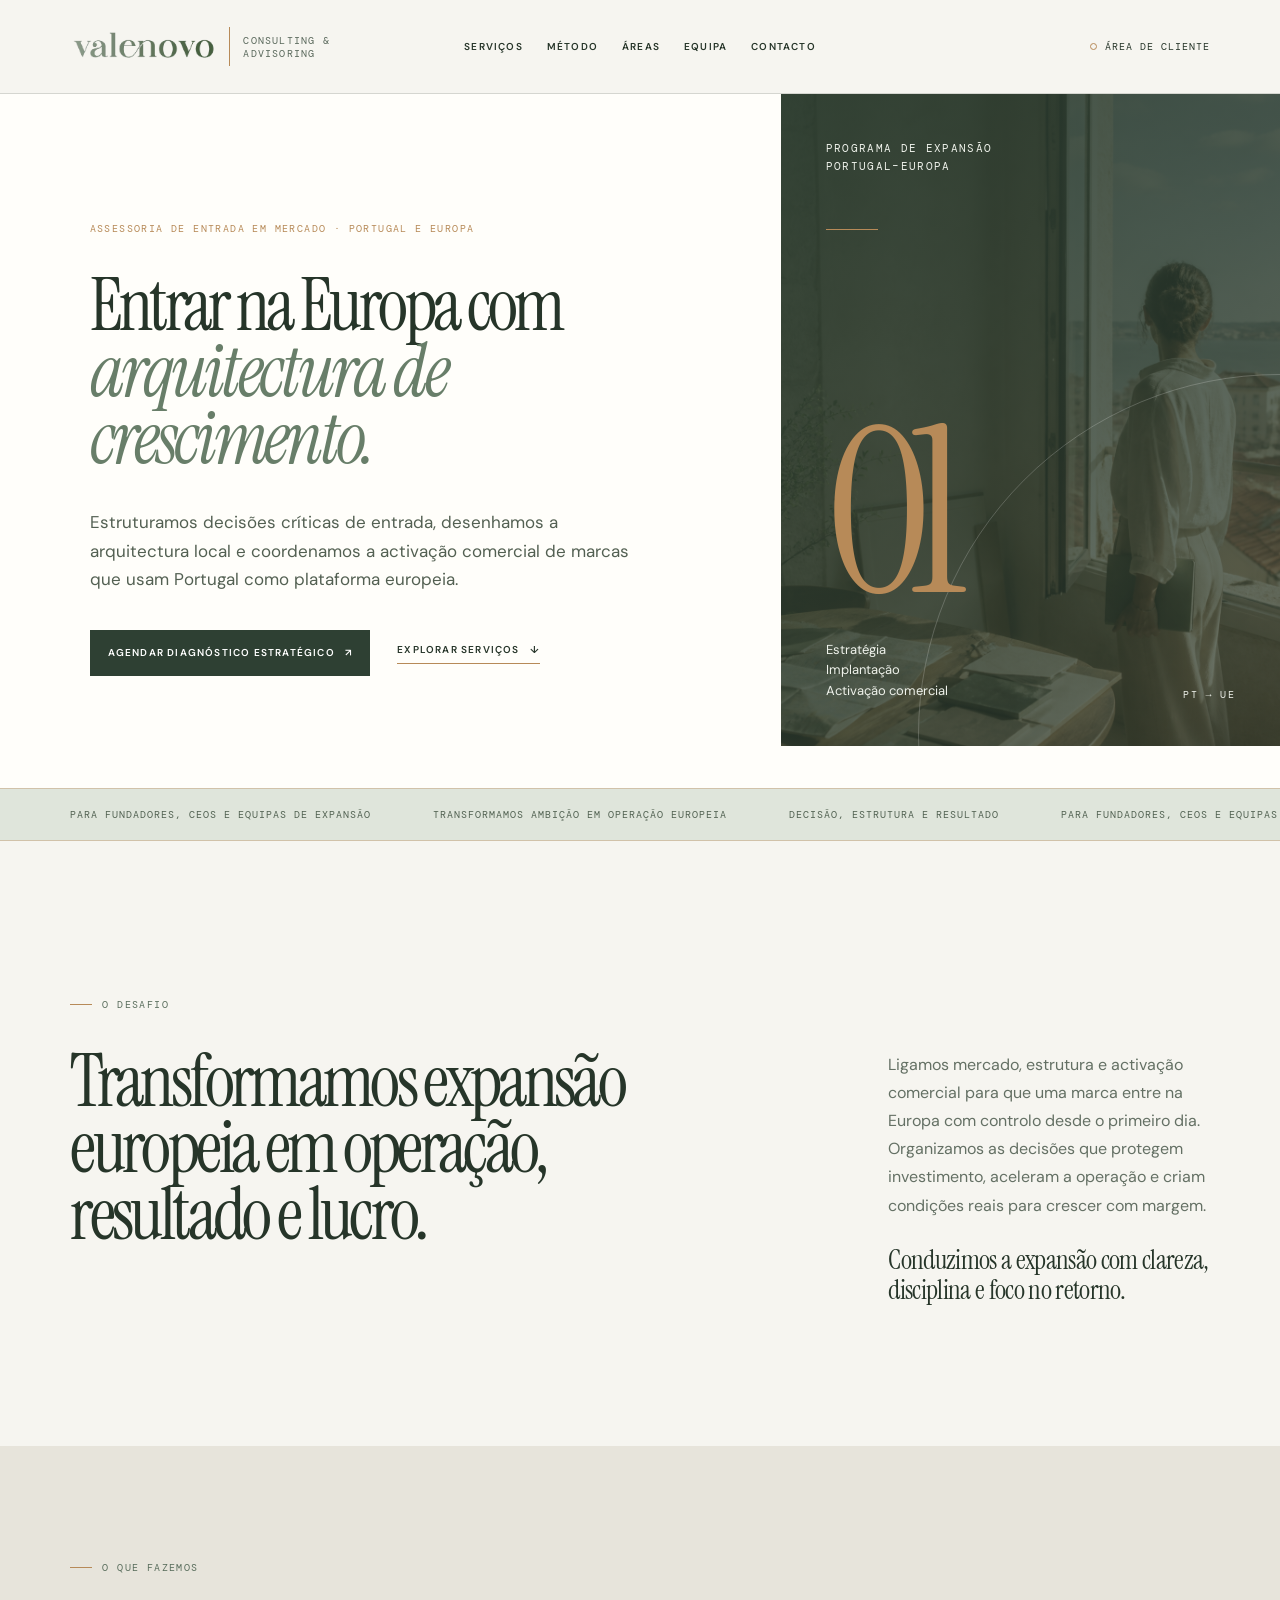
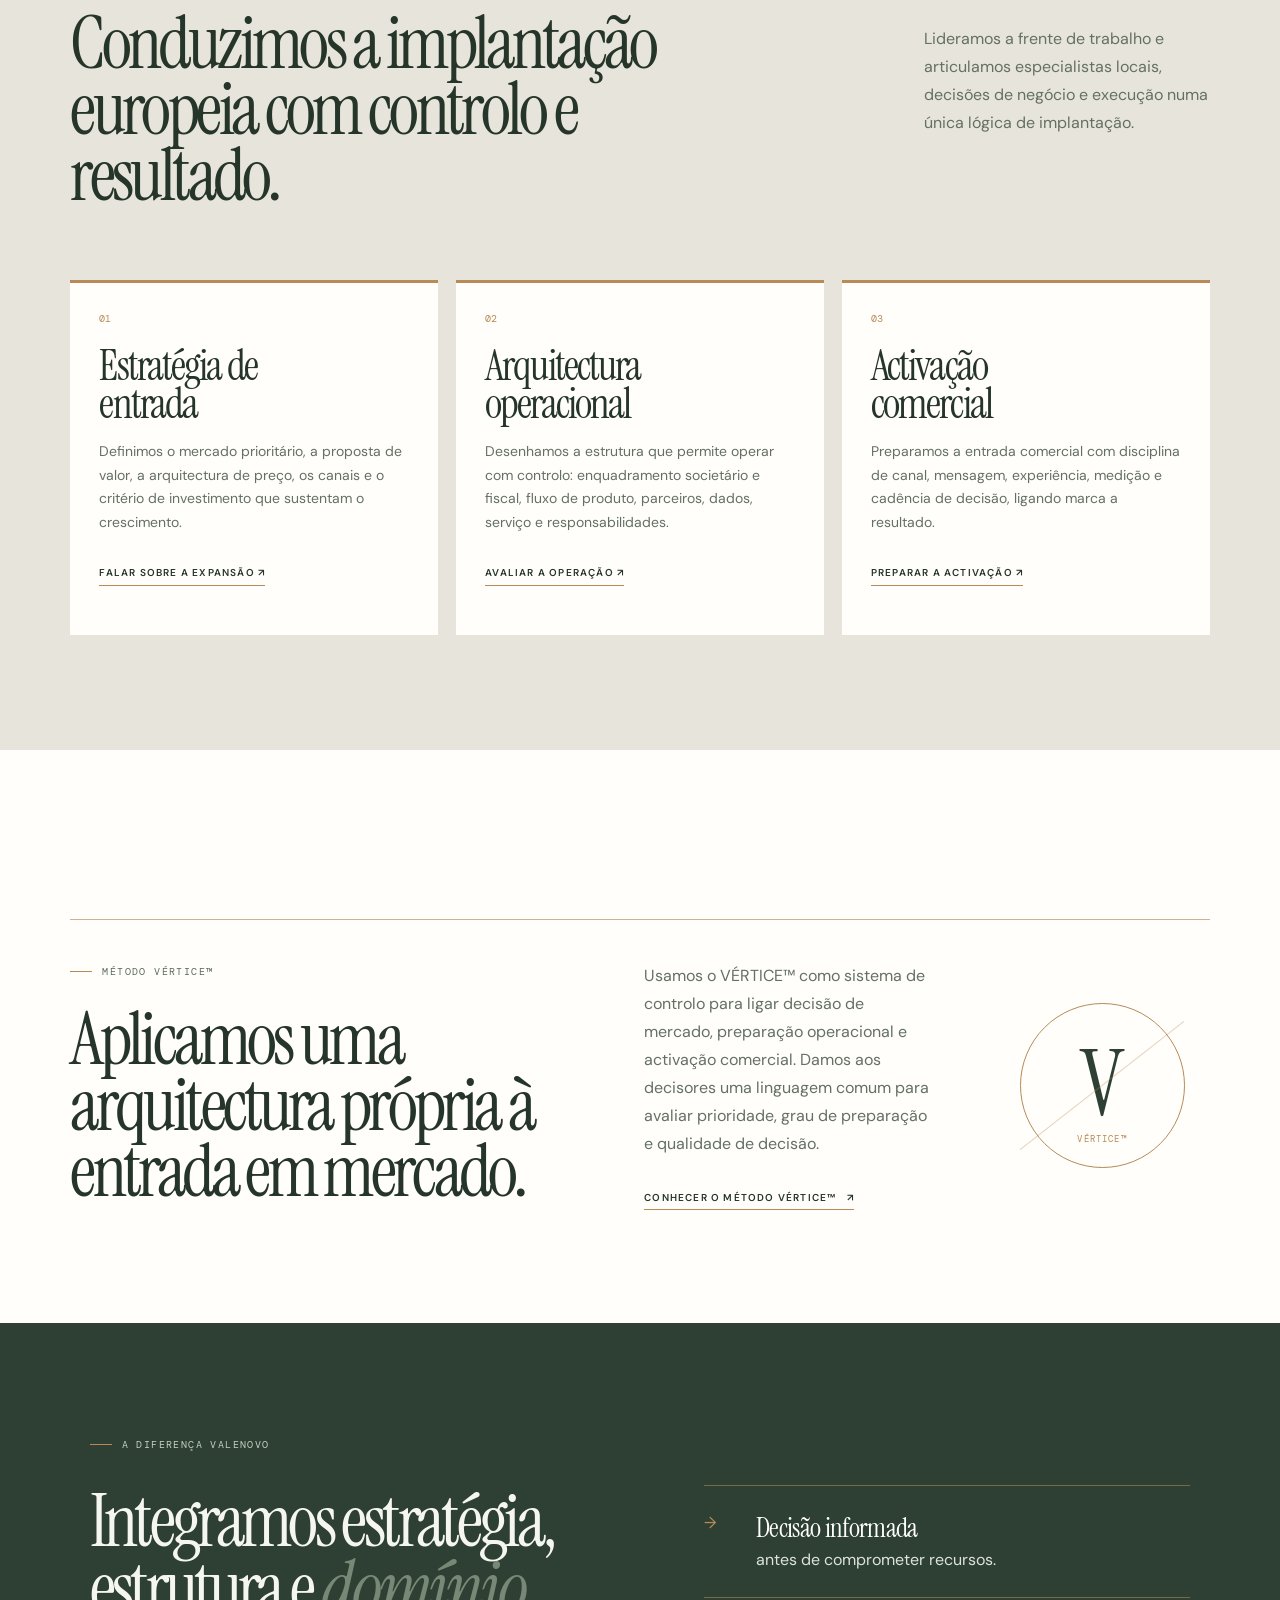
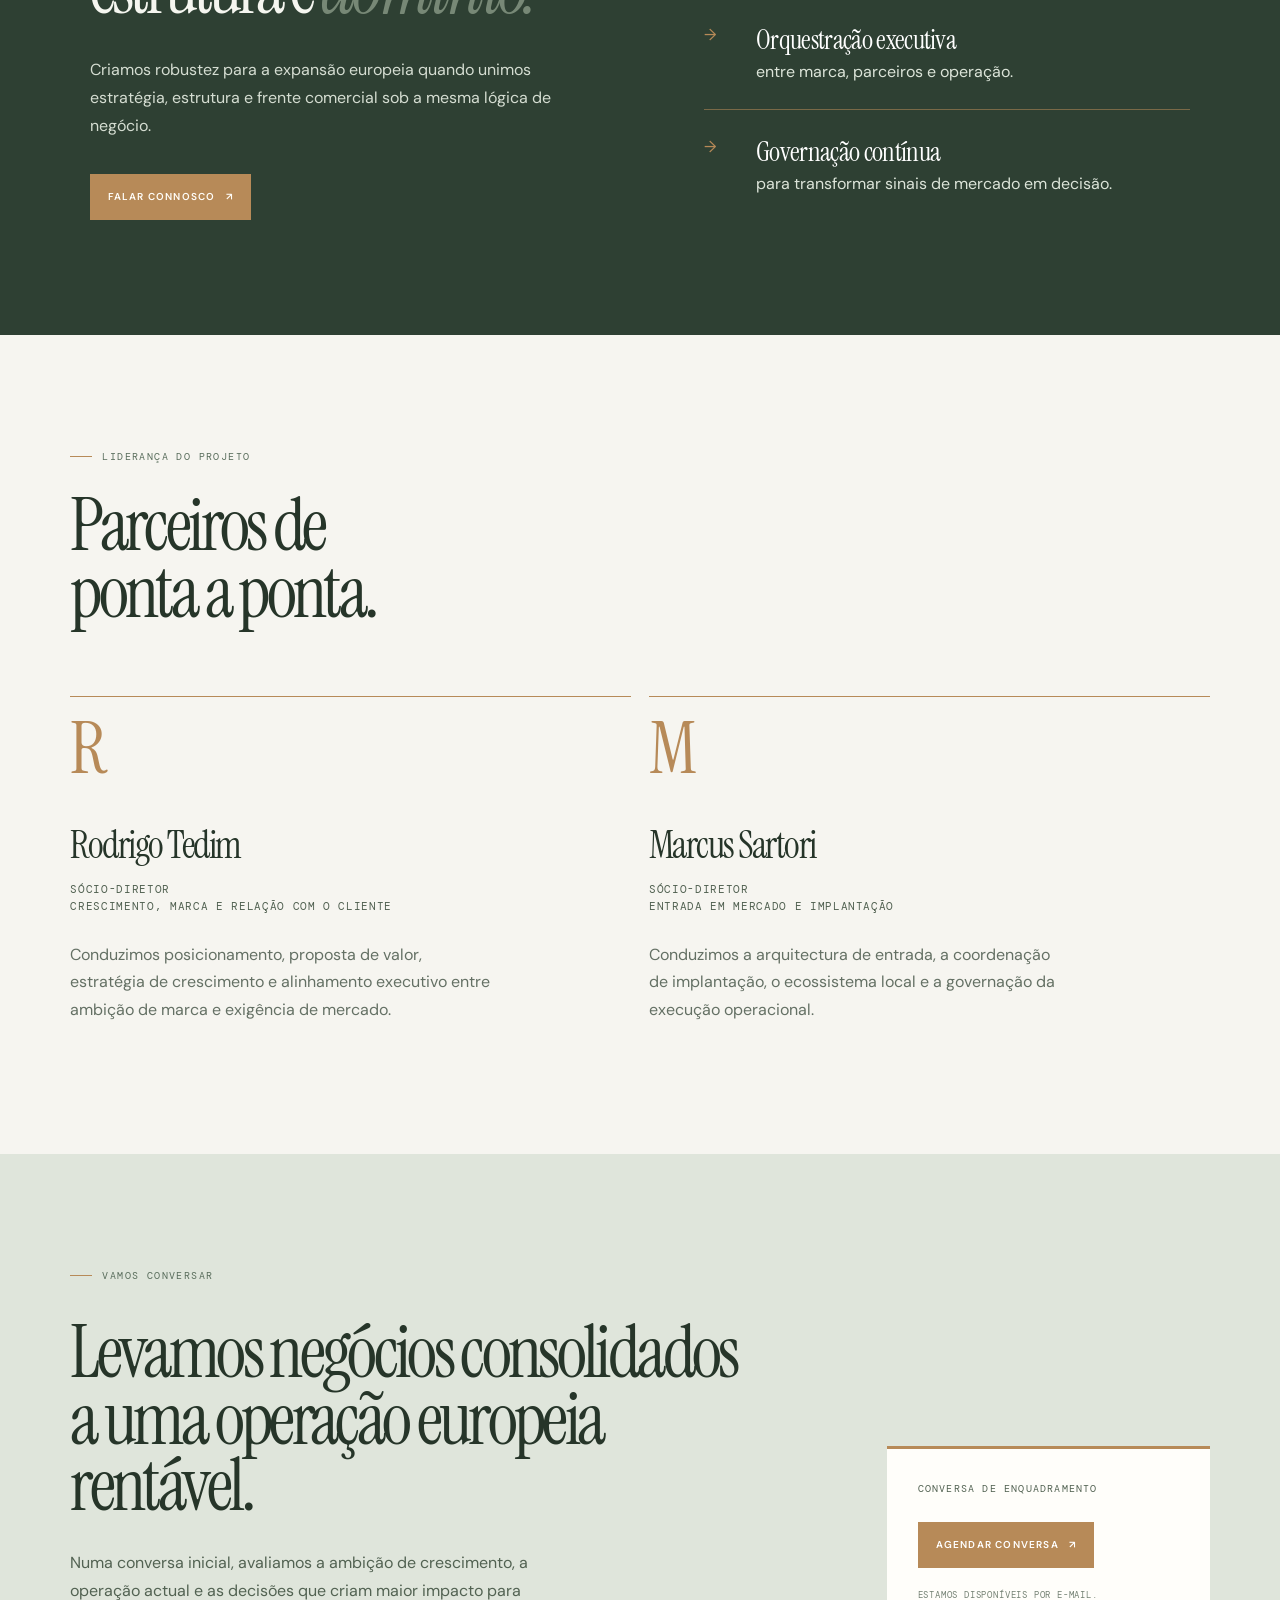
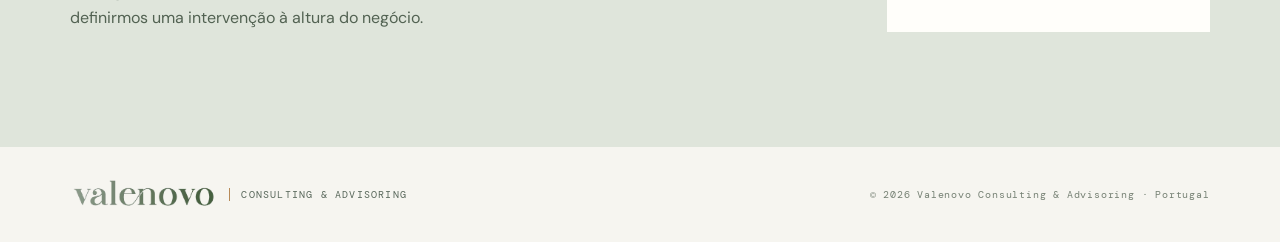
==== valenovo-site/index.html @ b2d3444f "Match mobile hero header spacing" ====
<!doctype html>
<html lang="pt-PT">
  <head>
    <meta charset="utf-8" />
    <meta name="viewport" content="width=device-width, initial-scale=1" />
    <meta name="description" content="Valenovo Consulting & Advisoring. Implantação de marcas em Portugal e na Europa." />
    <title>Valenovo Consulting & Advisoring — Portugal e Europa.</title>
    <link rel="preconnect" href="https://fonts.googleapis.com" />
    <link rel="preconnect" href="https://fonts.gstatic.com" crossorigin />
    <link href="https://fonts.googleapis.com/css2?family=DM+Mono:wght@400;500&family=DM+Sans:opsz,wght@9..40,400;9..40,500;9..40,600;9..40,700&family=Instrument+Serif:ital@0;1&display=swap" rel="stylesheet" />
    <link rel="stylesheet" href="styles.css?v=16" />
    <link rel="stylesheet" href="gold-accents.css?v=14" />
  </head>
  <body>
    <header class="site-header">
      <a class="brand" href="#top" aria-label="Valenovo Consulting & Advisoring"><img src="assets/valenovo-logo-transparent.png" alt="Valenovo" /><span>Consulting &amp;<br>Advisoring</span></a>
      <nav aria-label="Navegação principal"><a href="#servicos">Serviços</a><a href="vertice.html">Método</a><a href="areas-atuacao.html">Áreas</a><a href="#equipa">Equipa</a><a href="#contacto">Contacto</a></nav>
      <a class="client-access" href="cliente.html"><span class="access-dot"></span>Área de cliente</a>
      <details class="mobile-menu">
        <summary aria-label="Abrir menu"><span></span></summary>
        <nav aria-label="Navegação móvel"><a href="#servicos">Serviços</a><a href="vertice.html">Método</a><a href="areas-atuacao.html">Áreas</a><a href="#equipa">Equipa</a><a href="#contacto">Contacto</a><a class="mobile-menu-client" href="cliente.html">Área de cliente</a></nav>
      </details>
    </header>

    <main id="top">
      <section class="hero">
        <div class="hero-grid">
          <div class="hero-copy">
            <p class="eyebrow">Assessoria de entrada em mercado · Portugal e Europa</p>
            <h1>Entrar na Europa com <em>arquitectura de crescimento.</em></h1>
            <p class="lead">Estruturamos decisões críticas de entrada, desenhamos a arquitectura local e coordenamos a activação comercial de marcas que usam Portugal como plataforma europeia.</p>
            <div class="hero-actions"><a class="button" href="#contacto">Agendar diagnóstico estratégico <span>↗︎</span></a><a class="quiet-link" href="#servicos">Explorar serviços <span>↓︎</span></a></div>
          </div>
          <div class="hero-panel">
            <video class="hero-video" autoplay muted loop playsinline poster="valenovo-lisbon-hero.png">
              <source src="assets/valenovo-lisbon-loop.mp4" type="video/mp4" />
            </video>
            <div class="hero-video-overlay" aria-hidden="true"></div>
            <p class="panel-label">Programa de expansão<br>Portugal–Europa</p>
            <div class="panel-rule"></div>
            <div class="panel-number">01</div>
            <div class="panel-bottom"><p>Estratégia<br>Implantação<br>Activação comercial</p><span>PT → UE</span></div>
          </div>
        </div>
        <div class="hero-strip" aria-label="Para fundadores, CEOs e equipas de expansão"><div class="hero-strip-track"><span>Para fundadores, CEOs e equipas de expansão</span><span>Transformamos ambição em operação europeia</span><span>Decisão, estrutura e resultado</span><span aria-hidden="true">Para fundadores, CEOs e equipas de expansão</span><span aria-hidden="true">Transformamos ambição em operação europeia</span><span aria-hidden="true">Decisão, estrutura e resultado</span></div></div>
      </section>

      <section class="intro section">
        <p class="eyebrow">O desafio</p>
        <div class="intro-grid"><h2>Transformamos expansão europeia em operação, resultado e lucro.</h2><div><p>Ligamos mercado, estrutura e activação comercial para que uma marca entre na Europa com controlo desde o primeiro dia. Organizamos as decisões que protegem investimento, aceleram a operação e criam condições reais para crescer com margem.</p><p class="emphasis">Conduzimos a expansão com clareza, disciplina e foco no retorno.</p></div></div>
      </section>

      <section class="services section section-alt" id="servicos">
        <div class="section-heading"><div><p class="eyebrow">O que fazemos</p><h2>Conduzimos a implantação europeia com controlo e resultado.</h2></div><p>Lideramos a frente de trabalho e articulamos especialistas locais, decisões de negócio e execução numa única lógica de implantação.</p></div>
        <div class="service-grid">
          <article><span class="index">01</span><h3>Estratégia de<br>entrada</h3><p>Definimos o mercado prioritário, a proposta de valor, a arquitectura de preço, os canais e o critério de investimento que sustentam o crescimento.</p><a href="#contacto">Falar sobre a expansão <span>↗︎</span></a></article>
          <article><span class="index">02</span><h3>Arquitectura<br>operacional</h3><p>Desenhamos a estrutura que permite operar com controlo: enquadramento societário e fiscal, fluxo de produto, parceiros, dados, serviço e responsabilidades.</p><a href="#contacto">Avaliar a operação <span>↗︎</span></a></article>
          <article><span class="index">03</span><h3>Activação<br>comercial</h3><p>Preparamos a entrada comercial com disciplina de canal, mensagem, experiência, medição e cadência de decisão, ligando marca a resultado.</p><a href="#contacto">Preparar a activação <span>↗︎</span></a></article>
        </div>
      </section>

      <section class="programme section" id="processo">
        <div class="method-teaser"><div><p class="eyebrow">Método VÉRTICE™</p><h2>Aplicamos uma arquitectura própria à entrada em mercado.</h2></div><div><p>Usamos o VÉRTICE™ como sistema de controlo para ligar decisão de mercado, preparação operacional e activação comercial. Damos aos decisores uma linguagem comum para avaliar prioridade, grau de preparação e qualidade de decisão.</p><a class="quiet-link" href="vertice.html">Conhecer o Método VÉRTICE™ <span>↗︎</span></a></div><div class="method-mark" aria-hidden="true"><span>V</span><small>VÉRTICE™</small><i></i></div></div>
      </section>

      <section class="why">
        <div class="why-card"><p class="eyebrow">A diferença Valenovo</p><h2>Integramos estratégia,<br>estrutura e <em>domínio.</em></h2><p>Criamos robustez para a expansão europeia quando unimos estratégia, estrutura e frente comercial sob a mesma lógica de negócio.</p><a class="button button-white" href="#contacto">Falar connosco <span>↗︎</span></a></div>
        <div class="why-list"><article><span>→</span><p><b>Decisão informada</b> antes de comprometer recursos.</p></article><article><span>→</span><p><b>Orquestração executiva</b> entre marca, parceiros e operação.</p></article><article><span>→</span><p><b>Governação contínua</b> para transformar sinais de mercado em decisão.</p></article></div>
      </section>

      <section class="team section" id="equipa">
        <div class="team-head"><p class="eyebrow">Liderança do projeto</p><h2>Parceiros de<br>ponta a ponta.</h2></div>
        <div class="team-grid"><article><p class="initial">R</p><h3>Rodrigo Tedim</h3><p class="role">Sócio-diretor<br>Crescimento, marca e relação com o cliente</p><p>Conduzimos posicionamento, proposta de valor, estratégia de crescimento e alinhamento executivo entre ambição de marca e exigência de mercado.</p></article><article><p class="initial">M</p><h3>Marcus Sartori</h3><p class="role">Sócio-diretor<br>Entrada em mercado e implantação</p><p>Conduzimos a arquitectura de entrada, a coordenação de implantação, o ecossistema local e a governação da execução operacional.</p></article></div>
      </section>

      <section class="contact" id="contacto">
        <p class="eyebrow">Vamos conversar</p><div class="contact-grid"><div><h2>Levamos negócios consolidados a uma operação europeia rentável.</h2><p>Numa conversa inicial, avaliamos a ambição de crescimento, a operação actual e as decisões que criam maior impacto para definirmos uma intervenção à altura do negócio.</p></div><div class="contact-action"><p>Conversa de enquadramento</p><a class="button" href="mailto:hello@valenovo.pt?subject=Conversa%20de%20enquadramento%20Valenovo">Agendar conversa <span>↗︎</span></a><small>Estamos disponíveis por e-mail.</small></div></div>
      </section>
    </main>
    <footer><div><img src="assets/valenovo-logo-transparent.png" alt="Valenovo" /><span>Consulting &amp; Advisoring</span></div><span>© 2026 Valenovo Consulting &amp; Advisoring · Portugal</span></footer>
  </body>
</html>
---- valenovo-site/styles.css ----
:root {
  --ink: #263529;
  --forest: #2e4033;
  --sage: #9aa895;
  --sage-pale: #dfe5db;
  --paper: #f6f5f0;
  --white: #fffefa;
  --sand: #e7e4db;
  --muted: #647064;
  --line: rgba(38, 53, 41, 0.16);
  --serif: "Instrument Serif", Georgia, serif;
  --sans: "DM Sans", Arial, sans-serif;
  --mono: "DM Mono", monospace;
}

* {
  box-sizing: border-box;
}
html {
  scroll-behavior: smooth;
  scroll-padding-top: 94px;
}
body {
  margin: 0;
  padding-top: 94px;
  background: var(--paper);
  color: var(--ink);
  font-family: var(--sans);
  line-height: 1.6;
}
.site-header {
  height: 94px;
  display: grid;
  grid-template-columns: 1fr auto 1fr;
  gap: 34px;
  align-items: center;
  padding: 0 clamp(25px, 5.5vw, 88px);
  border-bottom: 1px solid var(--line);
  position: fixed;
  top: 0;
  right: 0;
  left: 0;
  z-index: 20;
  background: var(--paper);
}
.brand {
  display: flex;
  align-items: center;
  gap: 11px;
  text-decoration: none;
}
.brand img,
footer img {
  width: 148px;
  height: auto;
  display: block;
}
.brand span,
footer div span {
  padding-left: 11px;
  border-left: 1px solid var(--line);
  font: 10px var(--mono);
  letter-spacing: 0.12em;
  text-transform: uppercase;
  color: #59685b;
}
.site-header nav {
  display: flex;
  gap: 24px;
}
.site-header nav a {
  font-size: 10px;
  font-weight: 600;
  letter-spacing: 0.12em;
  text-transform: uppercase;
  color: var(--ink);
  text-decoration: none;
}
.mobile-menu {
  display: none;
}
.button {
  display: inline-block;
  background: var(--forest);
  padding: 15px 18px;
  color: #fff;
  font-size: 10px;
  font-weight: 600;
  letter-spacing: 0.12em;
  text-decoration: none;
  text-transform: uppercase;
}
.button span,
.quiet-link span {
  margin-left: 7px;
  font-variant-emoji: text;
}
.button-header {
  justify-self: end;
  padding: 11px 14px;
}
.hero {
  background: var(--white);
}
.hero-grid {
  min-height: 650px;
  display: grid;
  grid-template-columns: 1.22fr 0.78fr;
}
.hero-copy {
  padding: clamp(80px, 10vw, 145px) clamp(25px, 7vw, 110px) 70px;
}
.eyebrow {
  color: #607062;
  font: 10px var(--mono);
  letter-spacing: 0.14em;
  text-transform: uppercase;
  margin: 0;
}
.hero h1,
.intro h2,
.section-heading h2,
.programme h2,
.why h2,
.team h2,
.contact h2 {
  font: clamp(50px, 5.7vw, 90px) / 0.91 var(--serif);
  letter-spacing: -0.05em;
  margin: 38px 0 0;
}
.hero h1 em,
.why h2 em {
  font-style: italic;
  color: #778876;
}
.lead {
  max-width: 550px;
  font-size: 17px;
  line-height: 1.68;
  color: #536052;
  margin: 36px 0;
}
.hero-actions {
  display: flex;
  align-items: center;
  flex-wrap: wrap;
  gap: 27px;
}
.quiet-link {
  color: var(--ink);
  font-size: 10px;
  font-weight: 600;
  letter-spacing: 0.12em;
  text-transform: uppercase;
  text-decoration: none;
  border-bottom: 1px solid var(--ink);
  padding-bottom: 5px;
}
.hero-panel {
  background: var(--forest);
  color: #eff2eb;
  position: relative;
  padding: 45px;
  display: flex;
  flex-direction: column;
  overflow: hidden;
}
.hero-panel:before {
  content: "";
  position: absolute;
  width: 720px;
  height: 720px;
  border: 1px solid rgba(255, 255, 255, 0.2);
  border-radius: 50%;
  right: -360px;
  bottom: -350px;
}
.panel-label {
  font: 11px/1.65 var(--mono);
  letter-spacing: 0.12em;
  text-transform: uppercase;
  margin: 0;
  position: relative;
}
.panel-rule {
  width: 52px;
  border-top: 1px solid #b5c3af;
  margin-top: 54px;
}
.panel-number {
  margin: auto 0 0;
  font: clamp(145px, 18vw, 280px) / 0.7 var(--serif);
  color: #94a48e;
  letter-spacing: -0.09em;
  position: relative;
}
.panel-bottom {
  display: flex;
  align-items: end;
  justify-content: space-between;
  position: relative;
  margin-top: 46px;
}
.panel-bottom p {
  margin: 0;
  font-size: 13px;
  line-height: 1.55;
}
.panel-bottom span {
  font: 10px var(--mono);
  letter-spacing: 0.14em;
}
.hero-strip {
  display: flex;
  justify-content: space-between;
  padding: 19px clamp(25px, 5.5vw, 88px);
  background: var(--sage-pale);
  font: 10px var(--mono);
  letter-spacing: 0.1em;
  text-transform: uppercase;
  color: #526252;
}
.section {
  padding: 115px clamp(25px, 5.5vw, 88px);
}
.intro {
  background: var(--paper);
}
.intro-grid {
  display: grid;
  grid-template-columns: 1.16fr 0.55fr;
  gap: 11vw;
  margin-top: 38px;
}
.intro-grid h2 {
  margin: 0;
  max-width: 780px;
}
.intro-grid p {
  margin: 2px 0 25px;
  line-height: 1.76;
  color: var(--muted);
}
.intro-grid .emphasis {
  font: 27px/1.13 var(--serif);
  letter-spacing: -0.025em;
  color: var(--ink);
}
.section-alt {
  background: var(--sand);
}
.section-heading {
  display: grid;
  grid-template-columns: 1.15fr 0.46fr;
  gap: 11vw;
}
.section-heading h2 {
  margin-top: 37px;
}
.section-heading > p {
  margin: 64px 0 0;
  color: var(--muted);
  line-height: 1.75;
}
.service-grid {
  display: grid;
  grid-template-columns: repeat(3, 1fr);
  gap: 18px;
  margin-top: 70px;
}
.service-grid article {
  min-height: 355px;
  display: flex;
  flex-direction: column;
  padding: 29px;
  background: var(--white);
  border-top: 3px solid var(--forest);
}
.index {
  font: 10px var(--mono);
  color: #6f806d;
}
.service-grid h3 {
  font: 42px/0.91 var(--serif);
  letter-spacing: -0.045em;
  margin: 22px 0 17px;
}
.service-grid p {
  font-size: 14px;
  line-height: 1.68;
  margin: 0;
  color: var(--muted);
}
.service-grid a {
  font-size: 10px;
  font-weight: 600;
  letter-spacing: 0.12em;
  text-transform: uppercase;
  text-decoration: none;
  color: var(--ink);
  margin-top: 31px;
  border-bottom: 1px solid var(--ink);
  width: max-content;
  padding-bottom: 4px;
}
.programme {
  background: var(--white);
}
.programme-head {
  display: grid;
  grid-template-columns: 1.15fr 0.55fr;
  gap: 11vw;
}
.programme-head h2 {
  margin: 37px 0 0;
  max-width: 850px;
}
.timeline {
  margin-top: 73px;
  border-top: 1px solid var(--line);
}
.timeline article {
  display: grid;
  grid-template-columns: 84px 1fr 115px;
  gap: 30px;
  padding: 31px 0;
  border-bottom: 1px solid var(--line);
}
.timeline > article > span,
.timeline small {
  font: 10px var(--mono);
  letter-spacing: 0.08em;
  color: #6f806d;
}
.timeline h3 {
  font: 37px/1 var(--serif);
  letter-spacing: -0.035em;
  margin: 0 0 10px;
}
.timeline p {
  margin: 0;
  color: var(--muted);
  max-width: 550px;
}
.timeline small {
  text-align: right;
  padding-top: 8px;
}
.why {
  display: grid;
  grid-template-columns: 1.1fr 0.9fr;
  background: var(--forest);
  color: #f5f6f0;
}
.why-card {
  padding: 115px clamp(25px, 7vw, 110px);
}
.why-card .eyebrow {
  color: #c5d0c0;
}
.why h2 {
  margin-top: 38px;
}
.why-card > p:not(.eyebrow) {
  max-width: 480px;
  margin: 34px 0;
  color: #d5ddd2;
  line-height: 1.75;
}
.button-white {
  background: #f5f6f0;
  color: var(--forest);
}
.why-list {
  padding: 115px clamp(25px, 7vw, 110px) 115px 0;
  display: flex;
  flex-direction: column;
  justify-content: end;
}
.why-list article {
  display: grid;
  grid-template-columns: 35px 1fr;
  gap: 17px;
  border-top: 1px solid rgba(255, 255, 255, 0.28);
  padding: 24px 0;
}
.why-list span {
  color: #bdcdb7;
}
.why-list p {
  margin: 0;
  color: #dce4d9;
}
.why-list b {
  display: block;
  font: 27px var(--serif);
  letter-spacing: -0.025em;
  color: white;
  margin-bottom: 2px;
}
.team {
  background: var(--paper);
}
.team-head {
  display: block;
}
.team h2 {
  margin-top: 30px;
}
.team-grid {
  display: grid;
  grid-template-columns: 1fr 1fr;
  gap: 18px;
  margin-top: 70px;
}
.team-grid article {
  border-top: 1px solid var(--ink);
  padding-top: 23px;
}
.initial {
  font: 72px/0.8 var(--serif);
  margin: 0;
  color: #82917d;
}
.team-grid h3 {
  font: 38px var(--serif);
  letter-spacing: -0.04em;
  margin: 42px 0 8px;
}
.role {
  font: 11px/1.6 var(--mono) !important;
  letter-spacing: 0.06em;
  text-transform: uppercase;
  color: #516151 !important;
}
.team-grid article > p:last-child {
  max-width: 420px;
  color: var(--muted);
  line-height: 1.72;
  margin-top: 25px;
}
.contact {
  background: var(--sage-pale);
  padding: 115px clamp(25px, 5.5vw, 88px);
}
.contact-grid {
  display: grid;
  grid-template-columns: 1.15fr 0.55fr;
  gap: 11vw;
  margin-top: 38px;
}
.contact h2 {
  max-width: 700px;
  margin: 0;
}
.contact-grid > div > p {
  max-width: 480px;
  color: #526252;
  line-height: 1.72;
  margin: 30px 0 0;
}
.contact-action {
  align-self: end;
  background: var(--white);
  padding: 31px;
}
.contact-action p {
  font: 10px var(--mono);
  letter-spacing: 0.12em;
  text-transform: uppercase;
  margin: 0 0 25px !important;
}
.contact-action small {
  display: block;
  margin-top: 21px;
  color: #748173;
  font: 9px var(--mono);
  letter-spacing: 0.09em;
  text-transform: uppercase;
}
footer {
  background: var(--paper);
  padding: 28px clamp(25px, 5.5vw, 88px);
  display: flex;
  align-items: center;
  justify-content: space-between;
  color: #768174;
  font: 10px var(--mono);
  letter-spacing: 0.08em;
}
footer div {
  display: flex;
  align-items: center;
  gap: 11px;
}
/* Touch devices always use the compact navigation. This prevents a phone from
   receiving the desktop header if Safari reports an unusual viewport width. */
@media (max-width: 820px), (hover: none) and (pointer: coarse) {
  .site-header {
    height: 76px;
    grid-template-columns: 1fr auto;
    padding: 0 23px;
  }
  .site-header nav {
    display: none;
  }
  .site-header > .client-access { display: none; }
  .mobile-menu { display: block; justify-self: end; }
  .mobile-menu summary { width: 42px; height: 42px; display: grid; place-items: center; cursor: pointer; list-style: none; }
  .mobile-menu summary::-webkit-details-marker { display: none; }
  .mobile-menu summary::marker { content: ""; }
  .mobile-menu summary span, .mobile-menu summary span::before, .mobile-menu summary span::after { display: block; width: 21px; height: 1px; background: var(--ink); content: ""; transition: transform .2s ease, opacity .2s ease; }
  .mobile-menu summary span { position: relative; }
  .mobile-menu summary span::before { position: absolute; transform: translateY(-7px); }
  .mobile-menu summary span::after { position: absolute; transform: translateY(7px); }
  .mobile-menu[open] summary span { background: transparent; }
  .mobile-menu[open] summary span::before { transform: rotate(45deg); }
  .mobile-menu[open] summary span::after { transform: rotate(-45deg); }
  .site-header .mobile-menu nav { display: none; }
  .site-header .mobile-menu[open] nav { display: grid; position: fixed; z-index: 19; top: 76px; right: 0; left: 0; gap: 0; padding: 8px 23px 20px; background: var(--paper); border-bottom: 1px solid var(--line); }
  .site-header .mobile-menu nav a { display: flex; align-items: center; min-height: 47px; border-bottom: 1px solid var(--line); color: var(--ink); font: 10px var(--mono); font-weight: 500; letter-spacing: .12em; text-decoration: none; text-transform: uppercase; }
  .site-header .mobile-menu nav a:last-child { border-bottom: 0; }
  .site-header .mobile-menu nav .mobile-menu-client { margin-top: 10px; color: var(--gold); }
  .brand img {
    width: 134px;
  }
  .brand span {
    display: block;
    align-self: auto;
    white-space: nowrap;
    line-height: 1.55;
  }
  .button-header {
    font-size: 9px;
    padding: 10px 11px;
  }
  /* A masked SVG keeps every mobile CTA arrow identical in Safari. */
  .button,
  .quiet-link,
  .service-grid a,
  .login-help a {
    display: inline-flex;
    align-items: center;
    white-space: nowrap;
  }
  .button span,
  .quiet-link span,
  .service-grid a span,
  .login-help a span,
  .materials-card > a > span,
  .decision-card .card-head > span {
    display: inline-block;
    width: 12px;
    height: 12px;
    margin-left: 7px;
    flex: 0 0 12px;
    vertical-align: middle;
    color: currentColor;
    font-size: 0;
    line-height: 1;
    background-color: currentColor;
    -webkit-mask: url("data:image/svg+xml,%3Csvg xmlns='http://www.w3.org/2000/svg' viewBox='0 0 16 16'%3E%3Cpath d='M2 14 14 2M7 2h7v7' fill='none' stroke='%23000' stroke-width='1.5' stroke-linecap='square' stroke-linejoin='miter'/%3E%3C/svg%3E") center/contain no-repeat;
    mask: url("data:image/svg+xml,%3Csvg xmlns='http://www.w3.org/2000/svg' viewBox='0 0 16 16'%3E%3Cpath d='M2 14 14 2M7 2h7v7' fill='none' stroke='%23000' stroke-width='1.5' stroke-linecap='square' stroke-linejoin='miter'/%3E%3C/svg%3E") center/contain no-repeat;
  }
  .hero-grid {
    grid-template-columns: 1fr;
  }
  .hero-copy {
    /* Keep the first editorial line 66px below the compact header, as in the approved mobile composition. */
    padding: 66px 23px 72px;
  }
  .hero h1 {
    font-size: 64px;
  }
  .hero-panel {
    min-height: 390px;
    padding: 30px;
  }
  .hero-strip {
    padding: 17px 23px;
    gap: 16px;
    overflow: auto;
    white-space: nowrap;
  }
  .section,
  .contact {
    padding: 81px 23px;
  }
  html {
    scroll-padding-top: 76px;
  }
  body {
    padding-top: 76px;
  }
  .intro-grid,
  .section-heading,
  .programme-head,
  .contact-grid,
  .team-head {
    grid-template-columns: 1fr;
    gap: 28px;
  }
  .section-heading > p {
    margin: 0;
  }
  .service-grid {
    grid-template-columns: 1fr;
    margin-top: 48px;
  }
  .service-grid article {
    min-height: 300px;
  }
  .timeline {
    margin-top: 52px;
  }
  .timeline article {
    grid-template-columns: 35px 1fr;
    gap: 12px;
  }
  .timeline small {
    grid-column: 2;
    text-align: left;
    padding: 0;
  }
  .why {
    grid-template-columns: 1fr;
  }
  .why-card {
    padding: 80px 23px;
  }
  .why-list {
    padding: 0 23px 80px;
  }
  .team-grid {
    margin-top: 48px;
  }
  .team h2 {
    margin-top: 20px;
  }
  .contact-action {
    margin-top: 8px;
  }
  footer {
    padding: 24px 23px;
    align-items: flex-start;
    gap: 18px;
    flex-direction: column;
  }
}

/* Compact phones (375–430px): scale the layout by available space, never by model. */
@media (max-width: 430px) {
  .site-header { height: 72px; padding: 0 17px; }
  html { scroll-padding-top: 72px; }
  body { padding-top: 72px; }
  .brand { gap: 8px; }
  .brand img { width: 112px; }
  .brand span { padding-left: 8px; font-size: 8px; letter-spacing: .09em; }
  .client-access { font-size: 8px; letter-spacing: .07em; }
  .site-header .mobile-menu[open] nav { top: 72px; padding: 8px 17px 17px; }
  .client-access .access-dot { width: 6px; height: 6px; }
  .hero-copy { padding: 66px 18px 58px; }
  .hero h1, .intro h2, .section-heading h2, .programme h2, .why h2, .team h2, .contact h2 { font-size: clamp(46px, 13.2vw, 57px); }
  .lead { margin: 29px 0; font-size: 15px; line-height: 1.65; }
  .hero-actions { display: grid; justify-items: start; gap: 17px; }
  .hero-panel { min-height: 340px; padding: 25px; }
  .panel-rule { margin-top: 37px; }
  .panel-bottom { margin-top: 31px; }
  .hero-strip { padding: 16px 18px; }
  .section, .contact { padding: 68px 18px; }
  .service-grid { gap: 14px; margin-top: 40px; }
  .service-grid article { min-height: 310px; padding: 24px; }
  .service-grid h3 { font-size: 38px; }
  .why-card { padding: 68px 18px; }
  .why-list { padding: 0 18px 68px; }
  .team-grid { gap: 28px; margin-top: 40px; }
  .team-grid h3 { margin-top: 31px; font-size: 35px; }
  .contact-action { padding: 25px; }
  footer { padding: 23px 18px; }
  footer img { width: 112px; }
}
---- valenovo-site/gold-accents.css ----
/* Valenovo gold: an accent for direction and finish, never the dominant colour. */
:root { --gold: #b78a58; --soft-gold: #eee5d9; }

.brand span,
footer div span { border-color: var(--gold); }

.site-header nav a { position: relative; }
.site-header nav a::after { content: ""; position: absolute; right: 0; bottom: -8px; left: 0; border-top: 1px solid var(--gold); transform: scaleX(0); transform-origin: right; transition: transform .18s ease; }
.site-header nav a:hover::after,
.site-header nav a:focus-visible::after { transform: scaleX(1); transform-origin: left; }

.button-header { box-shadow: inset 0 0 0 1px var(--gold); }
.eyebrow { color: #596d5c; }
.eyebrow::before { content: ""; display: inline-block; width: 22px; margin: 0 10px 3px 0; border-top: 1px solid var(--gold); }
.hero .eyebrow::before { display: none; }
.hero .eyebrow { color: var(--gold); }
.hero h1 em { color: #687e69; }
.quiet-link { border-color: var(--gold); }

.panel-rule { border-color: var(--gold); }
.panel-number { color: var(--gold); }
.hero-strip { border-top: 1px solid rgba(183,138,88,.38); border-bottom: 1px solid rgba(183,138,88,.38); }

.service-grid article { border-top-color: var(--gold); }
.index,
.timeline > article > span { color: var(--gold); }
.service-grid a { border-color: var(--gold); }
.timeline { border-top-color: rgba(183,138,88,.65); }
.timeline article { border-bottom-color: rgba(183,138,88,.36); }
.timeline h3::before { content: ""; display: inline-block; width: 16px; margin: 0 10px 9px 0; border-top: 1px solid var(--gold); }

.why-list article { border-color: rgba(183,138,88,.55); }
.why-list span { color: var(--gold); }
.button-white { background: var(--gold); color: #fffdf8; }

.team-grid article { border-top-color: var(--gold); }
.initial { color: var(--gold); }
.contact-action { border-top: 3px solid var(--gold); }
.contact-action .button { background: var(--gold); }

/* Lisbon hero video: the image carries atmosphere; the Valenovo overlay protects legibility. */
.hero-panel { isolation: isolate; }
.hero-video { position: absolute; inset: 0; z-index: -2; width: 100%; height: 100%; object-fit: cover; filter: saturate(.82) contrast(.96) brightness(.84); }
.hero-video-overlay { position: absolute; inset: 0; z-index: -1; background: linear-gradient(135deg, rgba(46,64,51,.91) 0%, rgba(46,64,51,.76) 48%, rgba(46,64,51,.58) 100%); }

/* VÉRTICE™: a proprietary decision architecture, expressed as a system rather than a delivery timetable. */
.programme-head > p:last-child { align-self: end; margin: 0; color: var(--muted); line-height: 1.75; }
.method-graphic { position: relative; display: grid; grid-template-columns: repeat(2, minmax(0, 1fr)); gap: 18px; min-height: 640px; margin-top: 78px; padding: 32px; isolation: isolate; background: linear-gradient(135deg, #f1f2ec, #e4e8df); overflow: hidden; }
.method-orbit { position: absolute; border: 1px solid rgba(183,138,88,.52); border-radius: 50%; pointer-events: none; }
.orbit-one { width: 550px; height: 550px; top: 46px; left: 50%; transform: translateX(-50%); }
.orbit-two { width: 360px; height: 360px; top: 141px; left: 50%; transform: translateX(-50%); border-color: rgba(46,64,51,.19); }
.method-core { position: absolute; z-index: 1; top: 50%; left: 50%; width: 182px; height: 182px; transform: translate(-50%,-50%); border-radius: 50%; display: flex; flex-direction: column; align-items: center; justify-content: center; text-align: center; background: var(--forest); color: #fffefa; box-shadow: 0 0 0 11px rgba(246,245,240,.76); }
.method-core span { font: 78px/.72 var(--serif); color: var(--gold); }.method-core small { margin-top: 13px; font: 10px var(--mono); letter-spacing: .14em; }.method-core p { margin: 7px 0 0; font: 9px/1.45 var(--mono); letter-spacing: .08em; text-transform: uppercase; color: #c9d2c5; }
.method-node { z-index: 1; max-width: 280px; padding: 25px 25px 24px; background: rgba(255,254,250,.94); border-top: 2px solid var(--gold); box-shadow: 0 12px 32px rgba(38,53,41,.06); }.node-two,.node-four { justify-self: end; }.node-three,.node-four { align-self: end; }
.method-node span { font: 10px var(--mono); letter-spacing: .1em; color: var(--gold); }.method-node h3 { margin: 40px 0 9px; font: 30px/1 var(--serif); letter-spacing: -.035em; }.method-node p { margin: 0; color: var(--muted); font-size: 13px; line-height: 1.65; }.method-note { max-width: 780px; margin: 27px 0 0; color: var(--muted); font-size: 13px; line-height: 1.7; }
@media(max-width:820px) { .programme-head > p:last-child { margin: 0; }.method-graphic { min-height: auto; grid-template-columns: 1fr; padding: 18px; margin-top: 48px; gap: 14px; }.method-orbit { display: none; }.method-core { position: relative; top: auto; left: auto; transform: none; justify-self: center; width: 158px; height: 158px; margin: 16px 0; }.method-node,.node-two,.node-three,.node-four { max-width: none; justify-self: stretch; align-self: auto; }.method-node h3 { margin-top: 25px; } }

/* Home teaser and dedicated VÉRTICE™ page */
.method-teaser { display: grid; grid-template-columns: 1.05fr .62fr 190px; gap: 7vw; align-items: center; margin-top: 54px; padding: 42px 0 0; border-top: 1px solid rgba(183,138,88,.65); }.method-teaser h2 { max-width: 650px; margin: 29px 0 0; }.method-teaser > div:nth-child(2) p { margin: 0 0 25px; color: var(--muted); line-height: 1.75; }.method-mark { position: relative; display: grid; width: 165px; height: 165px; align-items: center; justify-items: center; border: 1px solid var(--gold); border-radius: 50%; }.method-mark span { font: 92px/.7 var(--serif); color: var(--forest); }.method-mark small { position: absolute; bottom: 22px; font: 9px var(--mono); letter-spacing: .13em; color: var(--gold); }.method-mark i { position: absolute; width: 208px; border-top: 1px solid rgba(183,138,88,.38); transform: rotate(-38deg); }
.vertice-hero { position:relative; isolation:isolate; overflow:hidden; min-height:680px; display:grid; grid-template-columns:1fr .62fr; gap:8vw; padding:clamp(90px,12vw,165px) clamp(25px,7vw,110px) 85px; background:var(--forest); color:#fffefa; }.vertice-video { position:absolute; z-index:-2; inset:0; width:100%; height:100%; object-fit:cover; filter:saturate(.62) contrast(.94) brightness(.52); }.vertice-video-overlay { position:absolute; z-index:-1; inset:0; background:linear-gradient(100deg,rgba(16,34,25,.96) 0%,rgba(20,43,31,.89) 44%,rgba(18,37,28,.76) 100%); }.vertice-hero-content { position:relative; }.vertice-hero .eyebrow { color:var(--gold); }.vertice-hero h1 { margin:38px 0 0; font:clamp(50px,5.7vw,90px)/.91 var(--serif); letter-spacing:-.05em; text-align:left; }.vertice-hero h1 em { display:inline-block; margin-top:.13em; color:var(--gold); }.vertice-hero-content > p:last-child { max-width:470px; margin:42px 0 0; color:#d4ddd1; font-size:17px; line-height:1.7; }.vertice-hero-note { position:relative; align-self:end; padding:27px 0; border-top:1px solid rgba(183,138,88,.7); border-bottom:1px solid rgba(183,138,88,.35); }.vertice-hero-note span { font:10px var(--mono); letter-spacing:.12em; color:var(--gold); }.vertice-hero-note p { margin:26px 0 0; color:#e0e6dc; line-height:1.7; }.vertice-intro { display:grid; grid-template-columns:.52fr 1.2fr; gap:11vw; background:var(--paper); }.vertice-intro h2 { max-width:810px; margin:0; font:clamp(50px,5.7vw,90px)/.91 var(--serif); letter-spacing:-.05em; text-align:left; }.vertice-intro div > p { max-width:630px; margin:34px 0 0; color:var(--muted); line-height:1.8; }.vertice-system { background:var(--white); }.vertice-principles { background:var(--sand); }.principles-grid { display:grid; grid-template-columns:repeat(3,1fr); gap:18px; margin-top:68px; }.principles-grid article { min-height:260px; padding:27px; background:var(--white); border-top:2px solid var(--gold); }.principles-grid span { font:10px var(--mono); letter-spacing:.1em; color:var(--gold); }.principles-grid h3 { margin:48px 0 13px; font:31px/1 var(--serif); letter-spacing:-.035em; }.principles-grid p { margin:0; color:var(--muted); font-size:13px; line-height:1.7; }
.vertice-system .programme-head h2 { font:clamp(50px,5.7vw,90px)/.91 var(--serif); letter-spacing:-.05em; text-align:left; }
@media(max-width:820px) { .method-teaser,.vertice-hero,.vertice-intro { grid-template-columns:1fr; gap:30px; }.method-teaser .method-mark { position:relative; left:50%; justify-self:start; margin:12px 0 0; transform:translateX(-50%); }.vertice-hero { min-height:auto; padding:90px 23px 76px; }.vertice-hero h1 { font-size:64px; }.vertice-intro { padding:81px 23px; }.principles-grid { grid-template-columns:1fr; margin-top:48px; }.principles-grid article { min-height:auto; }.principles-grid h3 { margin-top:30px; } }

.client-access{justify-self:end;display:flex;align-items:center;gap:8px;color:var(--ink);font:10px var(--mono);letter-spacing:.1em;text-decoration:none;text-transform:uppercase}.access-dot{width:7px;height:7px;border:1px solid var(--gold);border-radius:50%}@media(max-width:820px){.client-access{font-size:9px}}

/* Dedicated VÉRTICE page: headings follow the standard left-aligned section rhythm. */
.vertice-intro,
.vertice-system .programme-head {
  grid-template-columns: 1fr;
  gap: 0;
}
.vertice-intro h2,
.vertice-system .programme-head h2 {
  margin-top: 37px;
}
.vertice-intro div > p,
.vertice-system .programme-head > p:last-child {
  grid-column: auto;
  align-self: start;
  max-width: 630px;
  margin-top: 34px;
}

/* Keep the original serif treatment of the hero method name. */
.vertice-hero h1 {
  font-family: var(--serif);
  letter-spacing: -.05em;
}

@media (min-width: 821px) {
  .vertice-hero {
    padding-top: clamp(90px, 7vw, 110px);
  }

  .vertice-hero h1 {
    font-size: clamp(110px, 12.5vw, 180px);
  }
}

@media (max-width: 820px) {
  .vertice-hero h1 {
    font-size: 64px;
  }

  .vertice-intro h2,
  .vertice-system .programme-head h2 {
    font-size: 42px;
  }

  .vertice-system .programme-head > p:last-child {
    grid-column: auto;
    margin-top: 0;
  }

  .principles-grid h3 {
    margin-top: 16px;
  }
}

/* Home refinements */
.brand span{align-self:stretch;display:flex;align-items:center;padding-left:13px}.hero-strip{margin:42px 0;overflow:hidden;white-space:nowrap}.hero-strip-track{display:flex;width:max-content;animation:hero-message-scroll 24s linear infinite}.hero-strip-track span{flex:none;padding-right:62px}@keyframes hero-message-scroll{to{transform:translateX(-50%)}}@media(max-width:820px){.brand span{display:block;align-self:auto;white-space:nowrap;line-height:1.55}.hero-strip{margin:30px 0}.hero-strip-track{animation-duration:20s}.hero-strip-track span{padding-right:42px}}

@media (max-width:430px) {
  .method-teaser .method-mark { width:146px; height:146px; }
  .method-mark span { font-size:81px; }
  .vertice-hero { padding:72px 18px 62px; gap:25px; }
  .vertice-hero h1 { font-size:clamp(50px, 14vw, 58px); }
  .vertice-hero-content > p:last-child { margin-top:30px; font-size:15px; }
  .vertice-hero-note { padding:22px 0; }
  .vertice-intro { padding:68px 18px; }
  .vertice-intro h2, .vertice-system .programme-head h2 { font-size:clamp(43px, 12.8vw, 54px); }
  .method-graphic { margin-top:38px; padding:14px; }
  .method-node { padding:22px; }
  .principles-grid { margin-top:38px; }
}
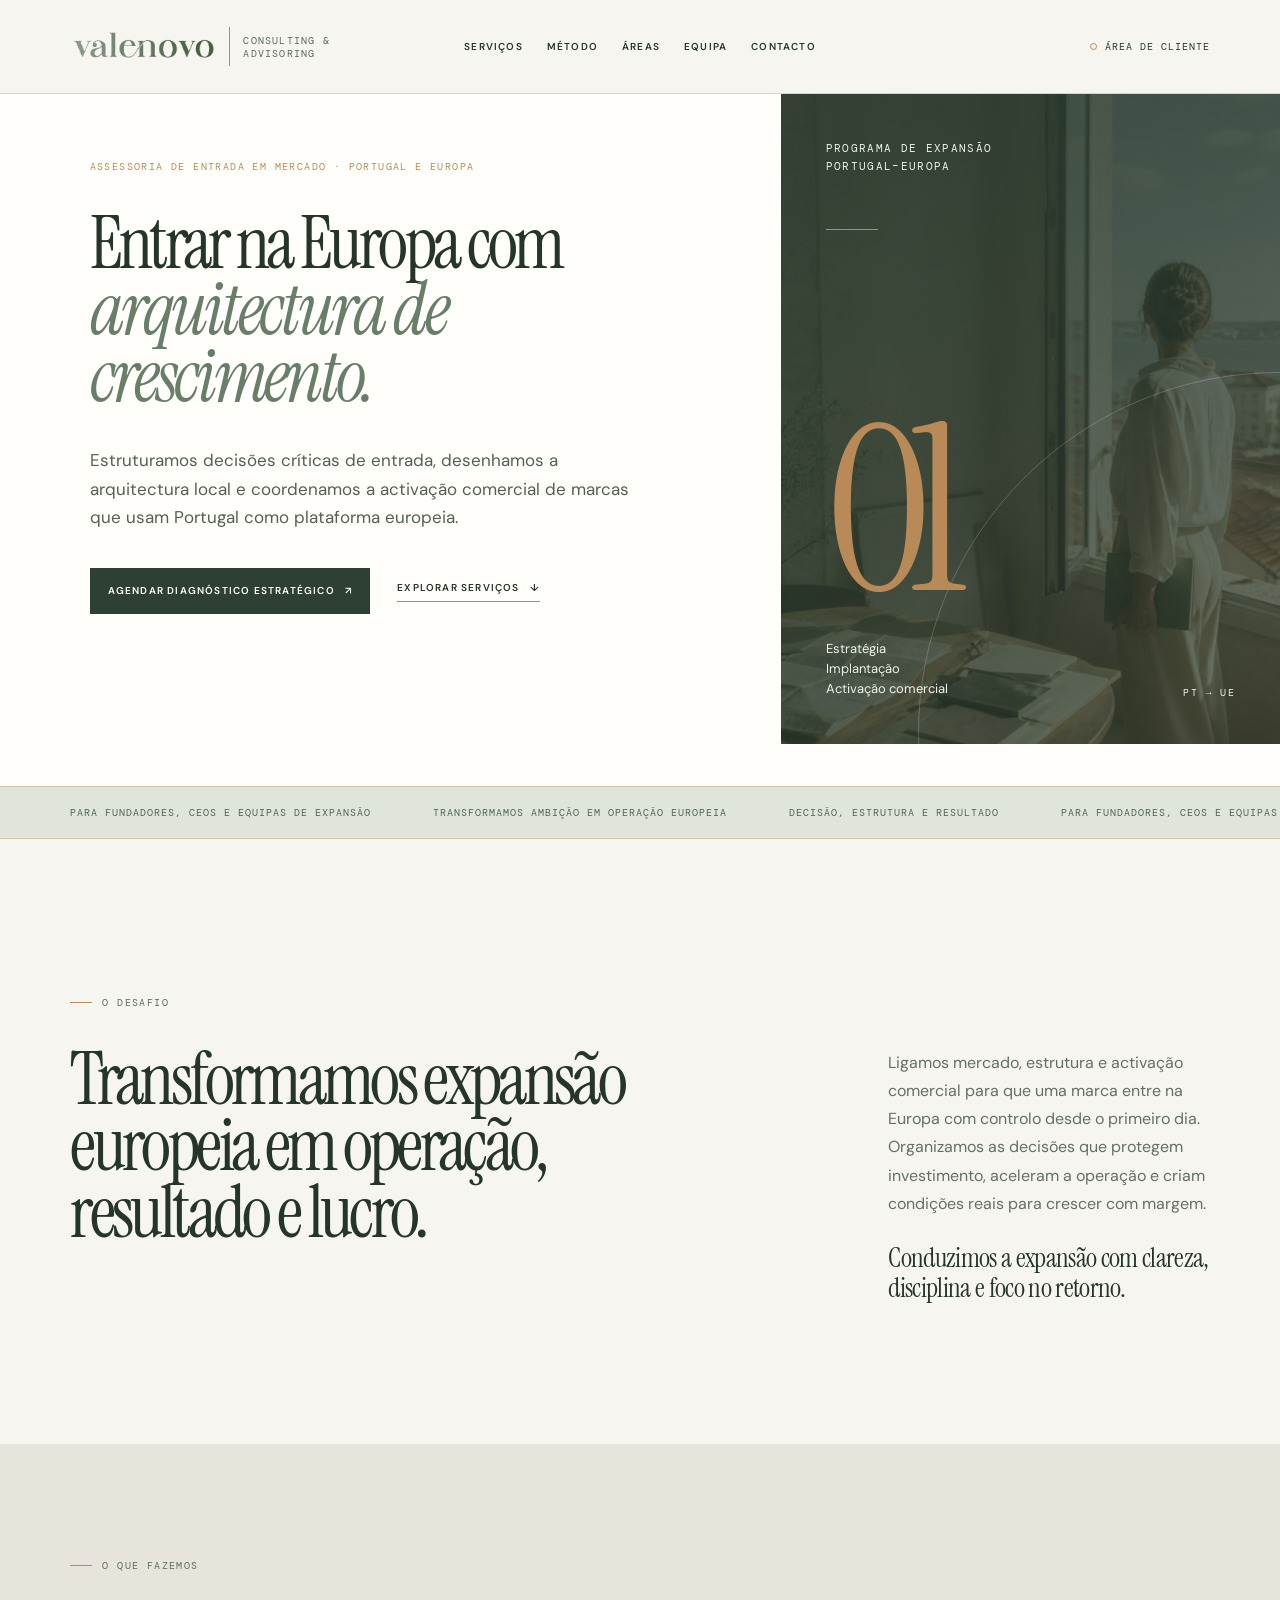
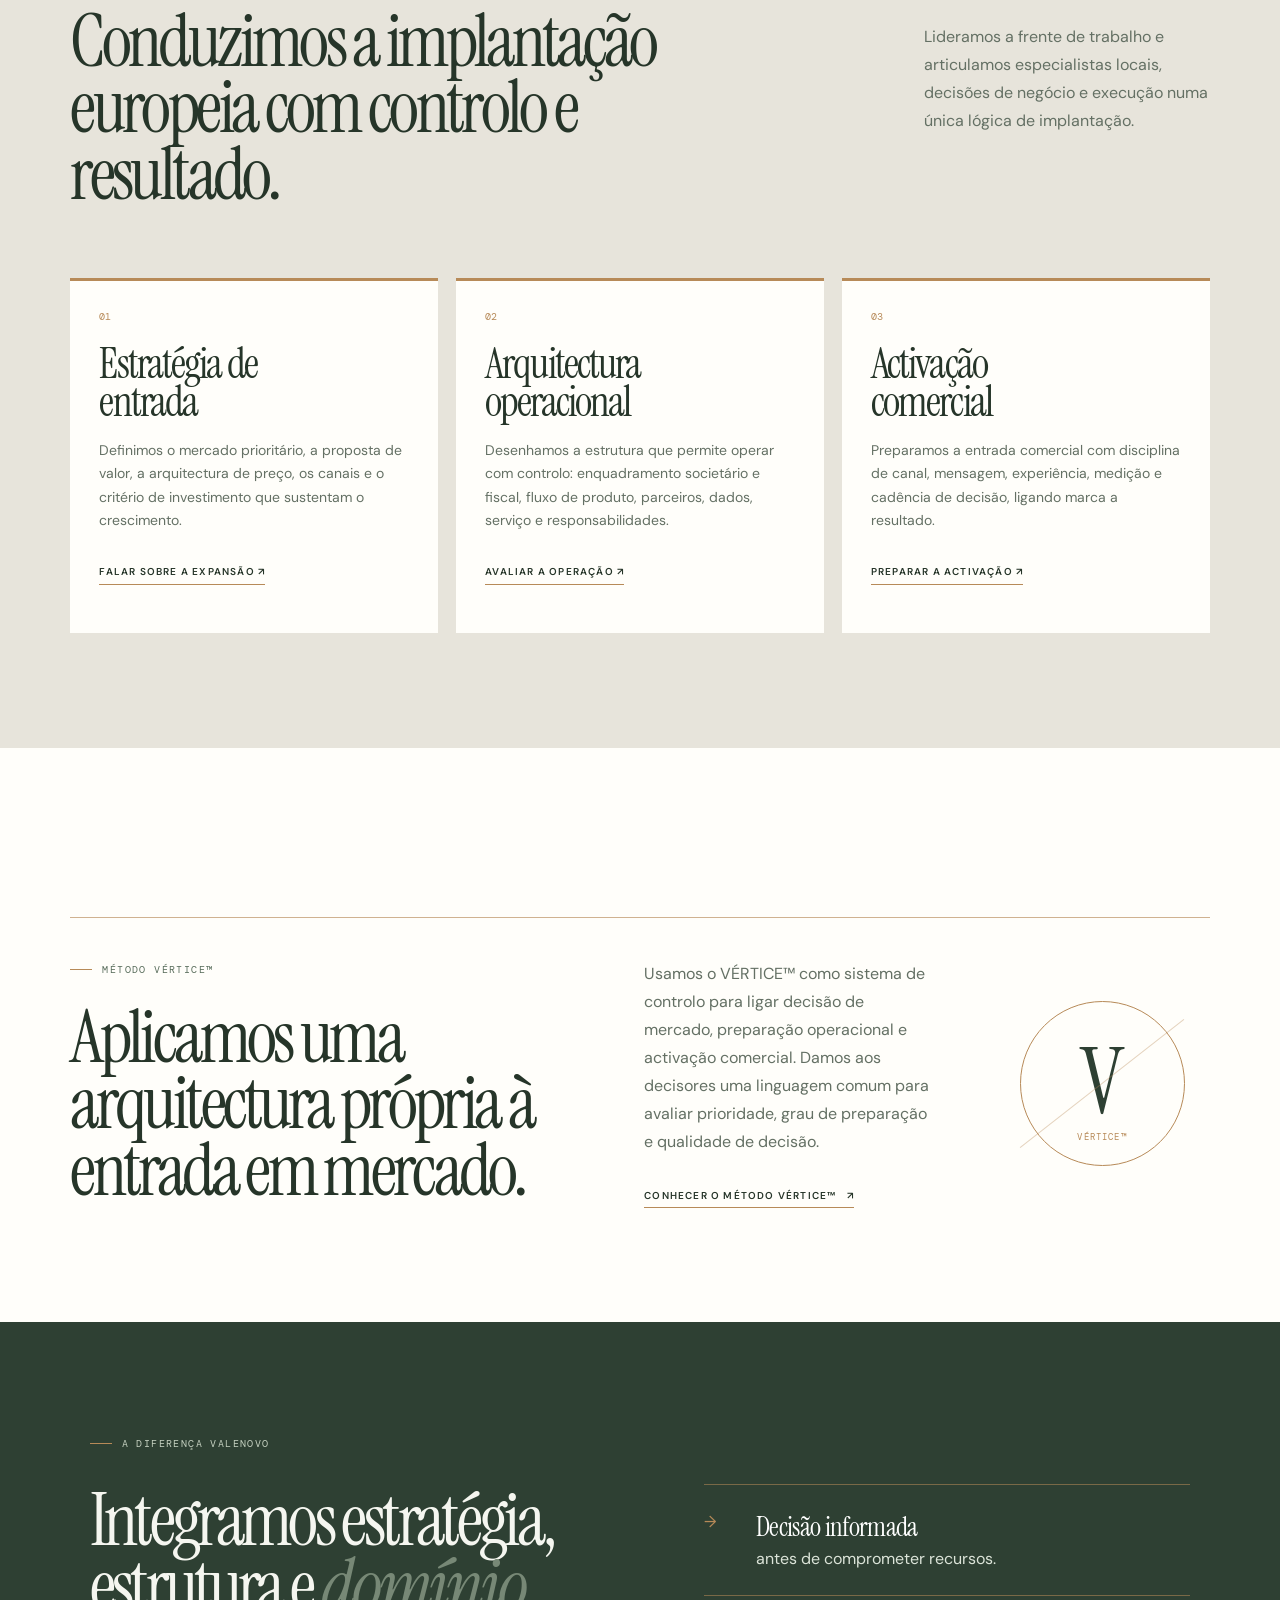
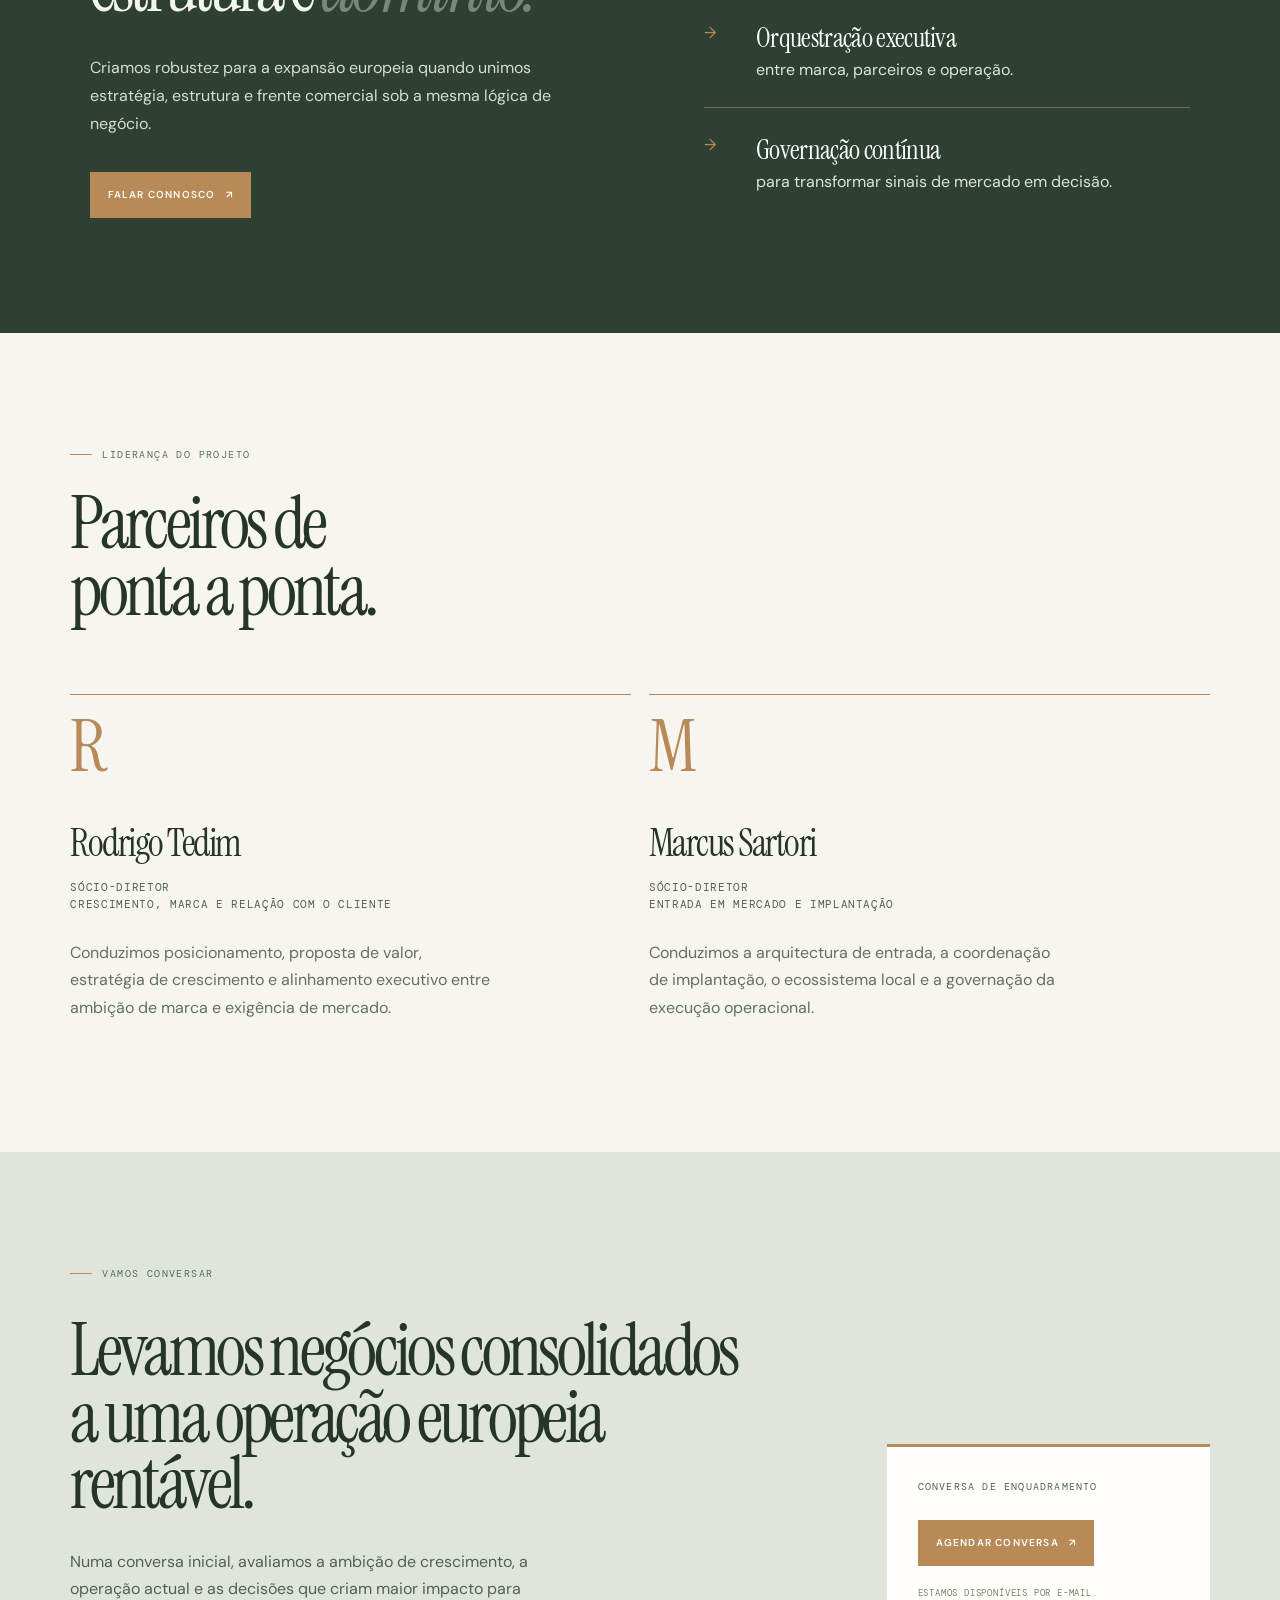
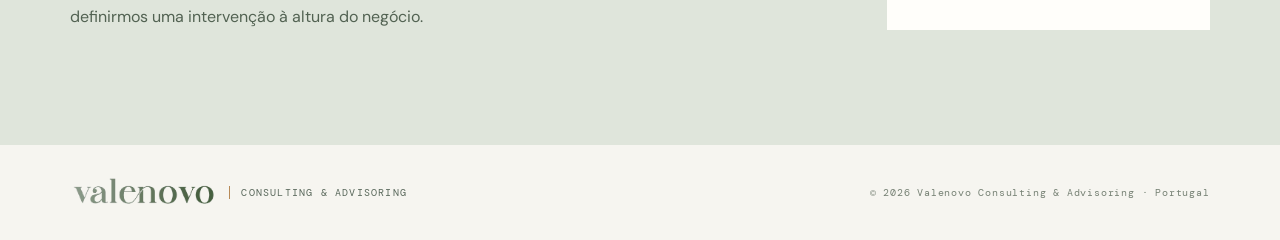
==== commit 82d91e11: "Force refreshed fixed hero spacing stylesheet" ====
--- a/valenovo-site/index.html
+++ b/valenovo-site/index.html
@@ -8,7 +8,7 @@
     <link rel="preconnect" href="https://fonts.googleapis.com" />
     <link rel="preconnect" href="https://fonts.gstatic.com" crossorigin />
     <link href="https://fonts.googleapis.com/css2?family=DM+Mono:wght@400;500&family=DM+Sans:opsz,wght@9..40,400;9..40,500;9..40,600;9..40,700&family=Instrument+Serif:ital@0;1&display=swap" rel="stylesheet" />
-    <link rel="stylesheet" href="styles.css?v=16" />
+    <link rel="stylesheet" href="styles.css?v=17" />
     <link rel="stylesheet" href="gold-accents.css?v=14" />
   </head>
   <body>
--- a/valenovo-site/styles.css
+++ b/valenovo-site/styles.css
@@ -108,7 +108,8 @@
   grid-template-columns: 1.22fr 0.78fr;
 }
 .hero-copy {
-  padding: clamp(80px, 10vw, 145px) clamp(25px, 7vw, 110px) 70px;
+  /* The editorial line begins 66px after the fixed header on every viewport. */
+  padding: 66px clamp(25px, 7vw, 110px) 70px;
 }
 .eyebrow {
   color: #607062;
@@ -566,7 +567,7 @@
     grid-template-columns: 1fr;
   }
   .hero-copy {
-    /* Keep the first editorial line 66px below the compact header, as in the approved mobile composition. */
+    /* Keep the first editorial line 66px below the compact header. */
     padding: 66px 23px 72px;
   }
   .hero h1 {
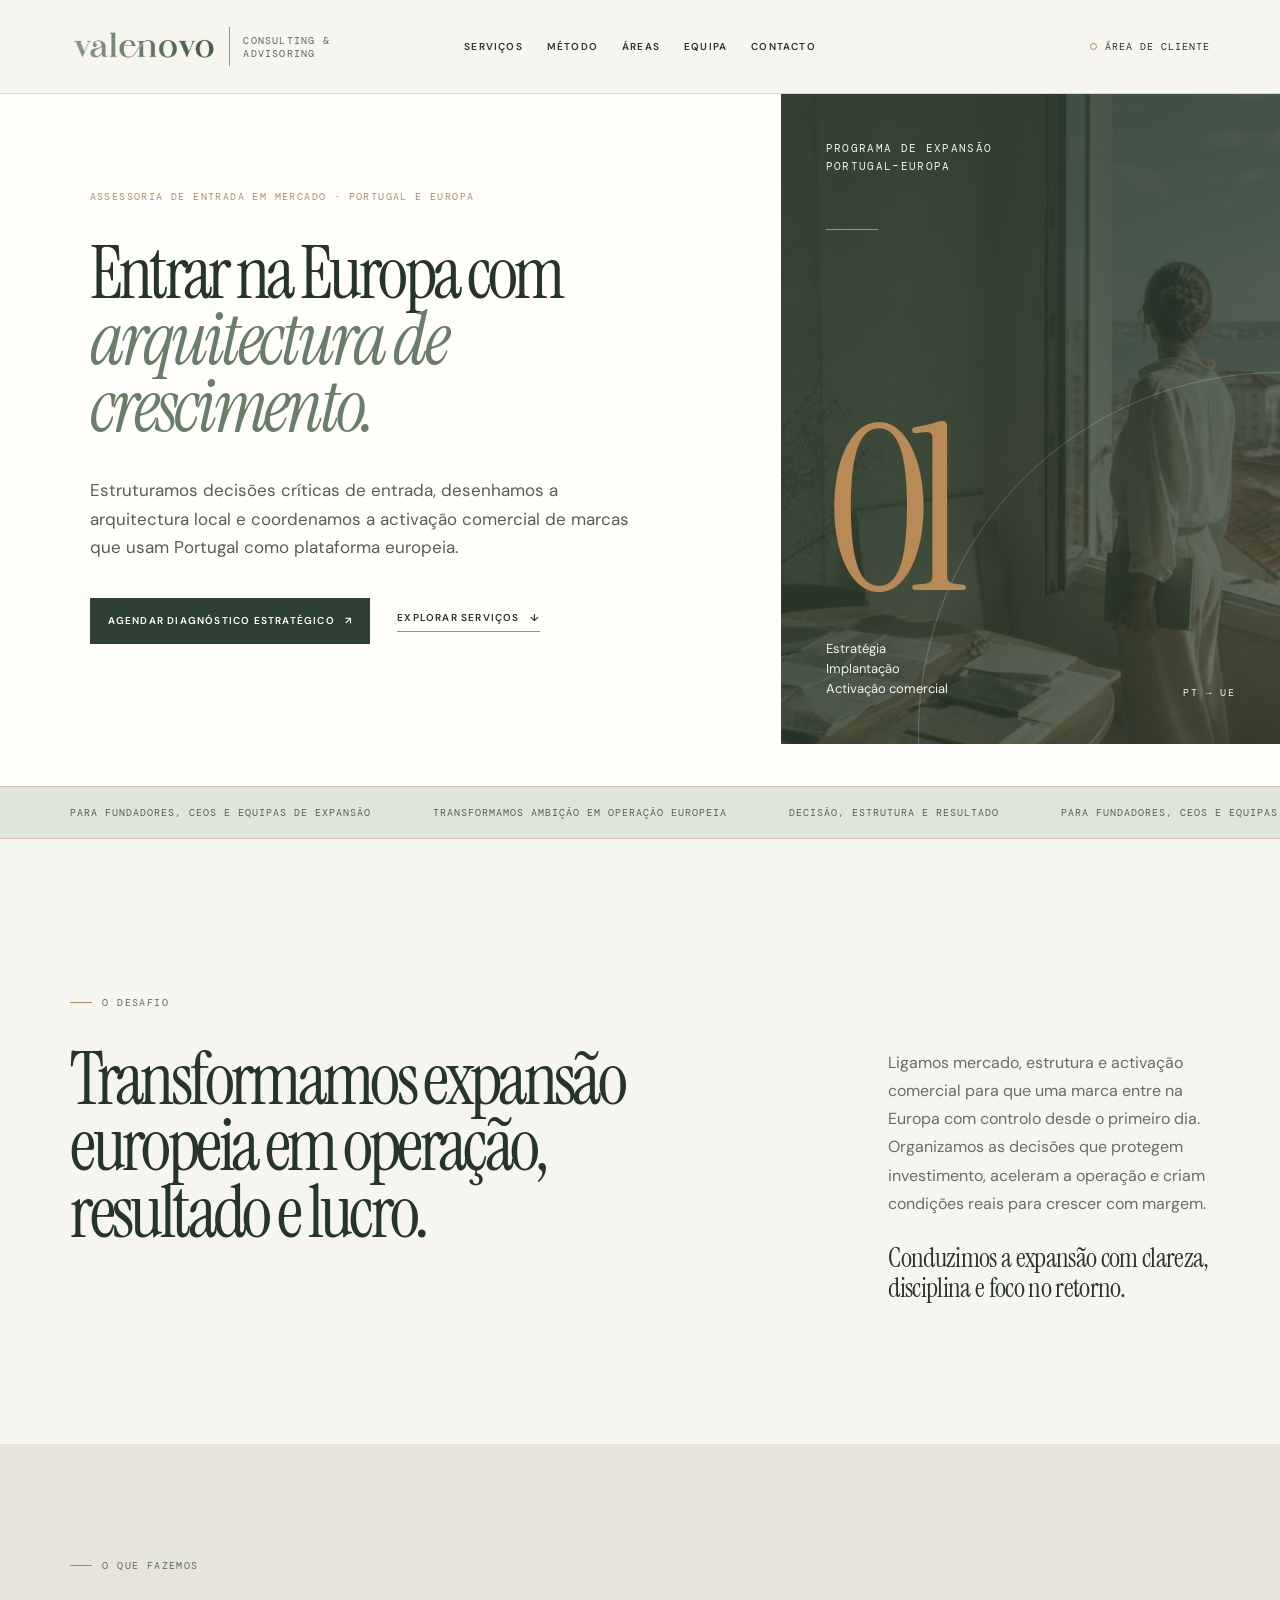
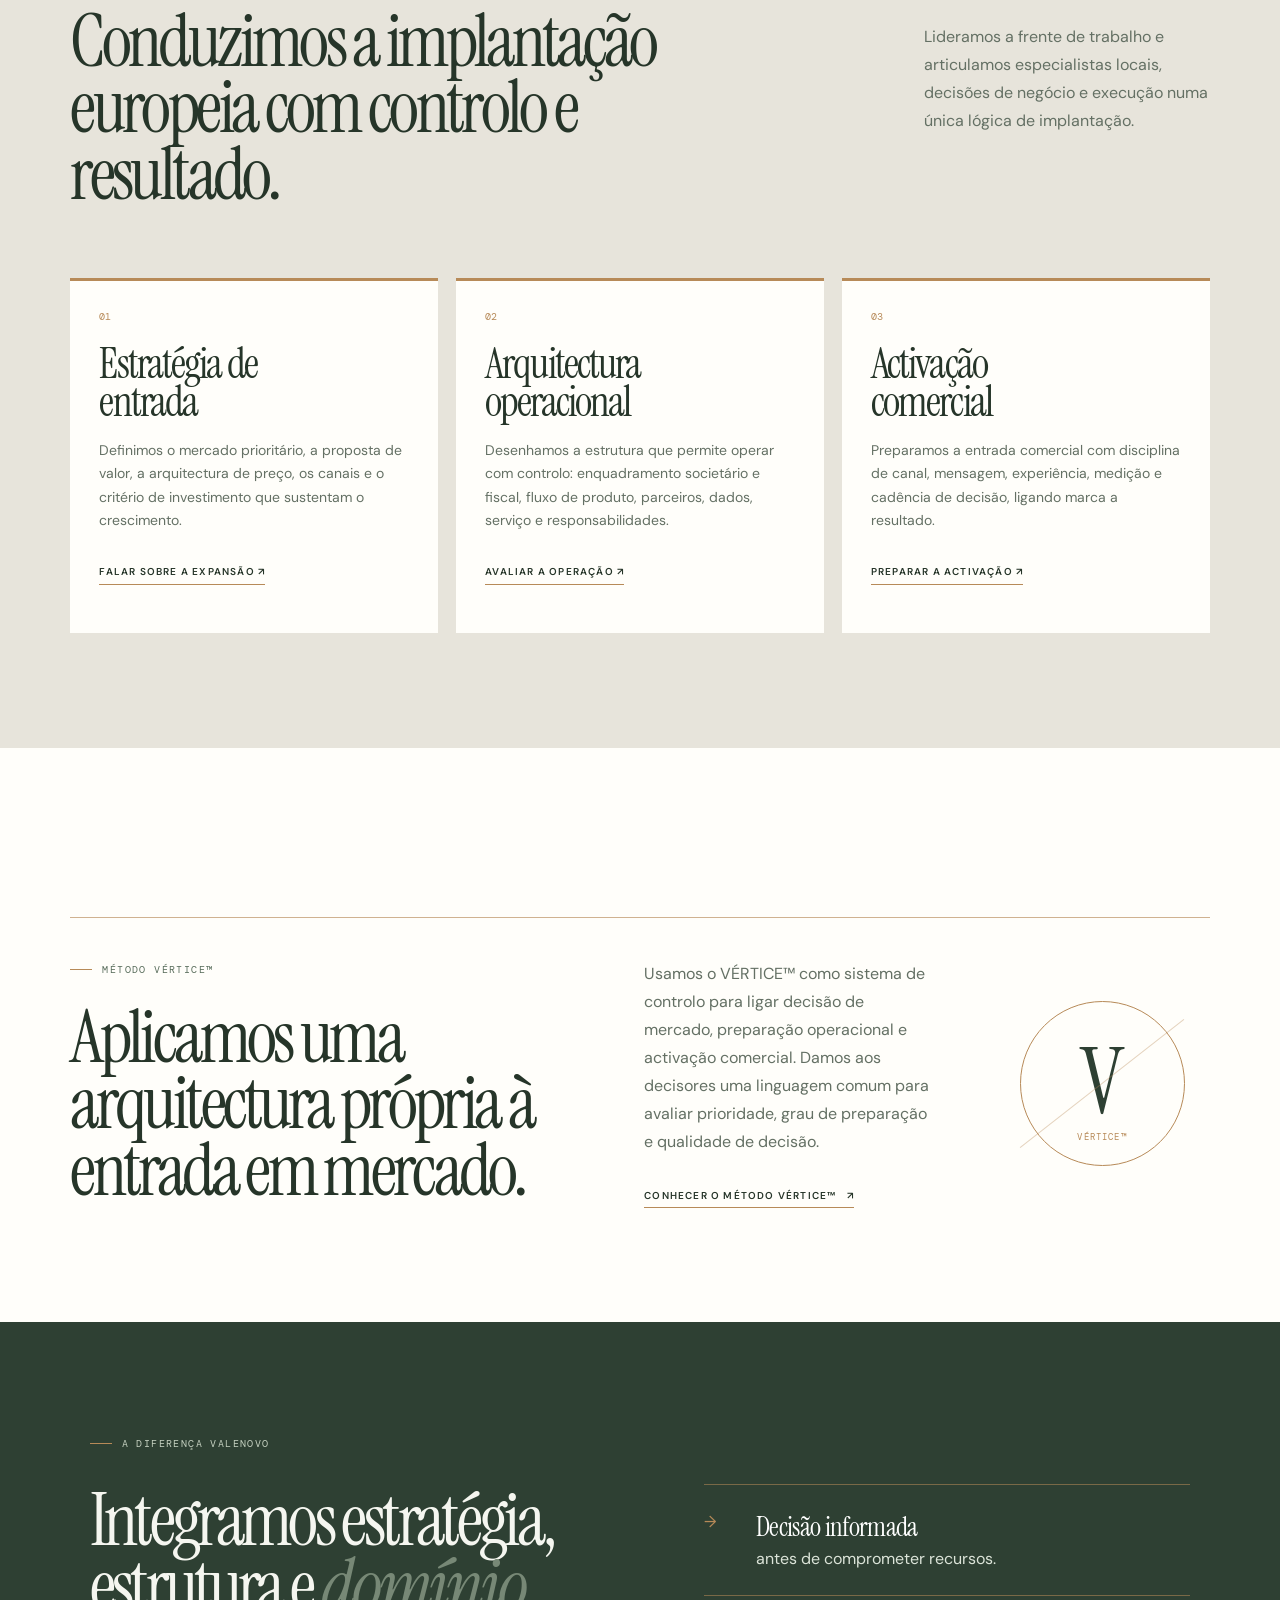
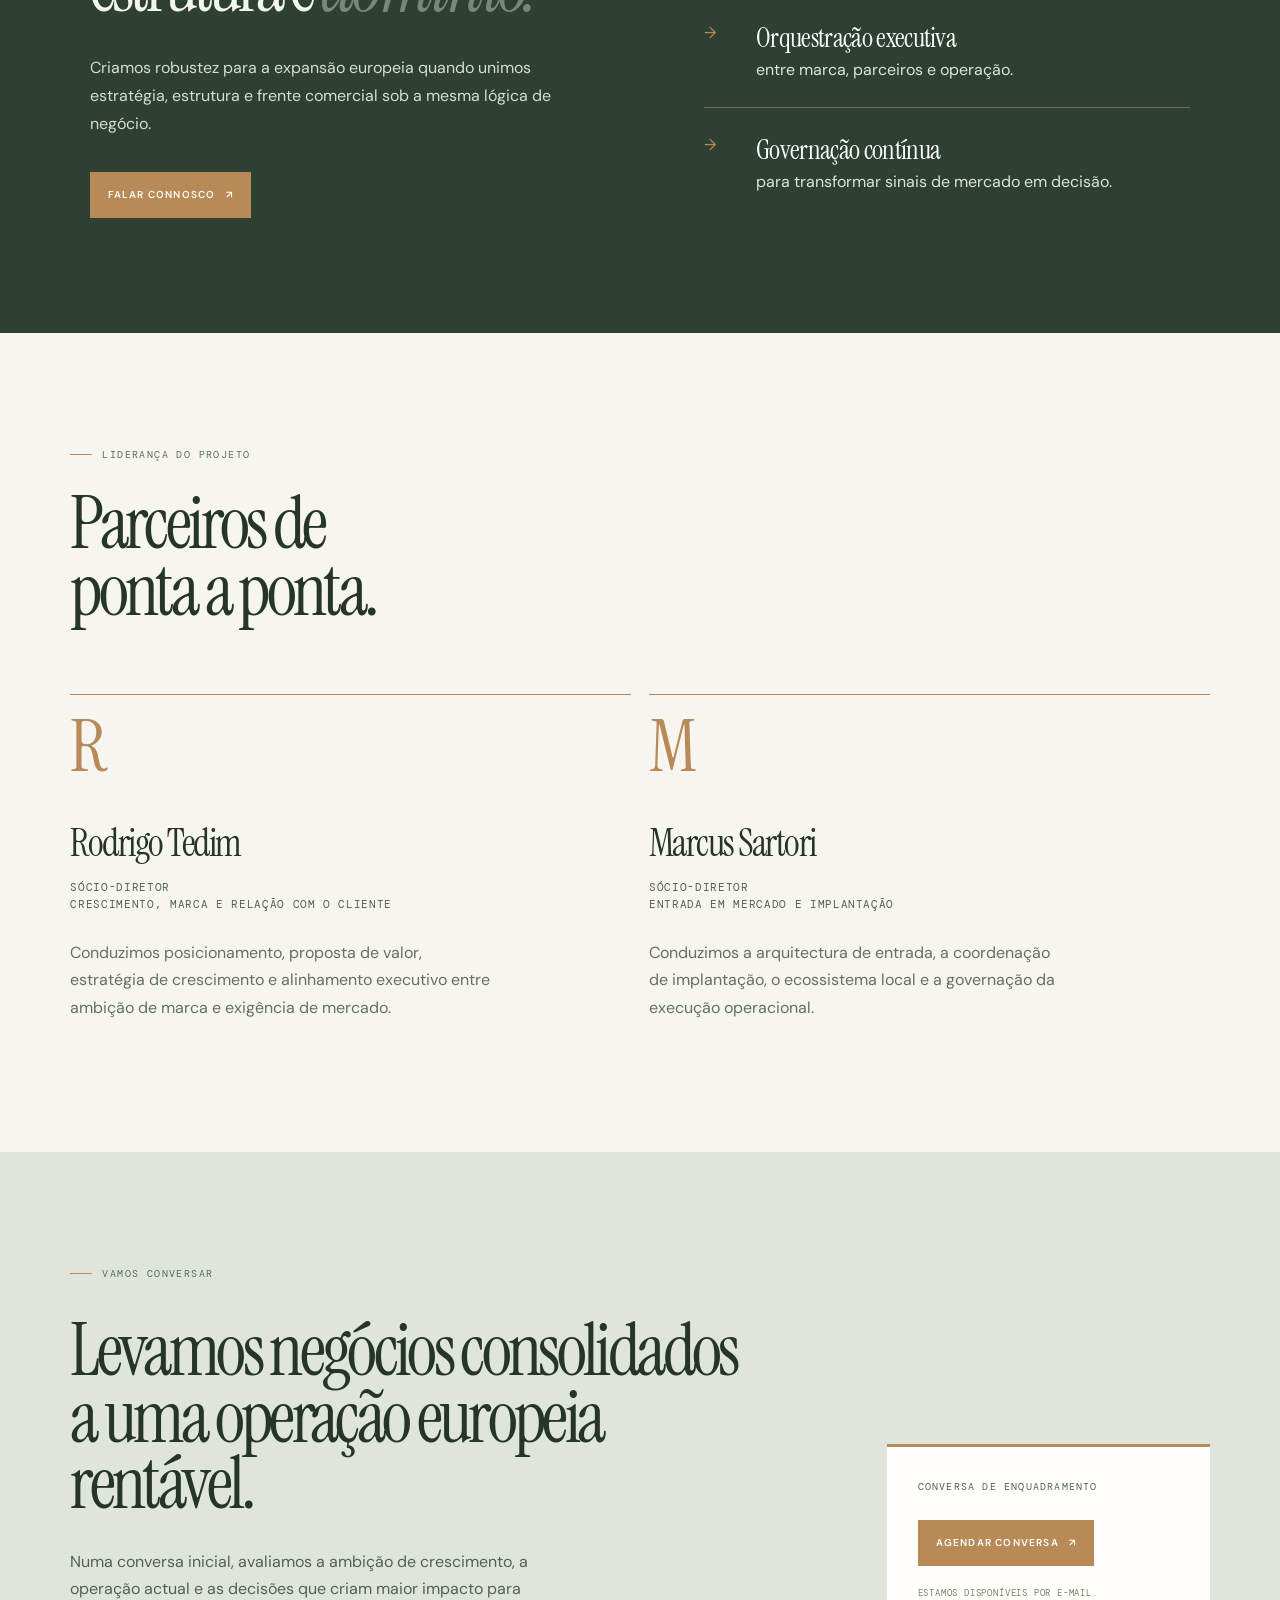
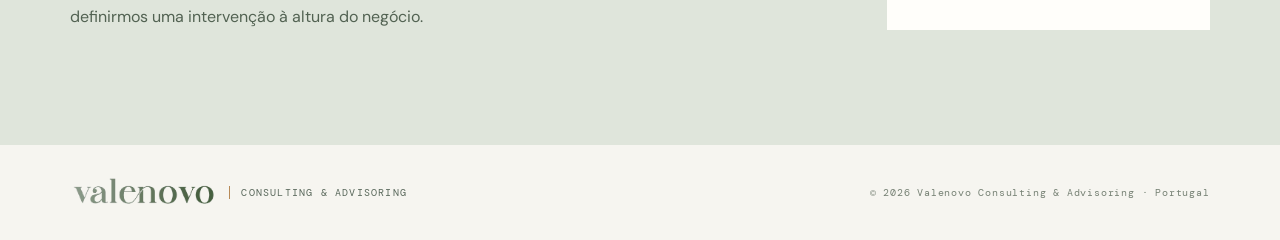
==== commit 57402932: "Match mobile hero spacing to approved reference" ====
--- a/valenovo-site/index.html
+++ b/valenovo-site/index.html
@@ -8,7 +8,7 @@
     <link rel="preconnect" href="https://fonts.googleapis.com" />
     <link rel="preconnect" href="https://fonts.gstatic.com" crossorigin />
     <link href="https://fonts.googleapis.com/css2?family=DM+Mono:wght@400;500&family=DM+Sans:opsz,wght@9..40,400;9..40,500;9..40,600;9..40,700&family=Instrument+Serif:ital@0;1&display=swap" rel="stylesheet" />
-    <link rel="stylesheet" href="styles.css?v=17" />
+    <link rel="stylesheet" href="styles.css?v=18" />
     <link rel="stylesheet" href="gold-accents.css?v=14" />
   </head>
   <body>
--- a/valenovo-site/styles.css
+++ b/valenovo-site/styles.css
@@ -108,8 +108,8 @@
   grid-template-columns: 1.22fr 0.78fr;
 }
 .hero-copy {
-  /* The editorial line begins 66px after the fixed header on every viewport. */
-  padding: 66px clamp(25px, 7vw, 110px) 70px;
+  /* The editorial line begins 96px after the fixed header on every viewport. */
+  padding: 96px clamp(25px, 7vw, 110px) 70px;
 }
 .eyebrow {
   color: #607062;
@@ -567,8 +567,8 @@
     grid-template-columns: 1fr;
   }
   .hero-copy {
-    /* Keep the first editorial line 66px below the compact header. */
-    padding: 66px 23px 72px;
+    /* Keep the first editorial line 96px below the compact header. */
+    padding: 96px 23px 72px;
   }
   .hero h1 {
     font-size: 64px;
@@ -660,7 +660,7 @@
   .client-access { font-size: 8px; letter-spacing: .07em; }
   .site-header .mobile-menu[open] nav { top: 72px; padding: 8px 17px 17px; }
   .client-access .access-dot { width: 6px; height: 6px; }
-  .hero-copy { padding: 66px 18px 58px; }
+  .hero-copy { padding: 96px 18px 58px; }
   .hero h1, .intro h2, .section-heading h2, .programme h2, .why h2, .team h2, .contact h2 { font-size: clamp(46px, 13.2vw, 57px); }
   .lead { margin: 29px 0; font-size: 15px; line-height: 1.65; }
   .hero-actions { display: grid; justify-items: start; gap: 17px; }
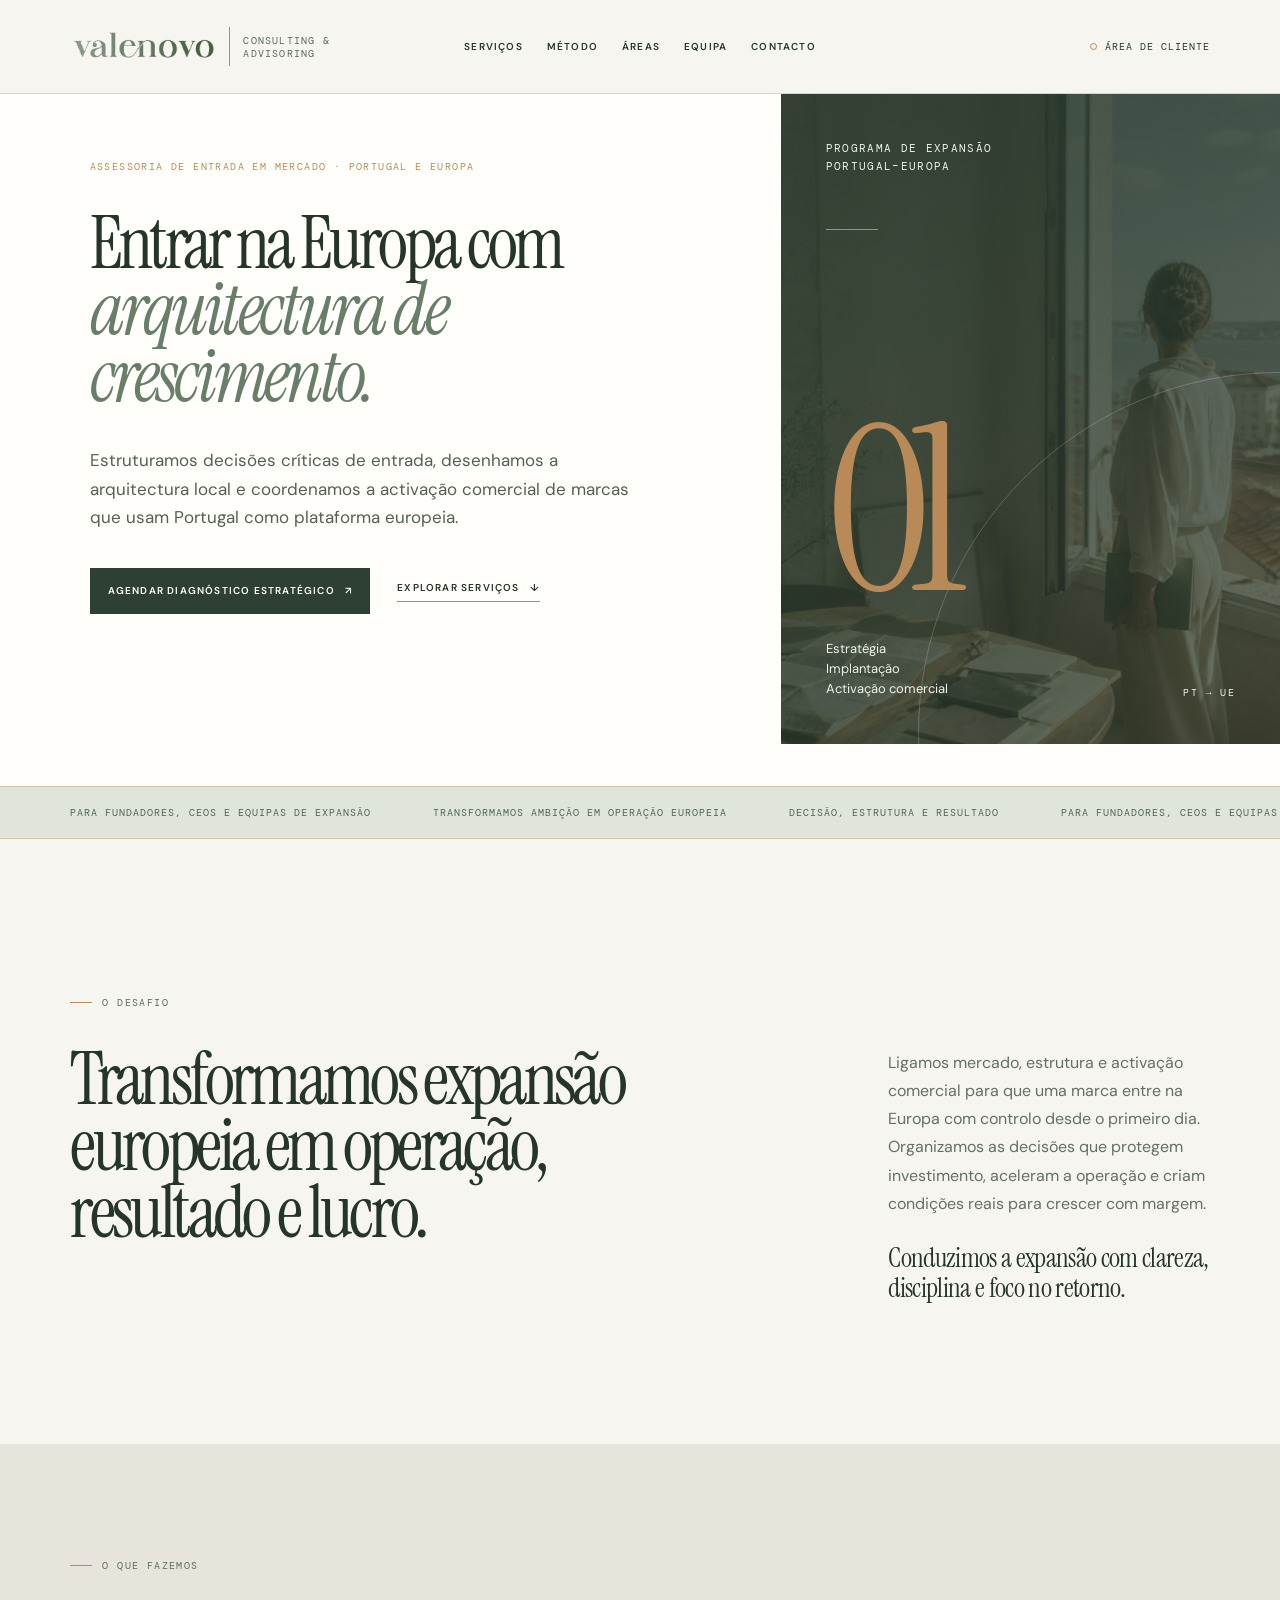
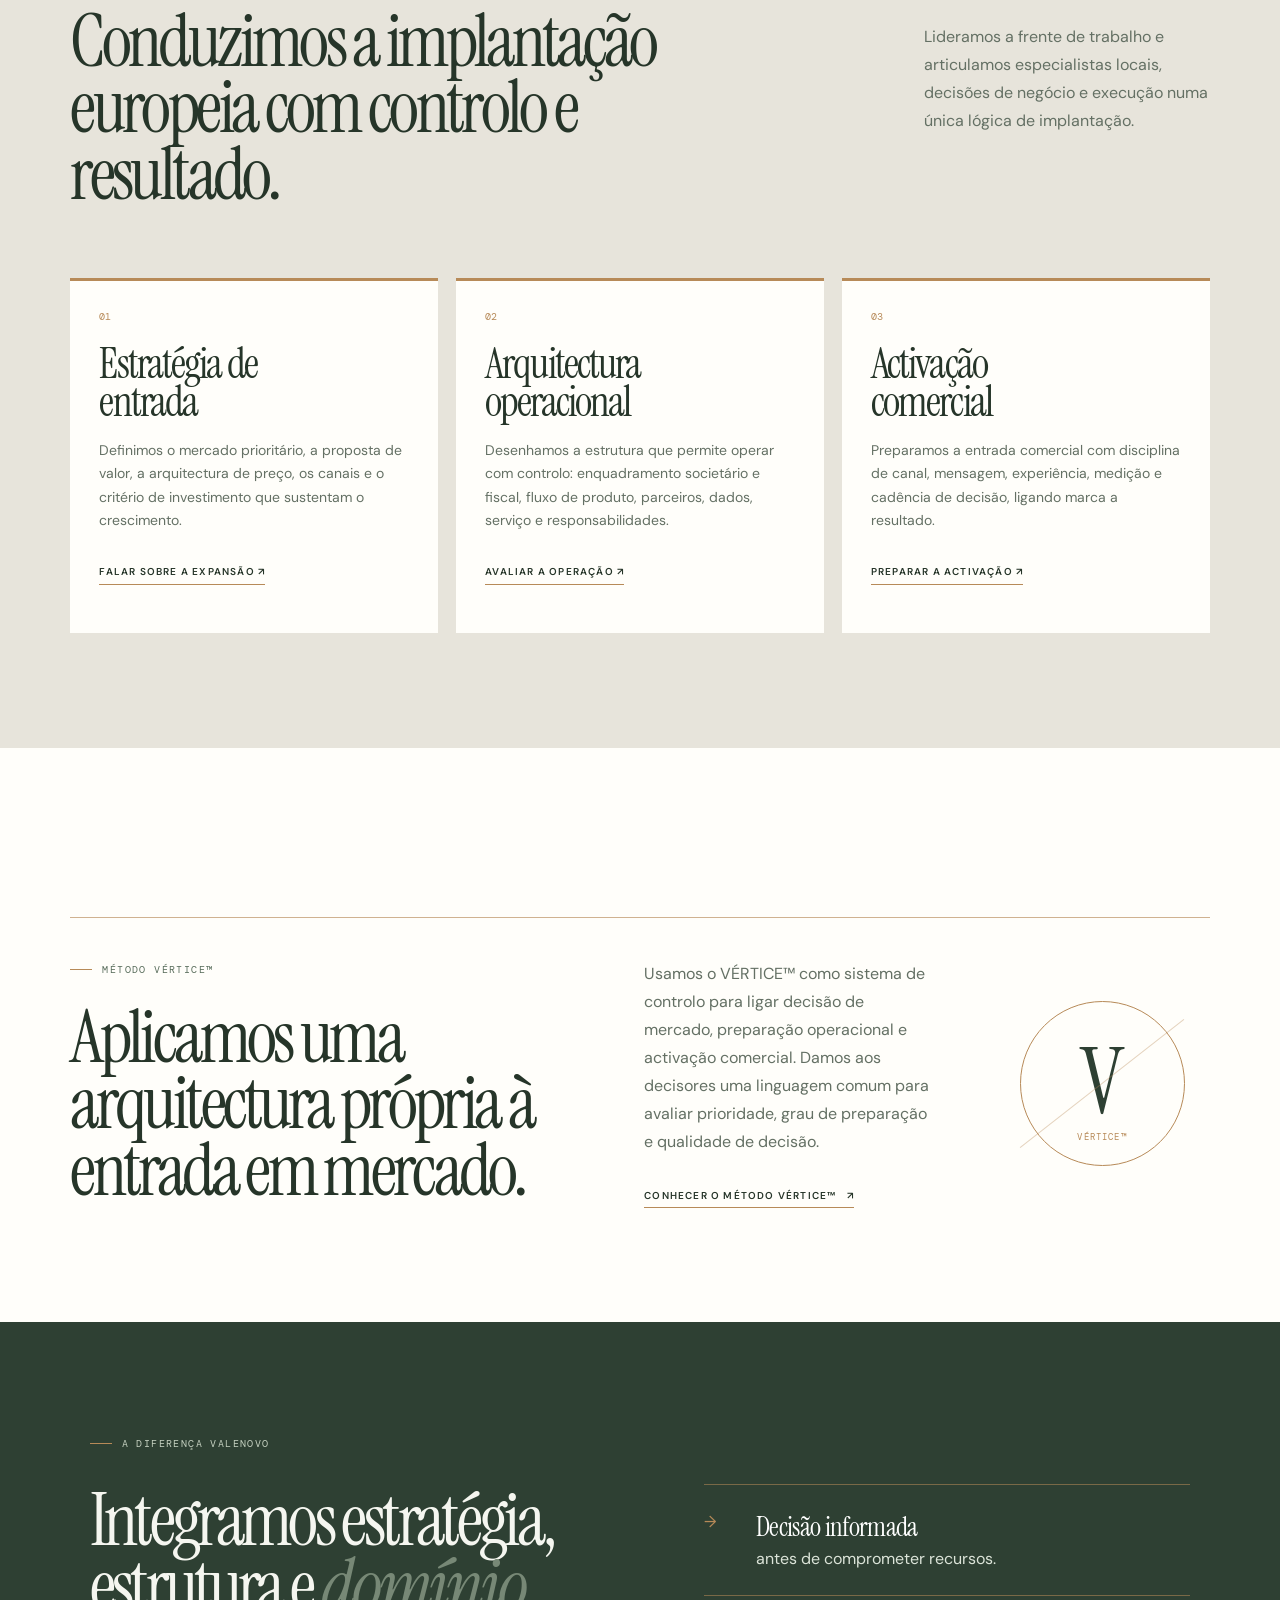
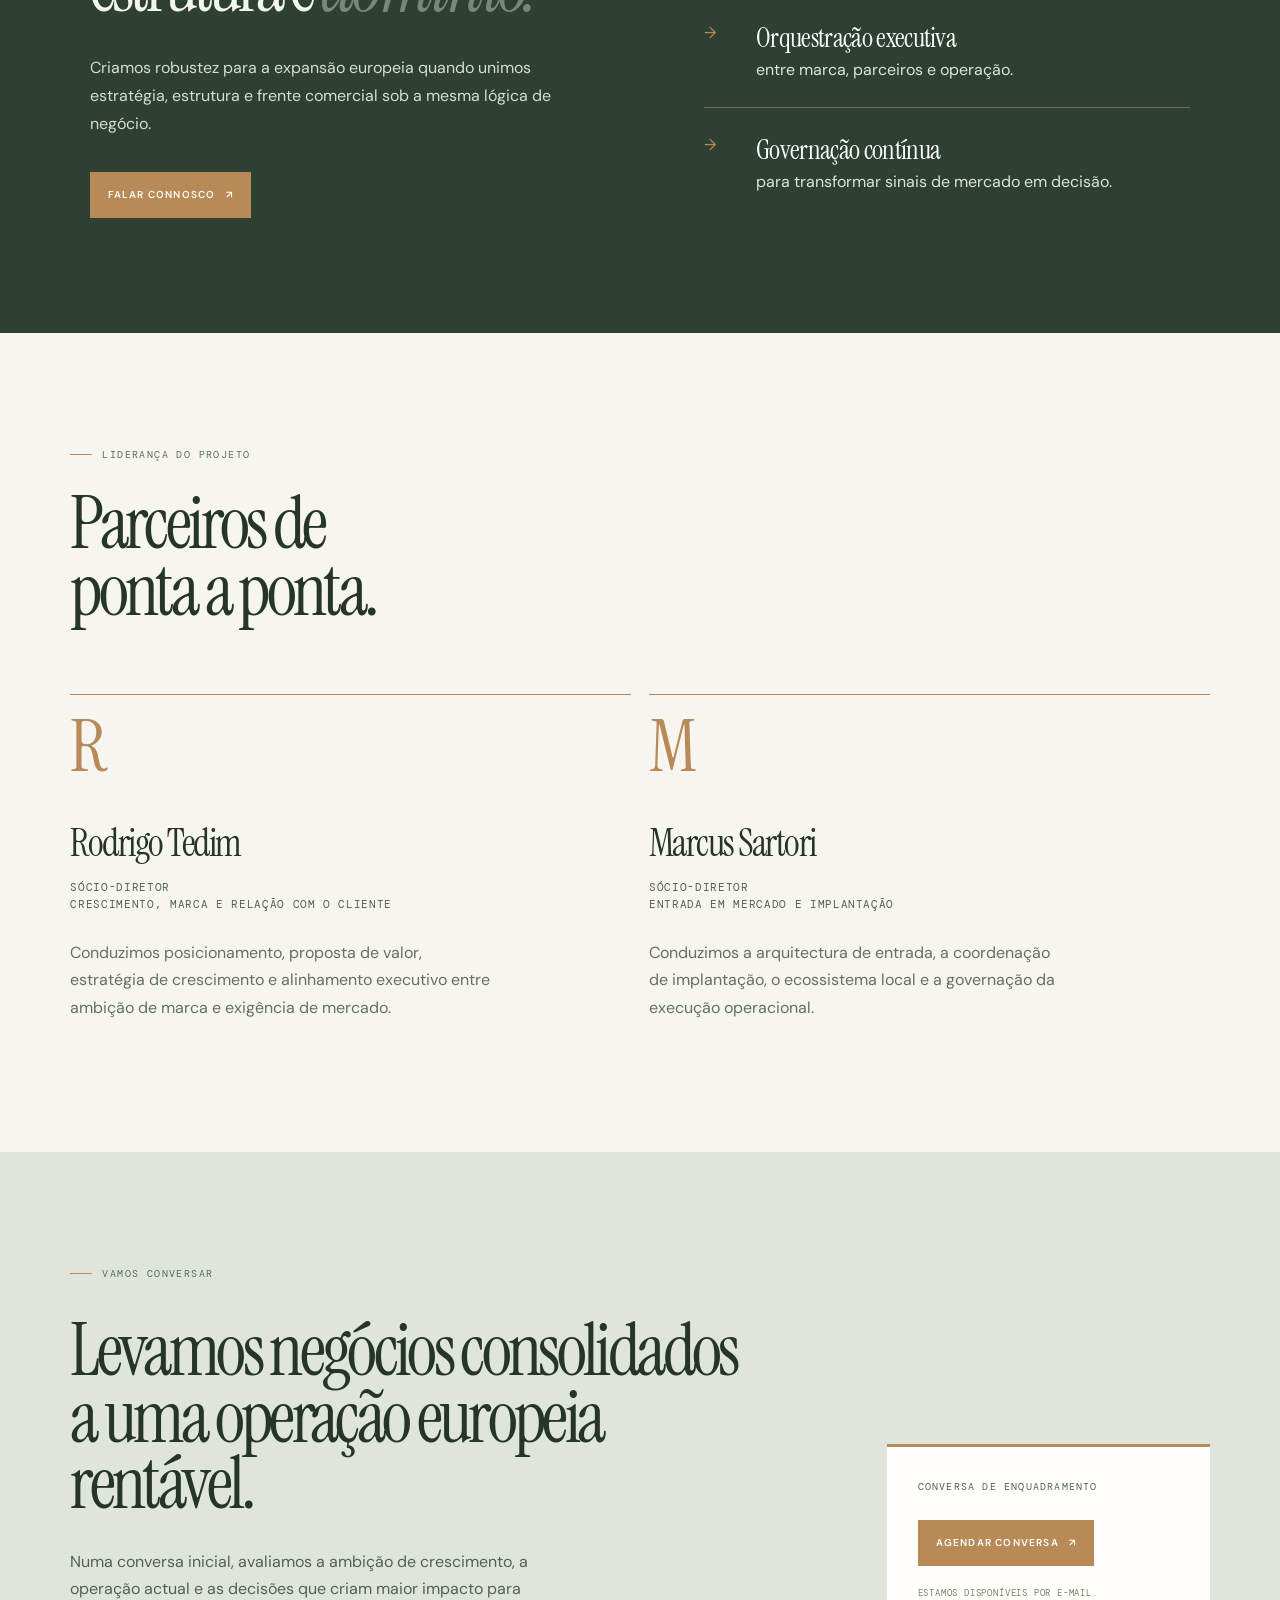
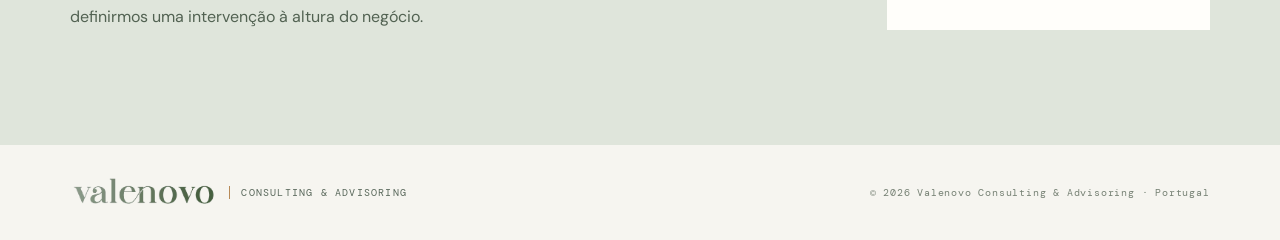
==== commit b14a8f35: "Restore approved mobile hero visual rhythm" ====
--- a/valenovo-site/index.html
+++ b/valenovo-site/index.html
@@ -8,7 +8,7 @@
     <link rel="preconnect" href="https://fonts.googleapis.com" />
     <link rel="preconnect" href="https://fonts.gstatic.com" crossorigin />
     <link href="https://fonts.googleapis.com/css2?family=DM+Mono:wght@400;500&family=DM+Sans:opsz,wght@9..40,400;9..40,500;9..40,600;9..40,700&family=Instrument+Serif:ital@0;1&display=swap" rel="stylesheet" />
-    <link rel="stylesheet" href="styles.css?v=18" />
+    <link rel="stylesheet" href="styles.css?v=19" />
     <link rel="stylesheet" href="gold-accents.css?v=14" />
   </head>
   <body>
--- a/valenovo-site/styles.css
+++ b/valenovo-site/styles.css
@@ -108,8 +108,8 @@
   grid-template-columns: 1.22fr 0.78fr;
 }
 .hero-copy {
-  /* The editorial line begins 96px after the fixed header on every viewport. */
-  padding: 96px clamp(25px, 7vw, 110px) 70px;
+  /* Produces the approved 96px visual rhythm below the fixed header. */
+  padding: 66px clamp(25px, 7vw, 110px) 70px;
 }
 .eyebrow {
   color: #607062;
@@ -567,8 +567,8 @@
     grid-template-columns: 1fr;
   }
   .hero-copy {
-    /* Keep the first editorial line 96px below the compact header. */
-    padding: 96px 23px 72px;
+    /* Produces the approved 96px visual rhythm below the compact header. */
+    padding: 66px 23px 72px;
   }
   .hero h1 {
     font-size: 64px;
@@ -660,7 +660,7 @@
   .client-access { font-size: 8px; letter-spacing: .07em; }
   .site-header .mobile-menu[open] nav { top: 72px; padding: 8px 17px 17px; }
   .client-access .access-dot { width: 6px; height: 6px; }
-  .hero-copy { padding: 96px 18px 58px; }
+  .hero-copy { padding: 66px 18px 58px; }
   .hero h1, .intro h2, .section-heading h2, .programme h2, .why h2, .team h2, .contact h2 { font-size: clamp(46px, 13.2vw, 57px); }
   .lead { margin: 29px 0; font-size: 15px; line-height: 1.65; }
   .hero-actions { display: grid; justify-items: start; gap: 17px; }
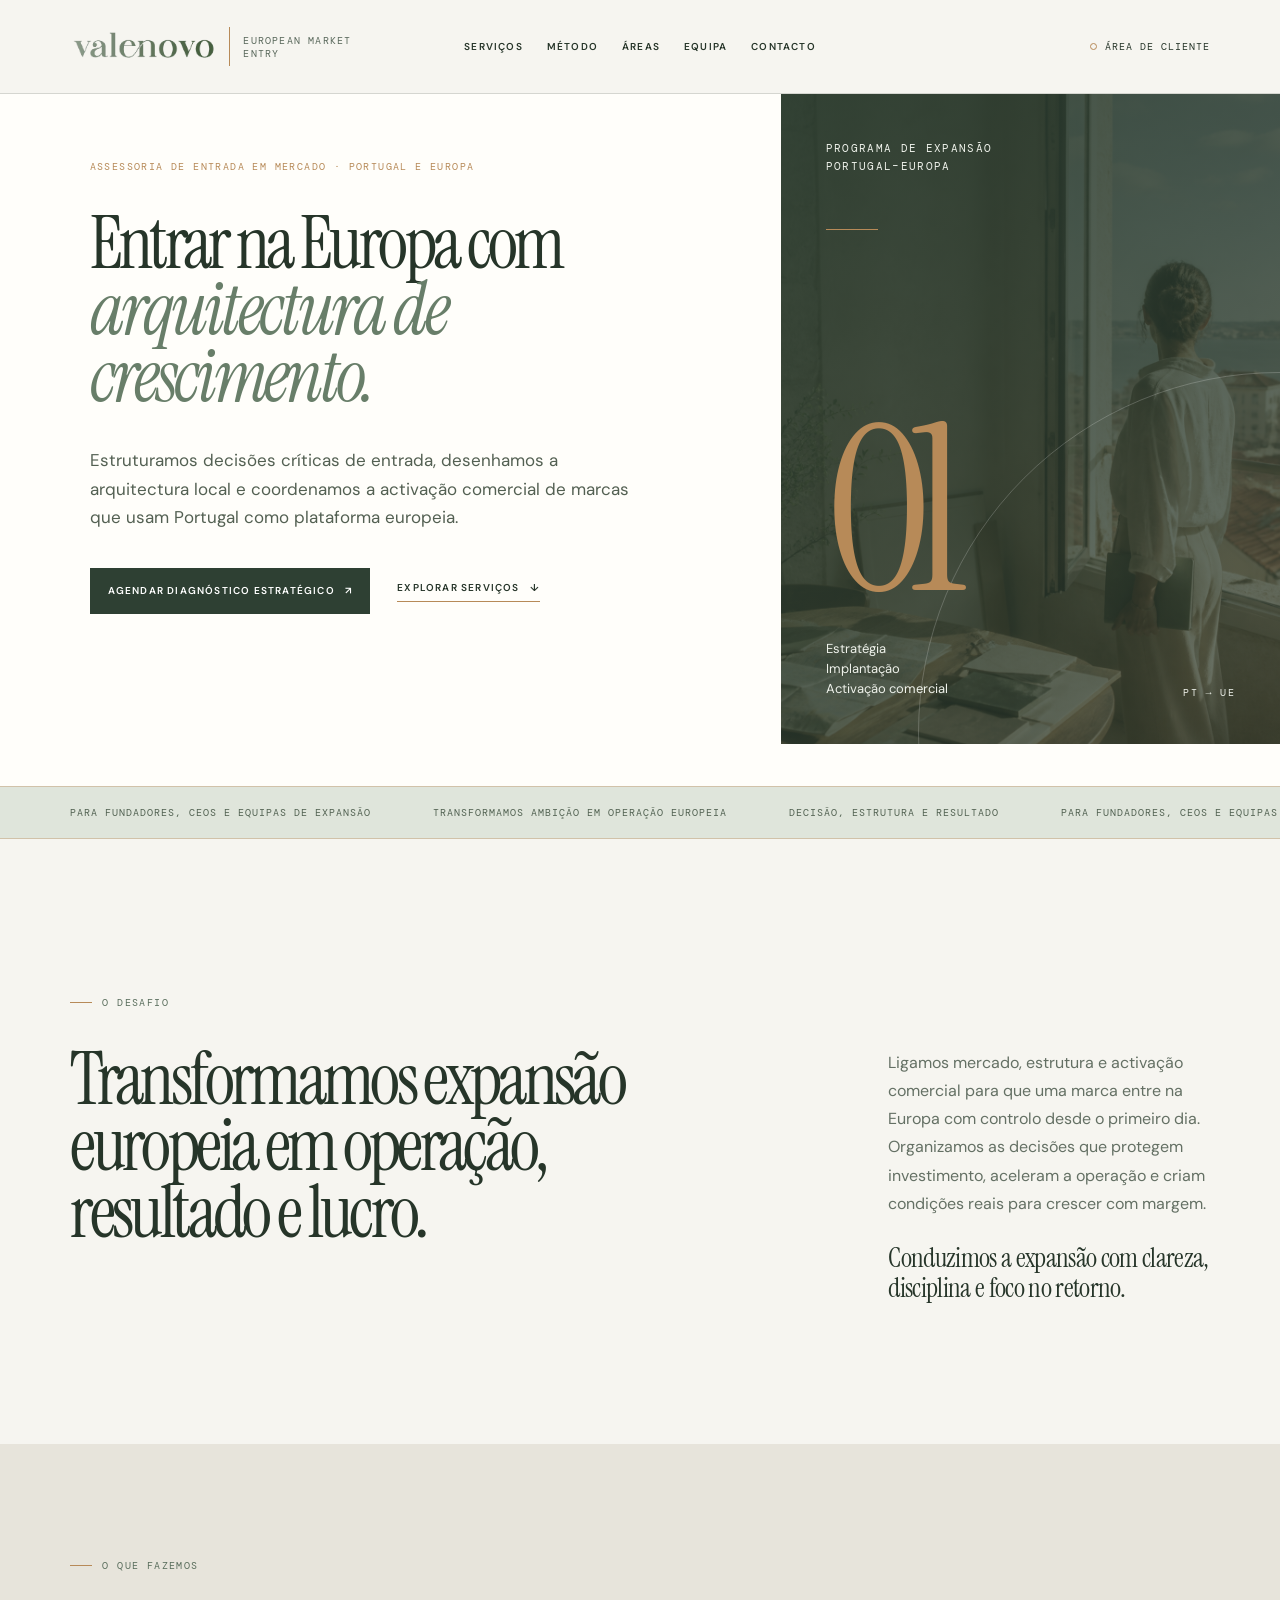
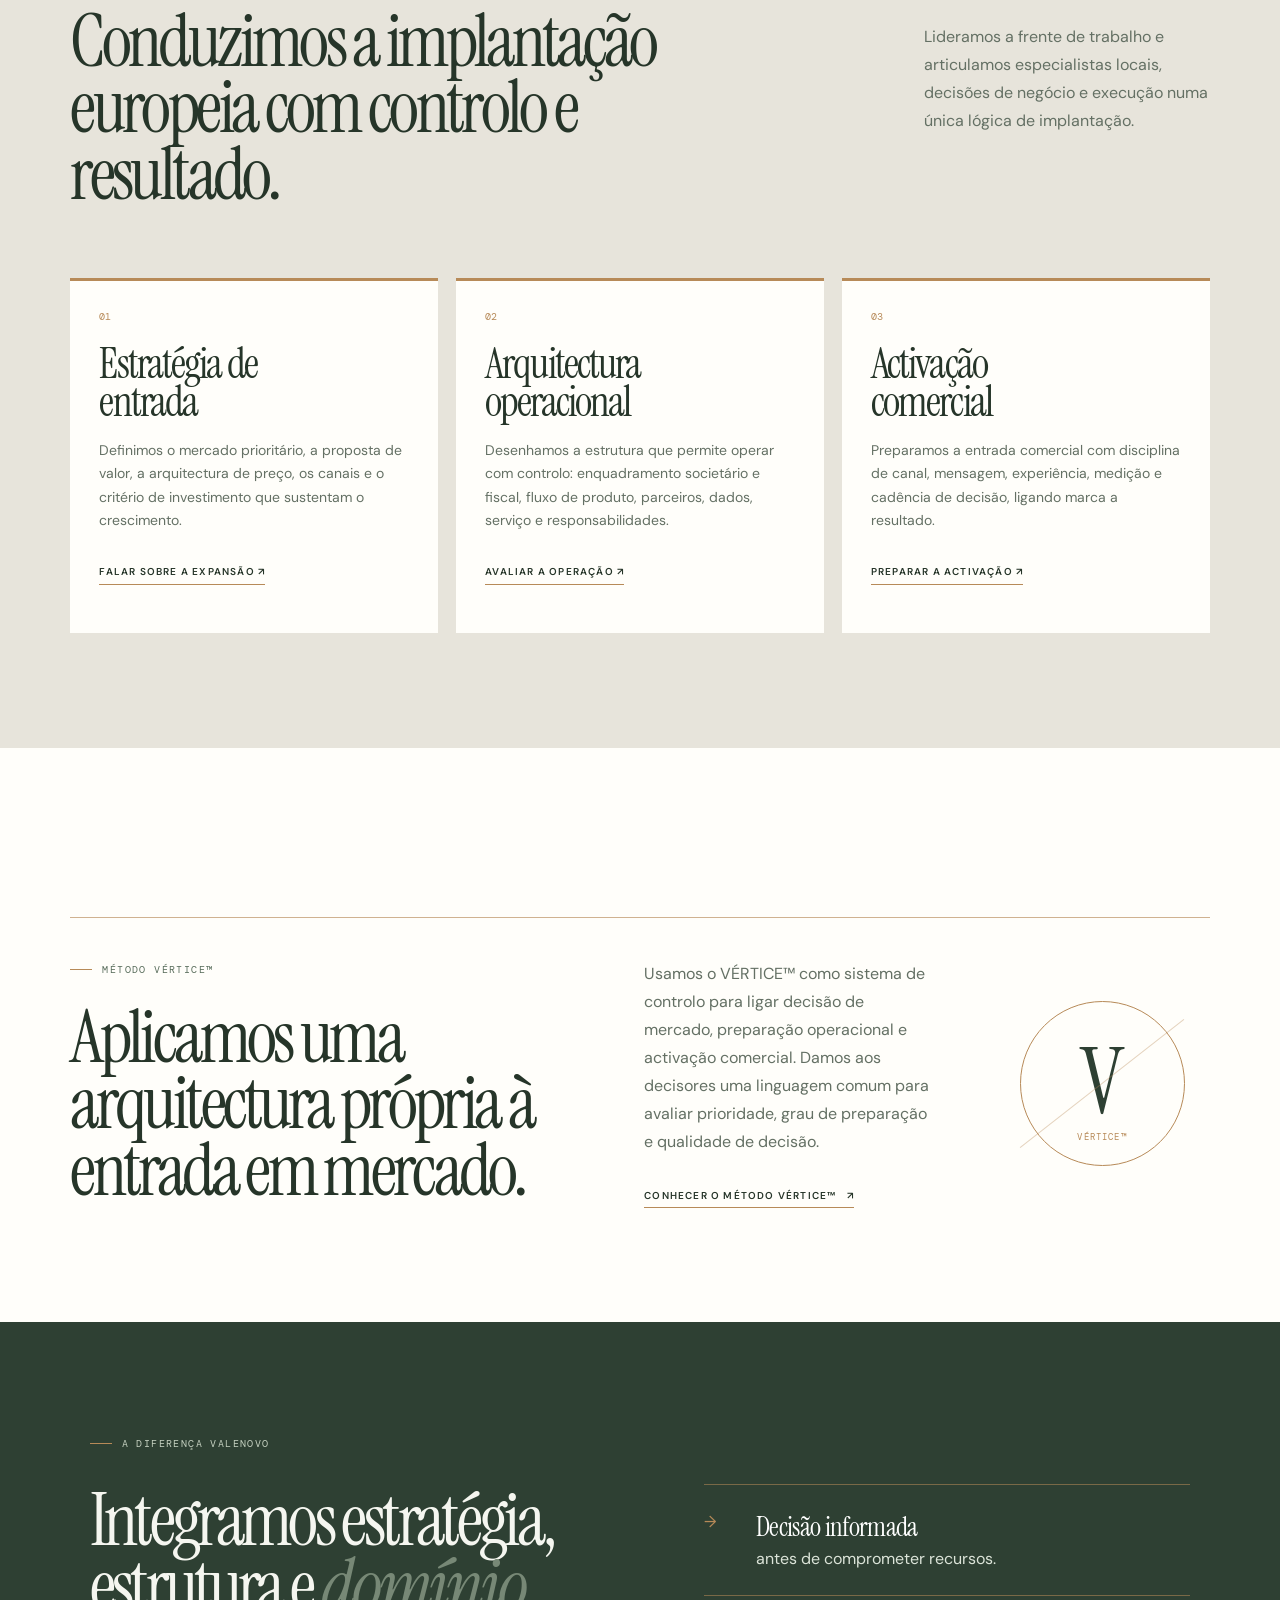
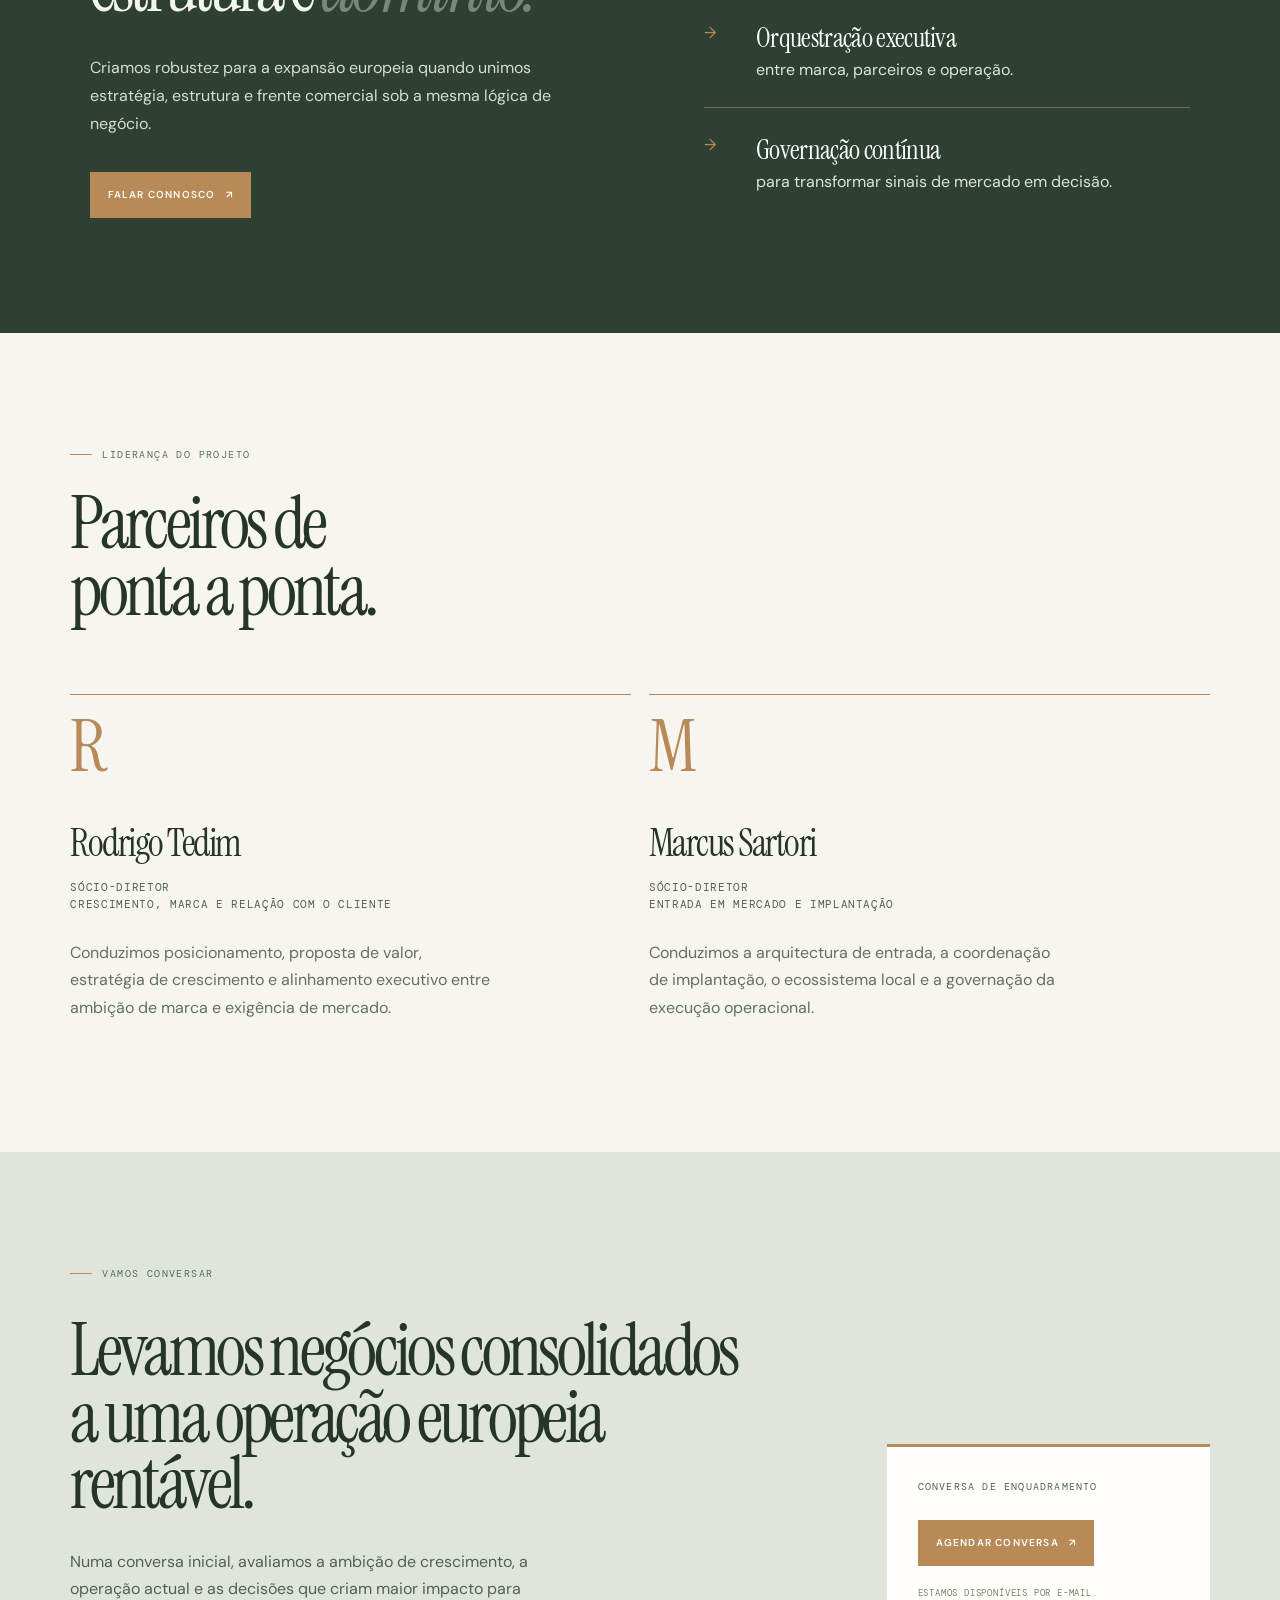
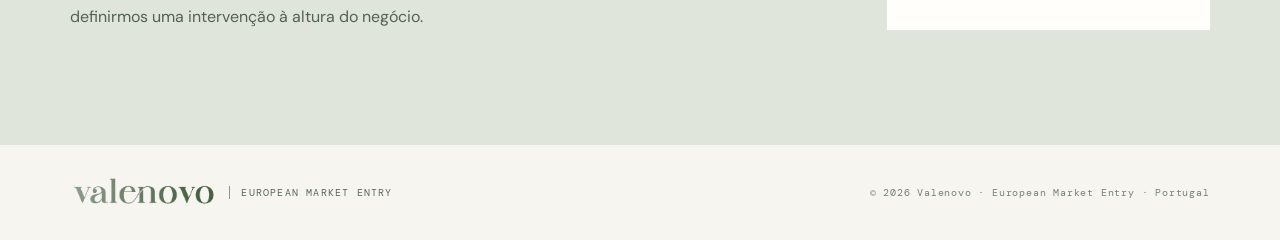
==== commit aa531f88: "Replace Valenovo advisory descriptor" ====
--- a/valenovo-site/index.html
+++ b/valenovo-site/index.html
@@ -3,8 +3,8 @@
   <head>
     <meta charset="utf-8" />
     <meta name="viewport" content="width=device-width, initial-scale=1" />
-    <meta name="description" content="Valenovo Consulting & Advisoring. Implantação de marcas em Portugal e na Europa." />
-    <title>Valenovo Consulting & Advisoring — Portugal e Europa.</title>
+    <meta name="description" content="Valenovo · European Market Entry. Implantação de marcas em Portugal e na Europa." />
+    <title>Valenovo — European Market Entry · Portugal e Europa.</title>
     <link rel="preconnect" href="https://fonts.googleapis.com" />
     <link rel="preconnect" href="https://fonts.gstatic.com" crossorigin />
     <link href="https://fonts.googleapis.com/css2?family=DM+Mono:wght@400;500&family=DM+Sans:opsz,wght@9..40,400;9..40,500;9..40,600;9..40,700&family=Instrument+Serif:ital@0;1&display=swap" rel="stylesheet" />
@@ -13,7 +13,7 @@
   </head>
   <body>
     <header class="site-header">
-      <a class="brand" href="#top" aria-label="Valenovo Consulting & Advisoring"><img src="assets/valenovo-logo-transparent.png" alt="Valenovo" /><span>Consulting &amp;<br>Advisoring</span></a>
+      <a class="brand" href="#top" aria-label="Valenovo · European Market Entry"><img src="assets/valenovo-logo-transparent.png" alt="Valenovo" /><span>European Market<br>Entry</span></a>
       <nav aria-label="Navegação principal"><a href="#servicos">Serviços</a><a href="vertice.html">Método</a><a href="areas-atuacao.html">Áreas</a><a href="#equipa">Equipa</a><a href="#contacto">Contacto</a></nav>
       <a class="client-access" href="cliente.html"><span class="access-dot"></span>Área de cliente</a>
       <details class="mobile-menu">
@@ -77,6 +77,6 @@
         <p class="eyebrow">Vamos conversar</p><div class="contact-grid"><div><h2>Levamos negócios consolidados a uma operação europeia rentável.</h2><p>Numa conversa inicial, avaliamos a ambição de crescimento, a operação actual e as decisões que criam maior impacto para definirmos uma intervenção à altura do negócio.</p></div><div class="contact-action"><p>Conversa de enquadramento</p><a class="button" href="mailto:hello@valenovo.pt?subject=Conversa%20de%20enquadramento%20Valenovo">Agendar conversa <span>↗︎</span></a><small>Estamos disponíveis por e-mail.</small></div></div>
       </section>
     </main>
-    <footer><div><img src="assets/valenovo-logo-transparent.png" alt="Valenovo" /><span>Consulting &amp; Advisoring</span></div><span>© 2026 Valenovo Consulting &amp; Advisoring · Portugal</span></footer>
+    <footer><div><img src="assets/valenovo-logo-transparent.png" alt="Valenovo" /><span>European Market Entry</span></div><span>© 2026 Valenovo · European Market Entry · Portugal</span></footer>
   </body>
 </html>
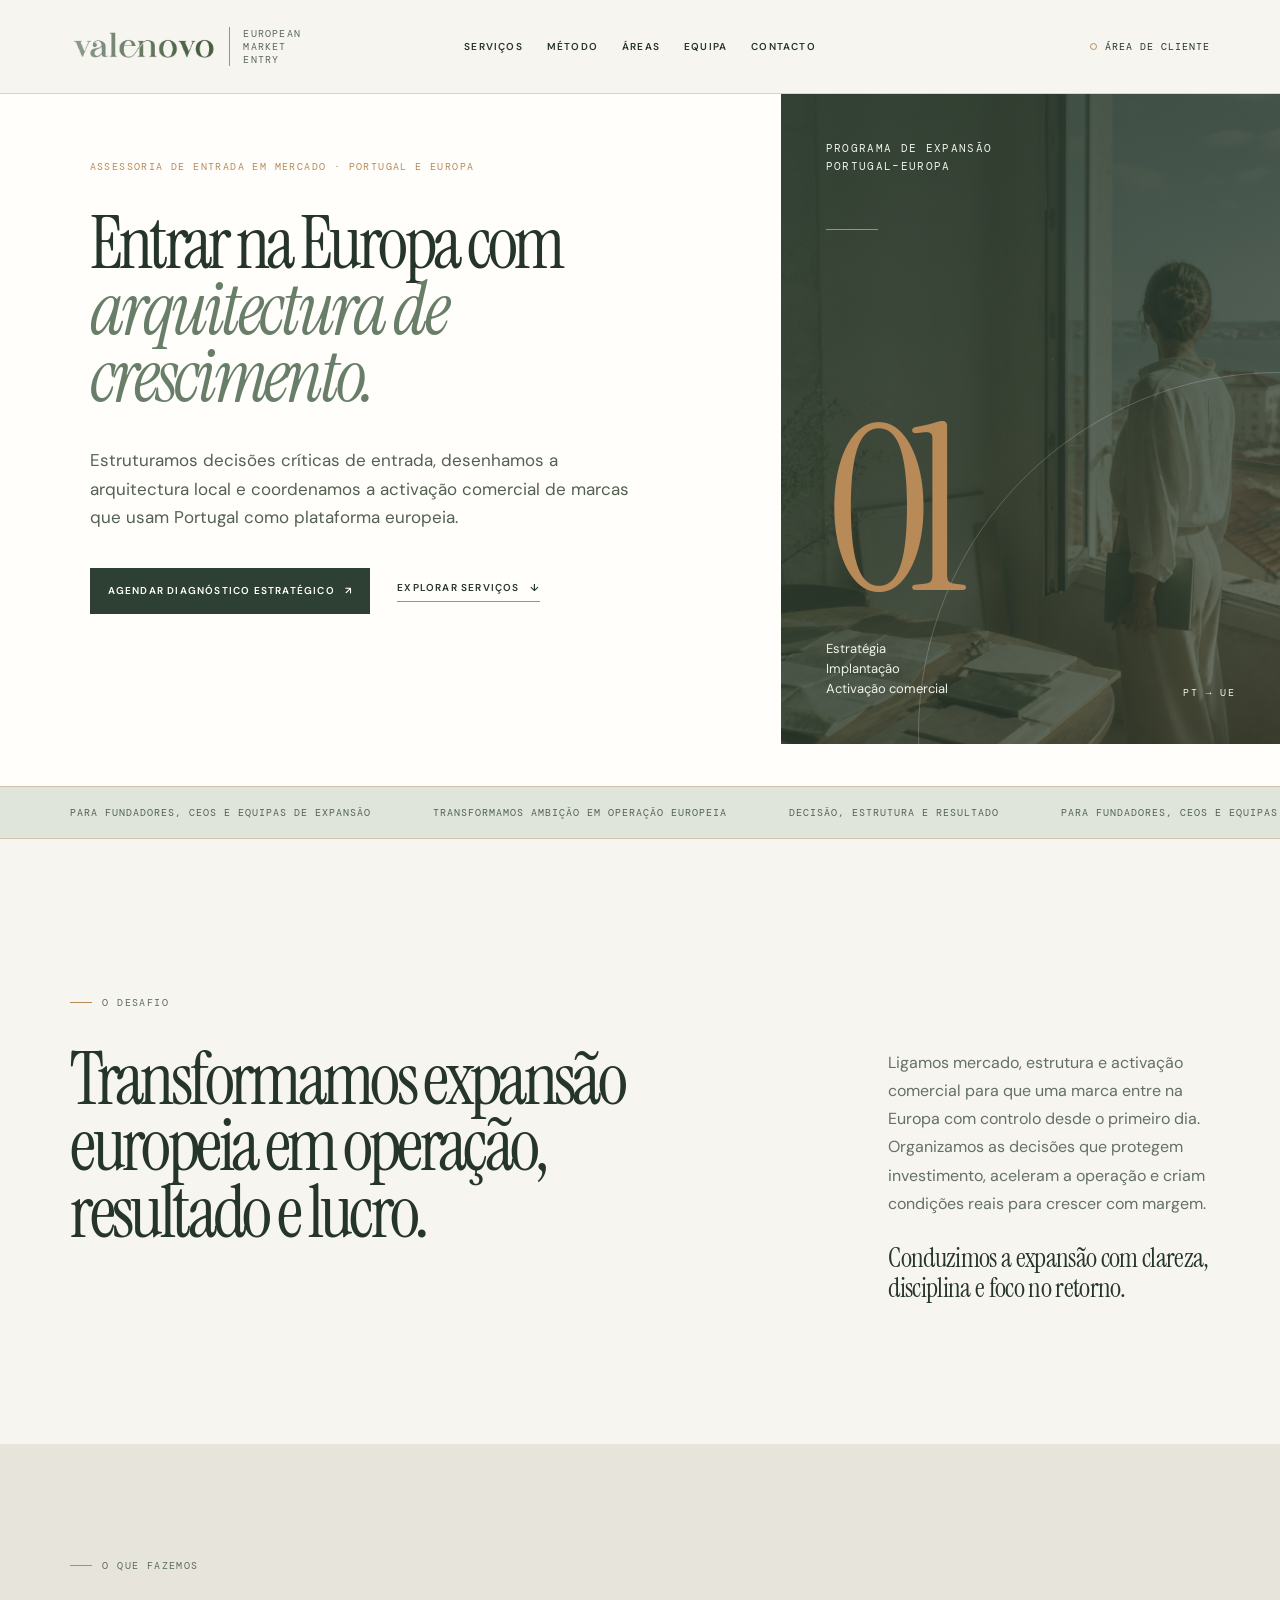
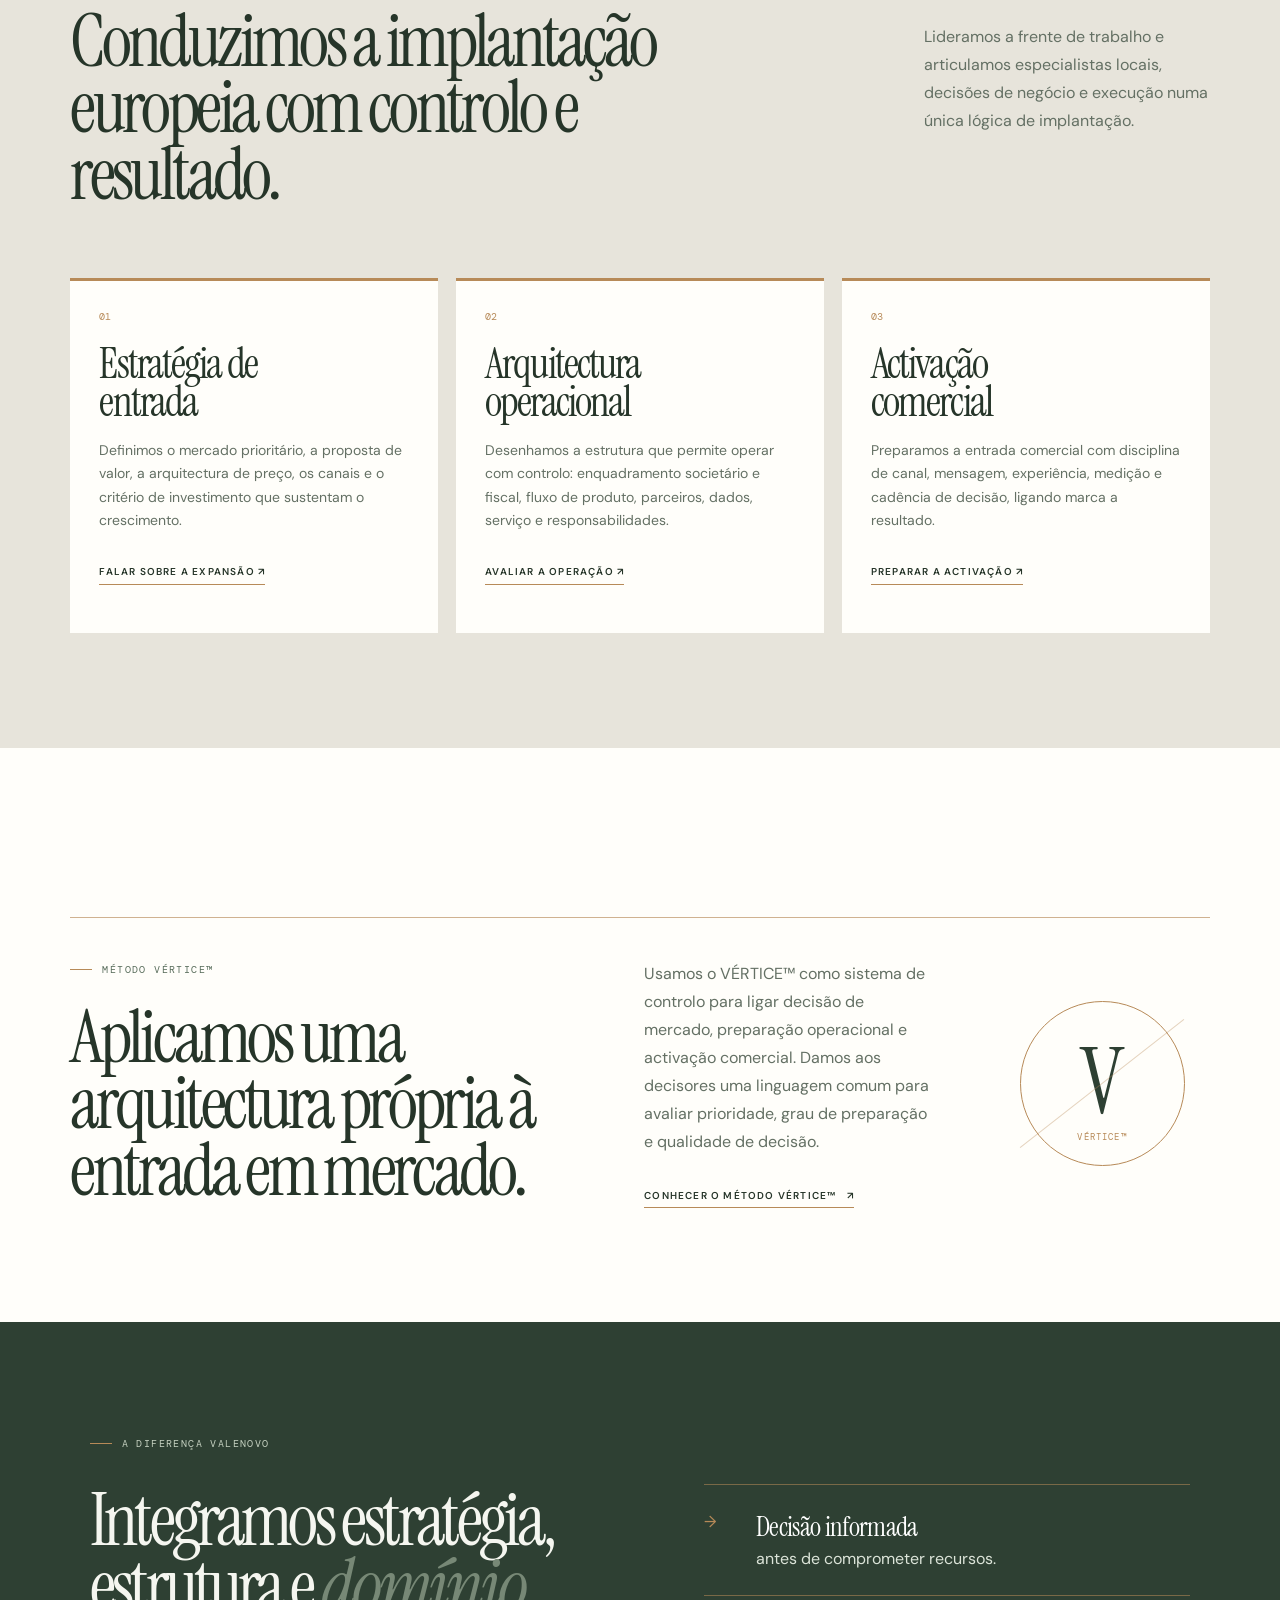
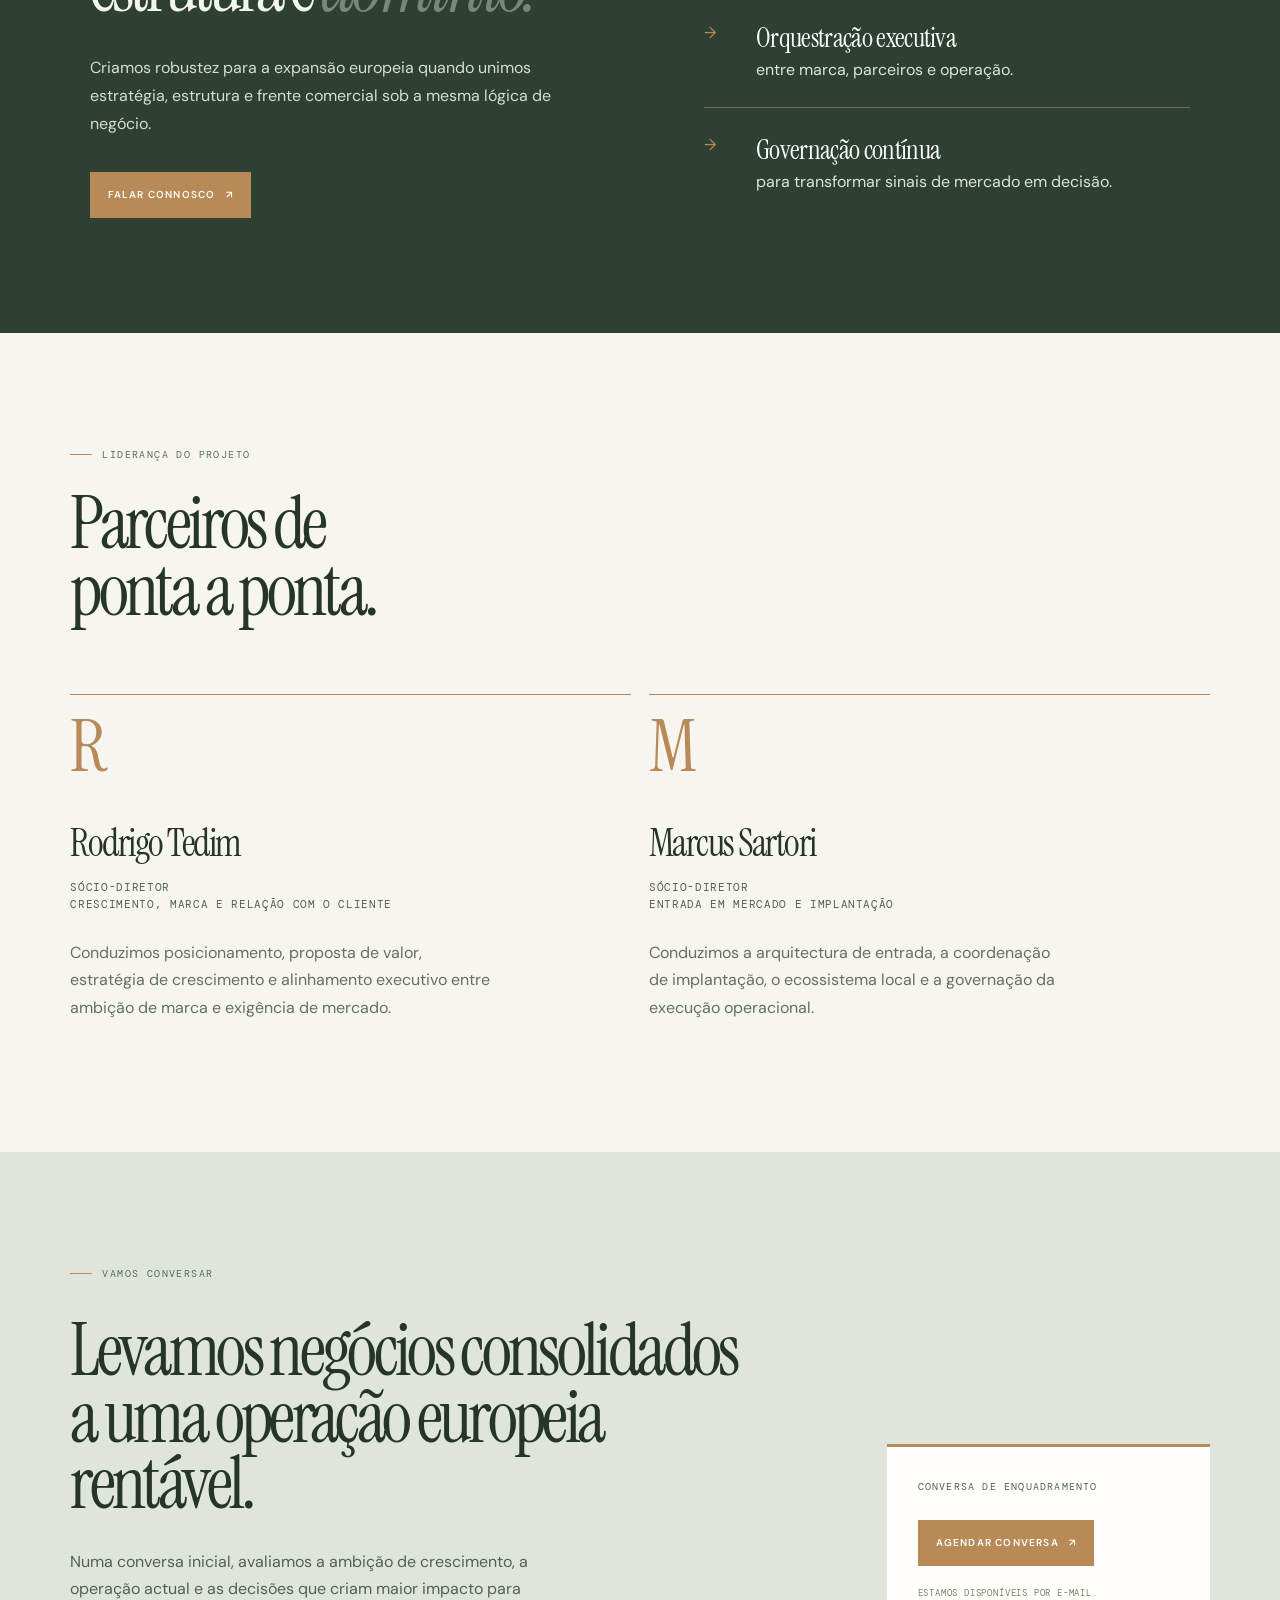
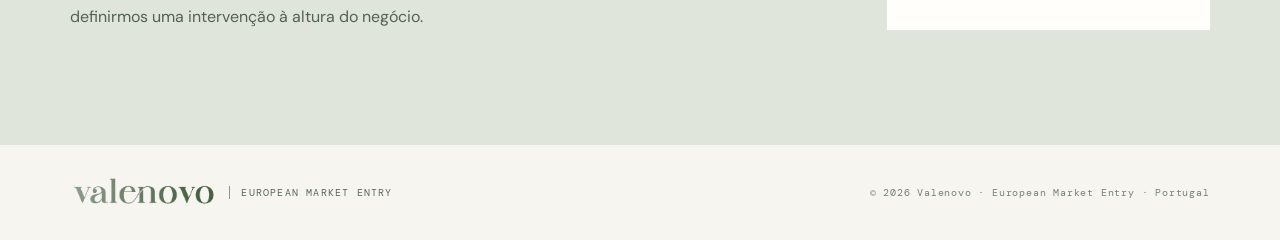
==== commit 8f48fd20: "Keep European Market Entry line treatment consistent" ====
--- a/valenovo-site/index.html
+++ b/valenovo-site/index.html
@@ -13,7 +13,7 @@
   </head>
   <body>
     <header class="site-header">
-      <a class="brand" href="#top" aria-label="Valenovo · European Market Entry"><img src="assets/valenovo-logo-transparent.png" alt="Valenovo" /><span>European Market<br>Entry</span></a>
+      <a class="brand" href="#top" aria-label="Valenovo · European Market Entry"><img src="assets/valenovo-logo-transparent.png" alt="Valenovo" /><span>European<br>Market<br>Entry</span></a>
       <nav aria-label="Navegação principal"><a href="#servicos">Serviços</a><a href="vertice.html">Método</a><a href="areas-atuacao.html">Áreas</a><a href="#equipa">Equipa</a><a href="#contacto">Contacto</a></nav>
       <a class="client-access" href="cliente.html"><span class="access-dot"></span>Área de cliente</a>
       <details class="mobile-menu">
@@ -77,6 +77,6 @@
         <p class="eyebrow">Vamos conversar</p><div class="contact-grid"><div><h2>Levamos negócios consolidados a uma operação europeia rentável.</h2><p>Numa conversa inicial, avaliamos a ambição de crescimento, a operação actual e as decisões que criam maior impacto para definirmos uma intervenção à altura do negócio.</p></div><div class="contact-action"><p>Conversa de enquadramento</p><a class="button" href="mailto:hello@valenovo.pt?subject=Conversa%20de%20enquadramento%20Valenovo">Agendar conversa <span>↗︎</span></a><small>Estamos disponíveis por e-mail.</small></div></div>
       </section>
     </main>
-    <footer><div><img src="assets/valenovo-logo-transparent.png" alt="Valenovo" /><span>European Market Entry</span></div><span>© 2026 Valenovo · European Market Entry · Portugal</span></footer>
+    <footer><div><img src="assets/valenovo-logo-transparent.png" alt="Valenovo" /><span>European&nbsp;Market&nbsp;Entry</span></div><span>© 2026 Valenovo · European Market Entry · Portugal</span></footer>
   </body>
 </html>
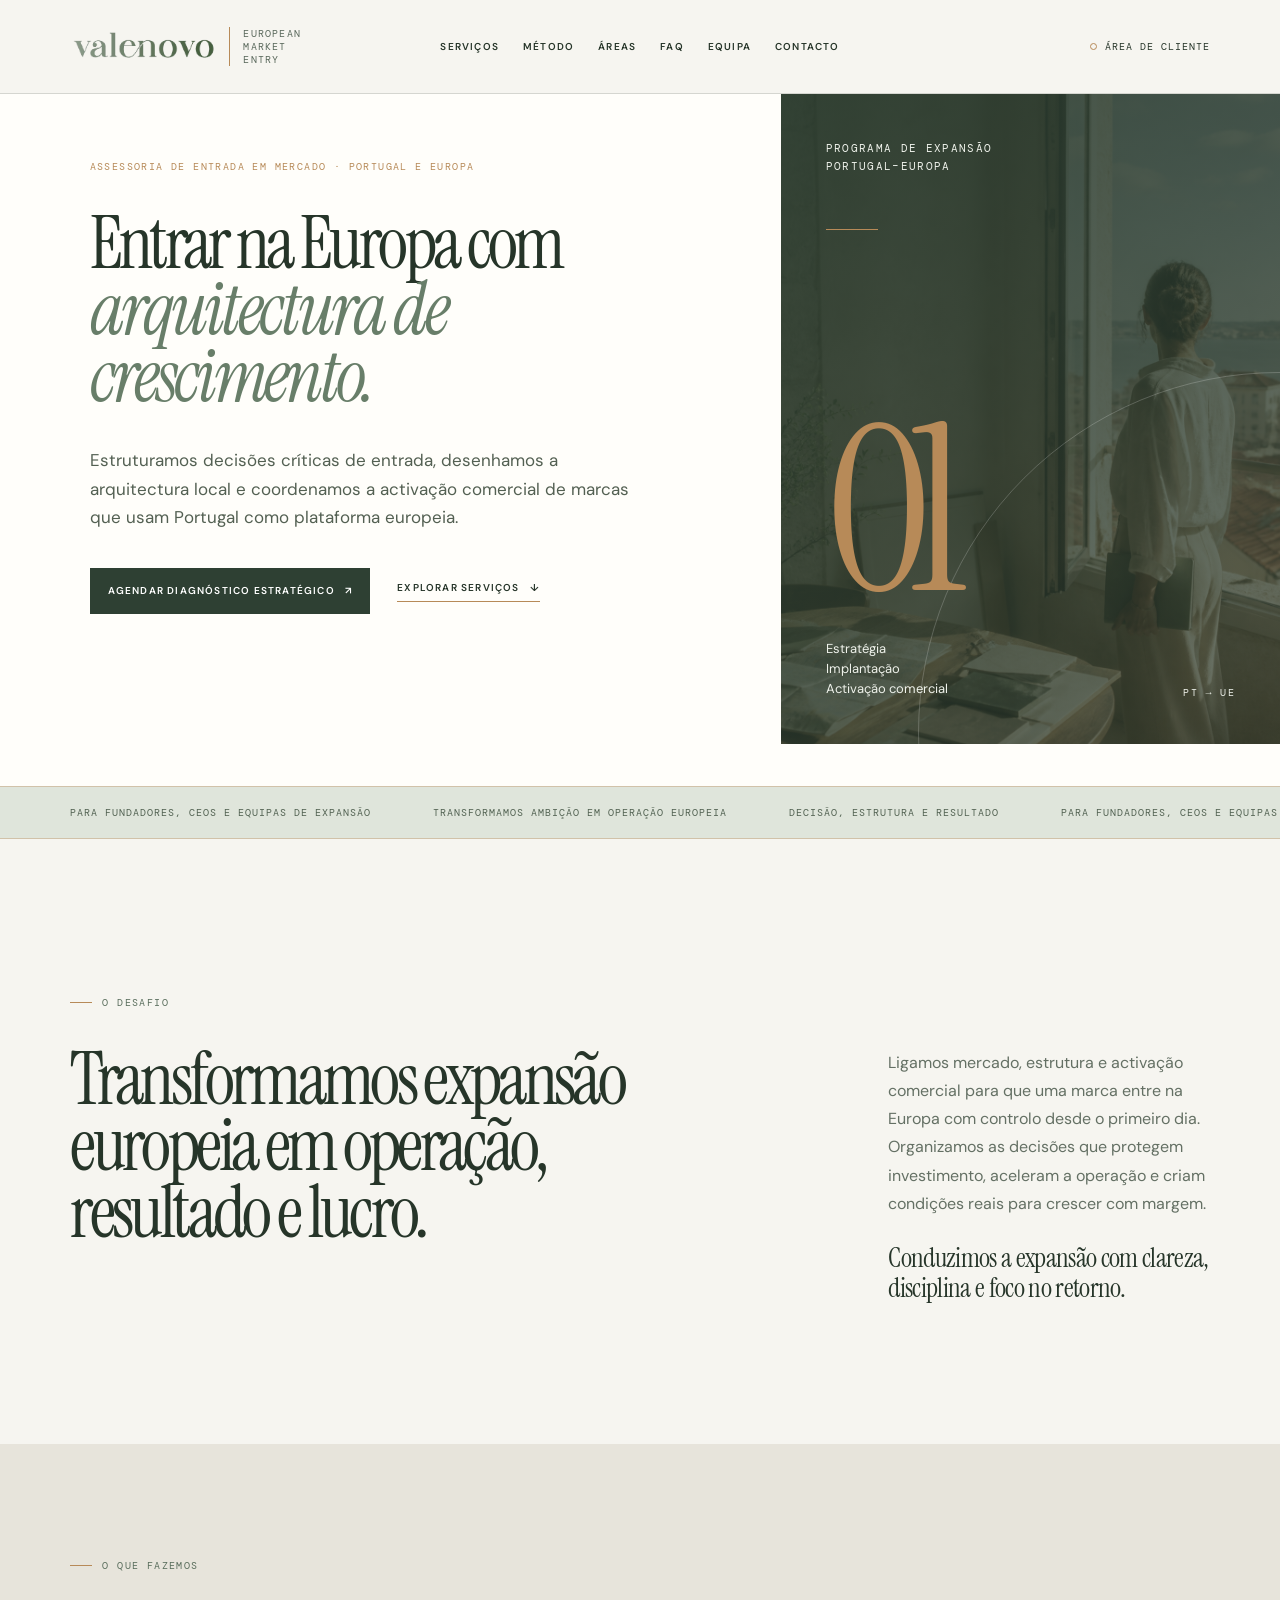
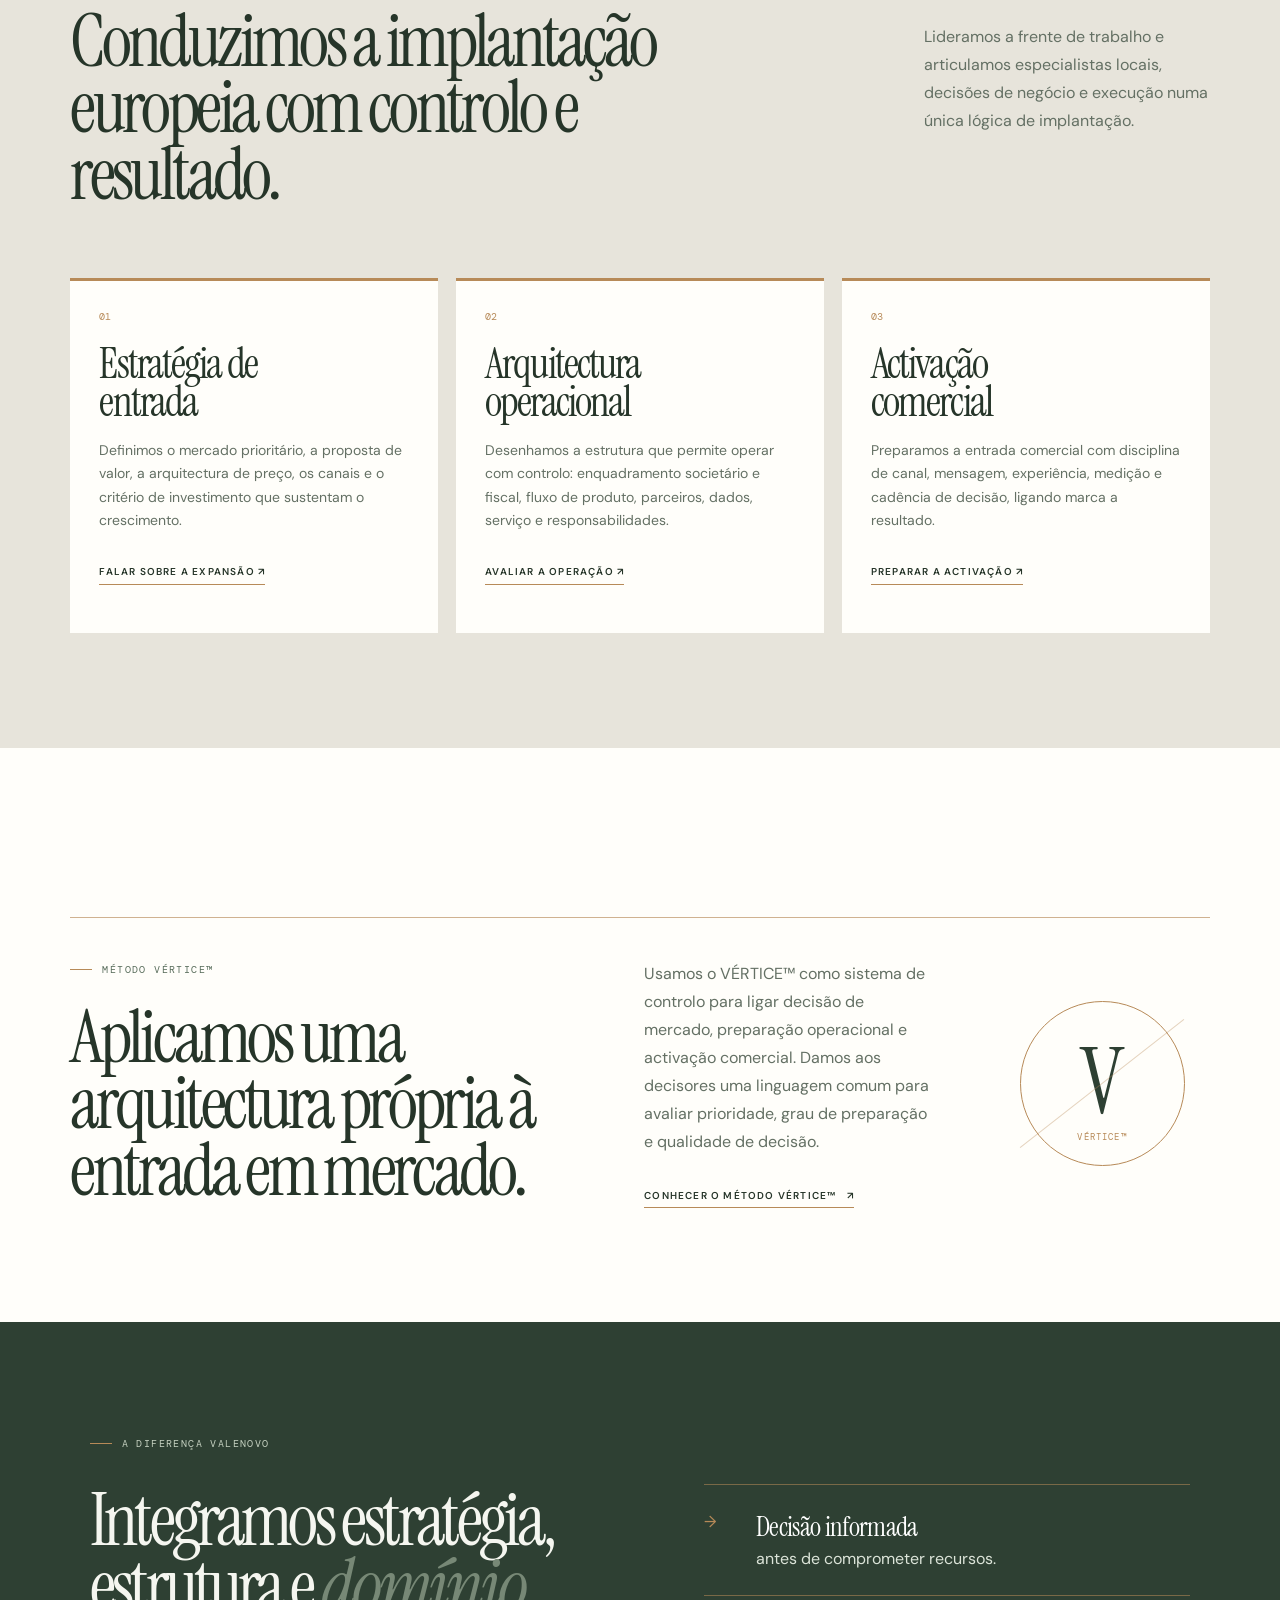
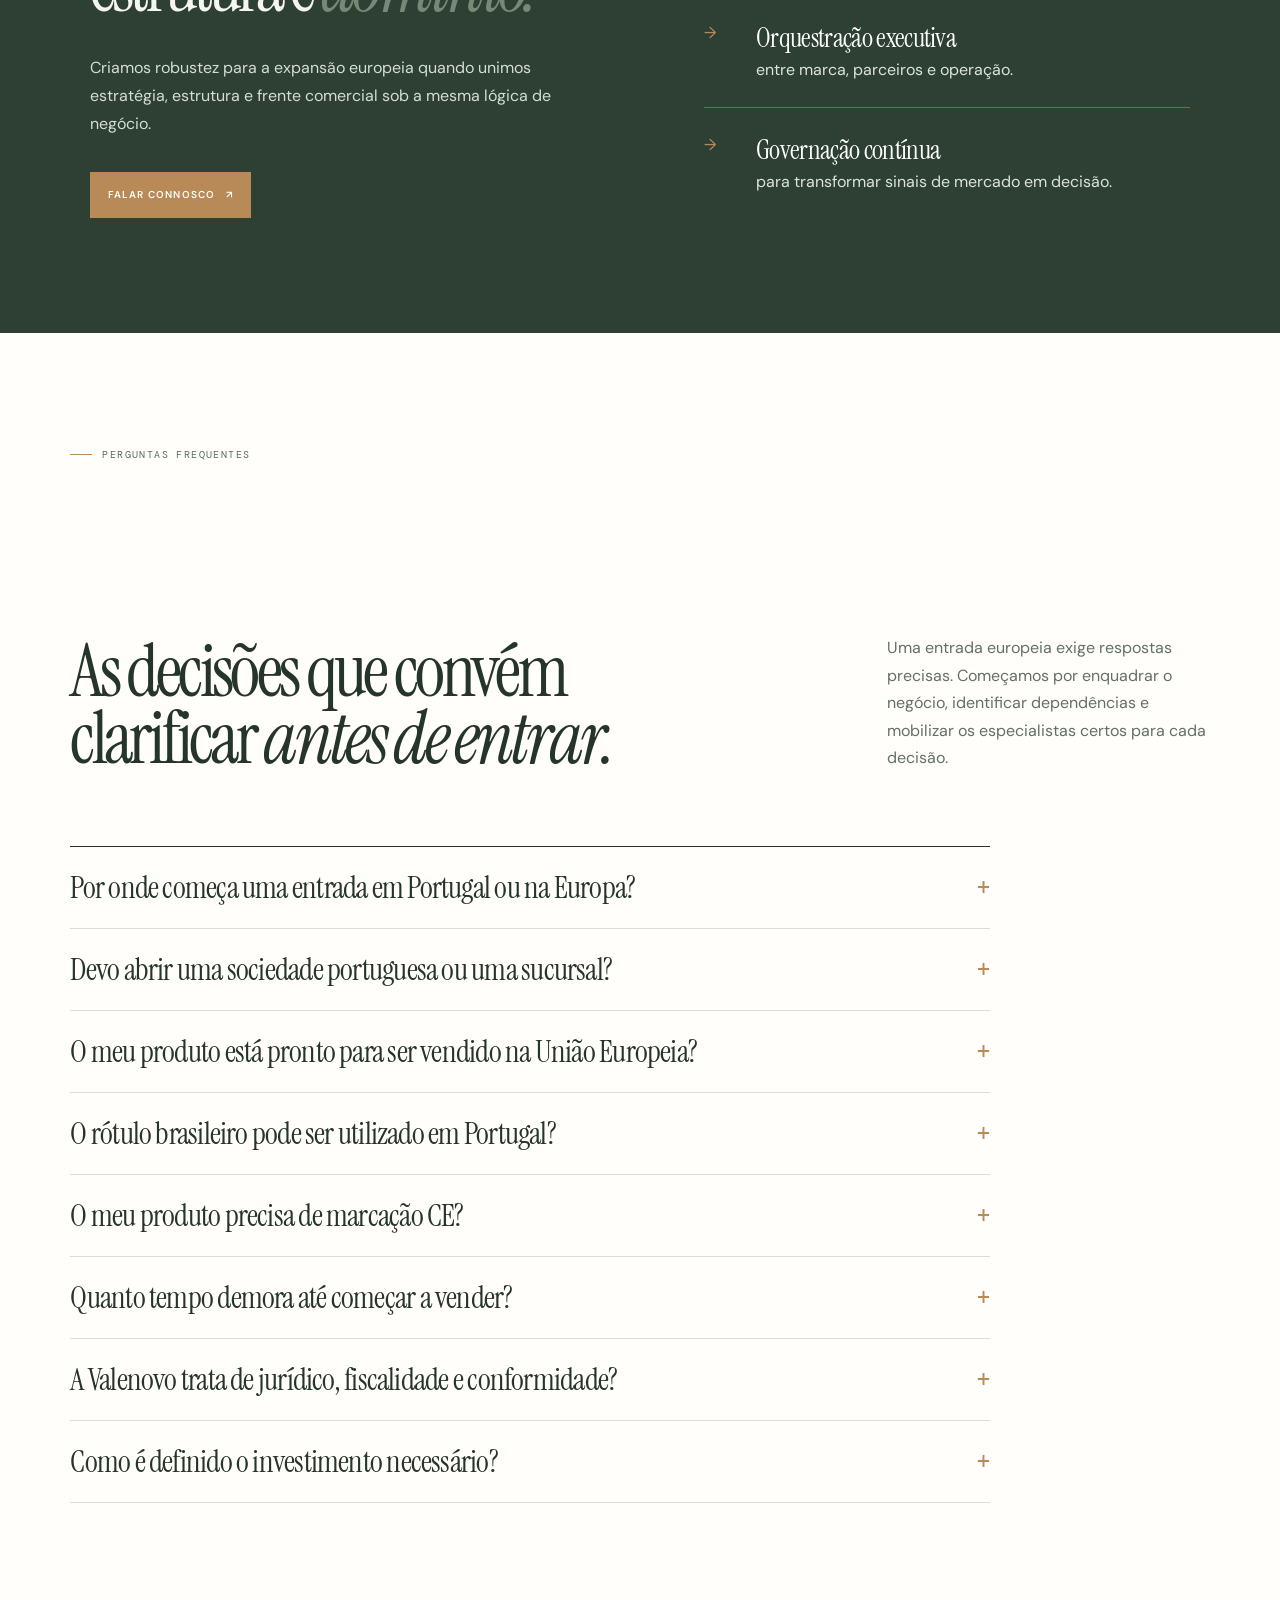
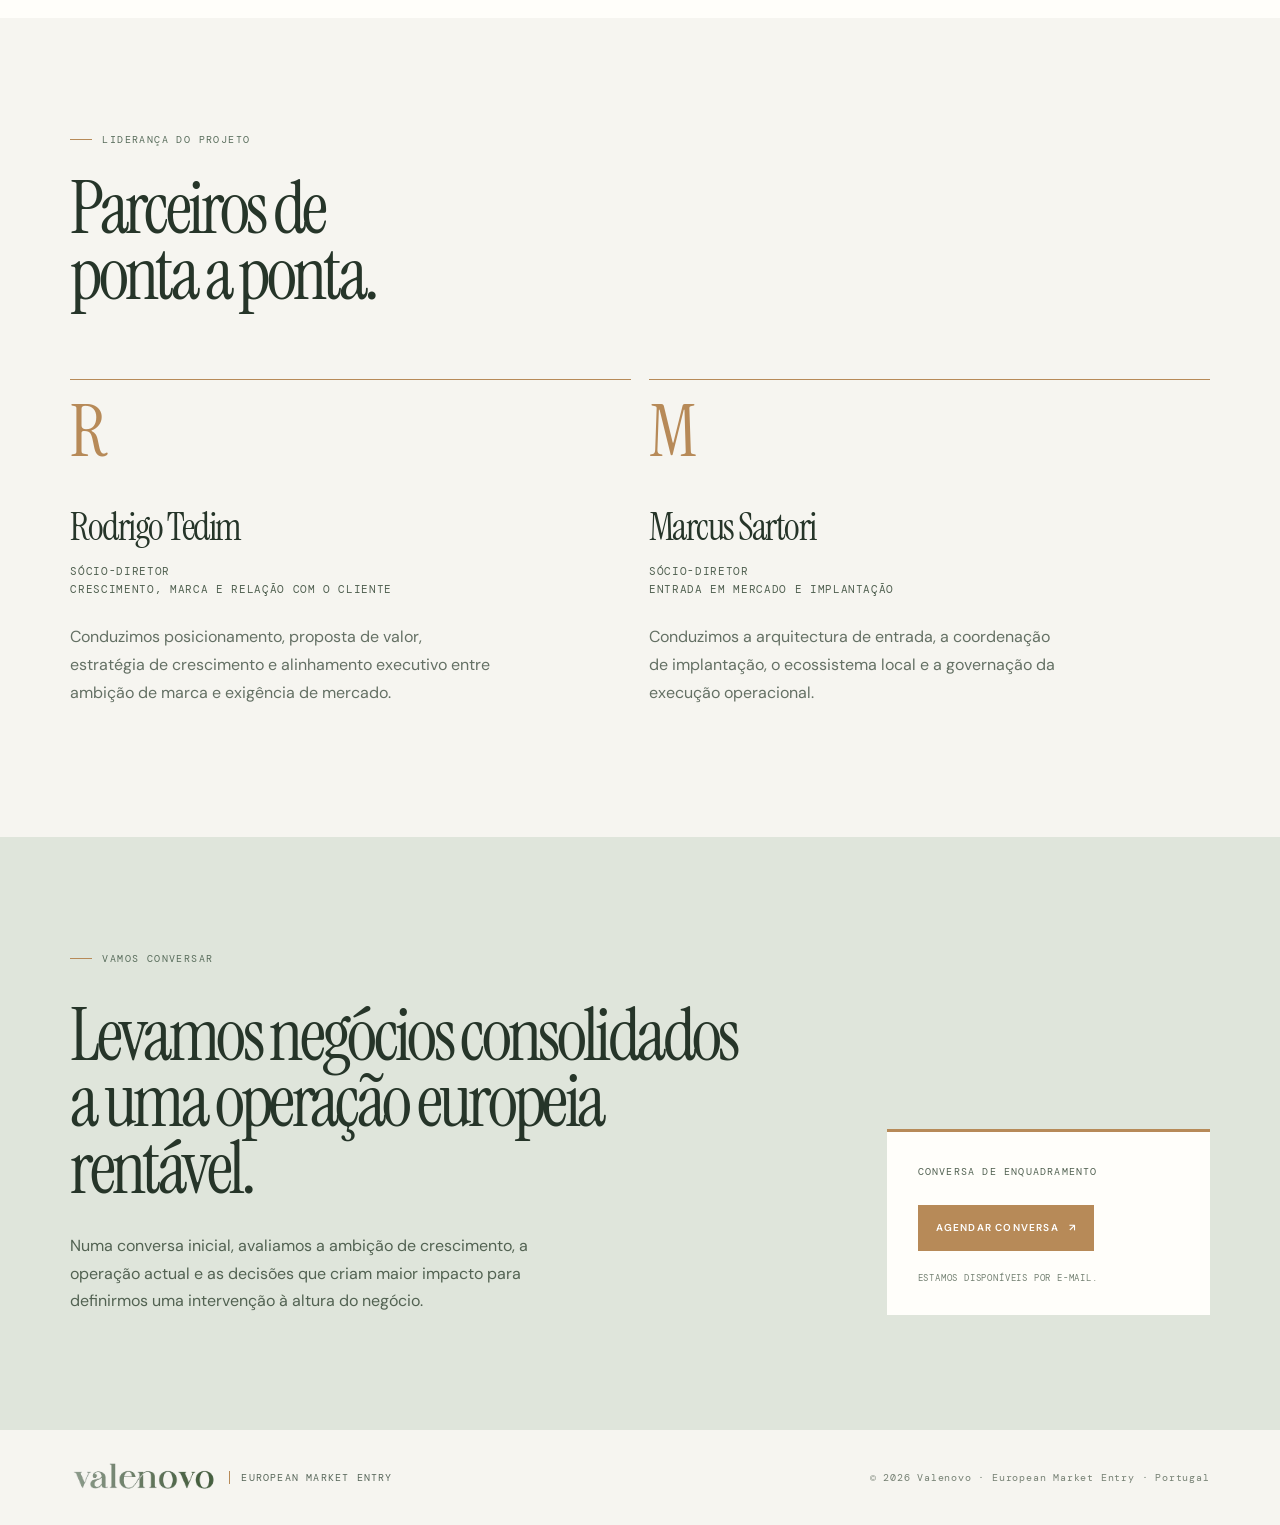
==== commit 2d042e1e: "Add Valenovo FAQ staging draft" ====
--- a/valenovo-site/index.html
+++ b/valenovo-site/index.html
@@ -14,11 +14,11 @@
   <body>
     <header class="site-header">
       <a class="brand" href="#top" aria-label="Valenovo · European Market Entry"><img src="assets/valenovo-logo-transparent.png" alt="Valenovo" /><span>European<br>Market<br>Entry</span></a>
-      <nav aria-label="Navegação principal"><a href="#servicos">Serviços</a><a href="vertice.html">Método</a><a href="areas-atuacao.html">Áreas</a><a href="#equipa">Equipa</a><a href="#contacto">Contacto</a></nav>
+      <nav aria-label="Navegação principal"><a href="#servicos">Serviços</a><a href="vertice.html">Método</a><a href="areas-atuacao.html">Áreas</a><a href="#faq">FAQ</a><a href="#equipa">Equipa</a><a href="#contacto">Contacto</a></nav>
       <a class="client-access" href="cliente.html"><span class="access-dot"></span>Área de cliente</a>
       <details class="mobile-menu">
         <summary aria-label="Abrir menu"><span></span></summary>
-        <nav aria-label="Navegação móvel"><a href="#servicos">Serviços</a><a href="vertice.html">Método</a><a href="areas-atuacao.html">Áreas</a><a href="#equipa">Equipa</a><a href="#contacto">Contacto</a><a class="mobile-menu-client" href="cliente.html">Área de cliente</a></nav>
+        <nav aria-label="Navegação móvel"><a href="#servicos">Serviços</a><a href="vertice.html">Método</a><a href="areas-atuacao.html">Áreas</a><a href="#faq">FAQ</a><a href="#equipa">Equipa</a><a href="#contacto">Contacto</a><a class="mobile-menu-client" href="cliente.html">Área de cliente</a></nav>
       </details>
     </header>
 
@@ -68,6 +68,20 @@
         <div class="why-list"><article><span>→</span><p><b>Decisão informada</b> antes de comprometer recursos.</p></article><article><span>→</span><p><b>Orquestração executiva</b> entre marca, parceiros e operação.</p></article><article><span>→</span><p><b>Governação contínua</b> para transformar sinais de mercado em decisão.</p></article></div>
       </section>
 
+      <section class="faq section" id="faq" aria-labelledby="faq-title">
+        <div class="faq-head"><p class="eyebrow">Perguntas frequentes</p><h2 id="faq-title">As decisões que convém<br>clarificar <em>antes de entrar.</em></h2><p>Uma entrada europeia exige respostas precisas. Começamos por enquadrar o negócio, identificar dependências e mobilizar os especialistas certos para cada decisão.</p></div>
+        <div class="faq-list">
+          <details><summary>Por onde começa uma entrada em Portugal ou na Europa?<span>+</span></summary><p>Começa pela decisão de mercado: categoria, cliente, proposta de valor, canal prioritário e critério económico. Só depois desenhamos a estrutura local e a sequência de implantação.</p></details>
+          <details><summary>Devo abrir uma sociedade portuguesa ou uma sucursal?<span>+</span></summary><p>Depende da operação, do plano fiscal, do risco e da ambição de expansão. Avaliamos os cenários de negócio e articulamos a decisão com assessoria jurídica e fiscal especializada.</p></details>
+          <details><summary>O meu produto está pronto para ser vendido na União Europeia?<span>+</span></summary><p>Nem sempre. Antes da entrada, verificamos requisitos aplicáveis de produto, rotulagem, segurança, documentação, logística e responsabilidade — de acordo com a categoria e os mercados escolhidos.</p></details>
+          <details><summary>O rótulo brasileiro pode ser utilizado em Portugal?<span>+</span></summary><p>Pode exigir adaptação. Os requisitos variam por categoria, idioma, composição, alegações e informação ao consumidor. Mapeamos o que deve ser validado antes de comprometer produção ou stock.</p></details>
+          <details><summary>O meu produto precisa de marcação CE?<span>+</span></summary><p>A marcação CE aplica-se apenas a determinadas famílias de produto. Identificamos se é relevante para a categoria e coordenamos a validação técnica necessária com parceiros competentes.</p></details>
+          <details><summary>Quanto tempo demora até começar a vender?<span>+</span></summary><p>O prazo depende da maturidade da marca, categoria, requisitos de conformidade, rota logística e canal comercial. A primeira fase serve precisamente para transformar essas dependências num plano sequenciado e realista.</p></details>
+          <details><summary>A Valenovo trata de jurídico, fiscalidade e conformidade?<span>+</span></summary><p>Conduzimos a estratégia e a coordenação da implantação. Para matérias reguladas, articulamos os especialistas locais adequados e garantimos que cada parecer entra na decisão de negócio certa.</p></details>
+          <details><summary>Como é definido o investimento necessário?<span>+</span></summary><p>Separamos o investimento de operação dos custos de conformidade, parceiros e activação comercial. O objectivo é tomar a decisão com visibilidade sobre capital, margem, risco e próximos passos.</p></details>
+        </div>
+      </section>
+
       <section class="team section" id="equipa">
         <div class="team-head"><p class="eyebrow">Liderança do projeto</p><h2>Parceiros de<br>ponta a ponta.</h2></div>
         <div class="team-grid"><article><p class="initial">R</p><h3>Rodrigo Tedim</h3><p class="role">Sócio-diretor<br>Crescimento, marca e relação com o cliente</p><p>Conduzimos posicionamento, proposta de valor, estratégia de crescimento e alinhamento executivo entre ambição de marca e exigência de mercado.</p></article><article><p class="initial">M</p><h3>Marcus Sartori</h3><p class="role">Sócio-diretor<br>Entrada em mercado e implantação</p><p>Conduzimos a arquitectura de entrada, a coordenação de implantação, o ecossistema local e a governação da execução operacional.</p></article></div>
--- a/valenovo-site/styles.css
+++ b/valenovo-site/styles.css
@@ -398,6 +398,62 @@
   letter-spacing: -0.025em;
   color: white;
   margin-bottom: 2px;
+}
+.faq {
+  background: var(--white);
+}
+.faq-head {
+  display: grid;
+  grid-template-columns: 1.15fr 0.55fr;
+  gap: 11vw;
+}
+.faq-head h2 {
+  grid-column: 1;
+  font: clamp(50px, 5.7vw, 90px) / 0.91 var(--serif);
+  letter-spacing: -0.05em;
+  margin: 37px 0 0;
+}
+.faq-head > p:last-child {
+  grid-column: 2;
+  grid-row: 1 / span 2;
+  align-self: end;
+  margin: 0;
+  color: var(--muted);
+  line-height: 1.72;
+}
+.faq-list {
+  max-width: 920px;
+  margin-top: 74px;
+  border-top: 1px solid var(--ink);
+}
+.faq-list details {
+  border-bottom: 1px solid var(--line);
+}
+.faq-list summary {
+  display: flex;
+  align-items: center;
+  justify-content: space-between;
+  gap: 28px;
+  padding: 25px 0;
+  cursor: pointer;
+  list-style: none;
+  font: 31px/1 var(--serif);
+  letter-spacing: -0.025em;
+}
+.faq-list summary::-webkit-details-marker { display: none; }
+.faq-list summary::marker { content: ""; }
+.faq-list summary span {
+  flex: 0 0 auto;
+  color: var(--gold);
+  font: 25px/1 var(--mono);
+  transition: transform .18s ease;
+}
+.faq-list details[open] summary span { transform: rotate(45deg); }
+.faq-list details p {
+  max-width: 730px;
+  margin: -3px 58px 27px 0;
+  color: var(--muted);
+  line-height: 1.72;
 }
 .team {
   background: var(--paper);
@@ -596,6 +652,7 @@
   .intro-grid,
   .section-heading,
   .programme-head,
+  .faq-head,
   .contact-grid,
   .team-head {
     grid-template-columns: 1fr;
@@ -631,6 +688,23 @@
   }
   .why-list {
     padding: 0 23px 80px;
+  }
+  .faq-head h2 {
+    margin-top: 30px;
+  }
+  .faq-head > p:last-child {
+    grid-column: auto;
+    grid-row: auto;
+  }
+  .faq-list {
+    margin-top: 50px;
+  }
+  .faq-list summary {
+    padding: 21px 0;
+    font-size: 27px;
+  }
+  .faq-list p {
+    margin-right: 0;
   }
   .team-grid {
     margin-top: 48px;
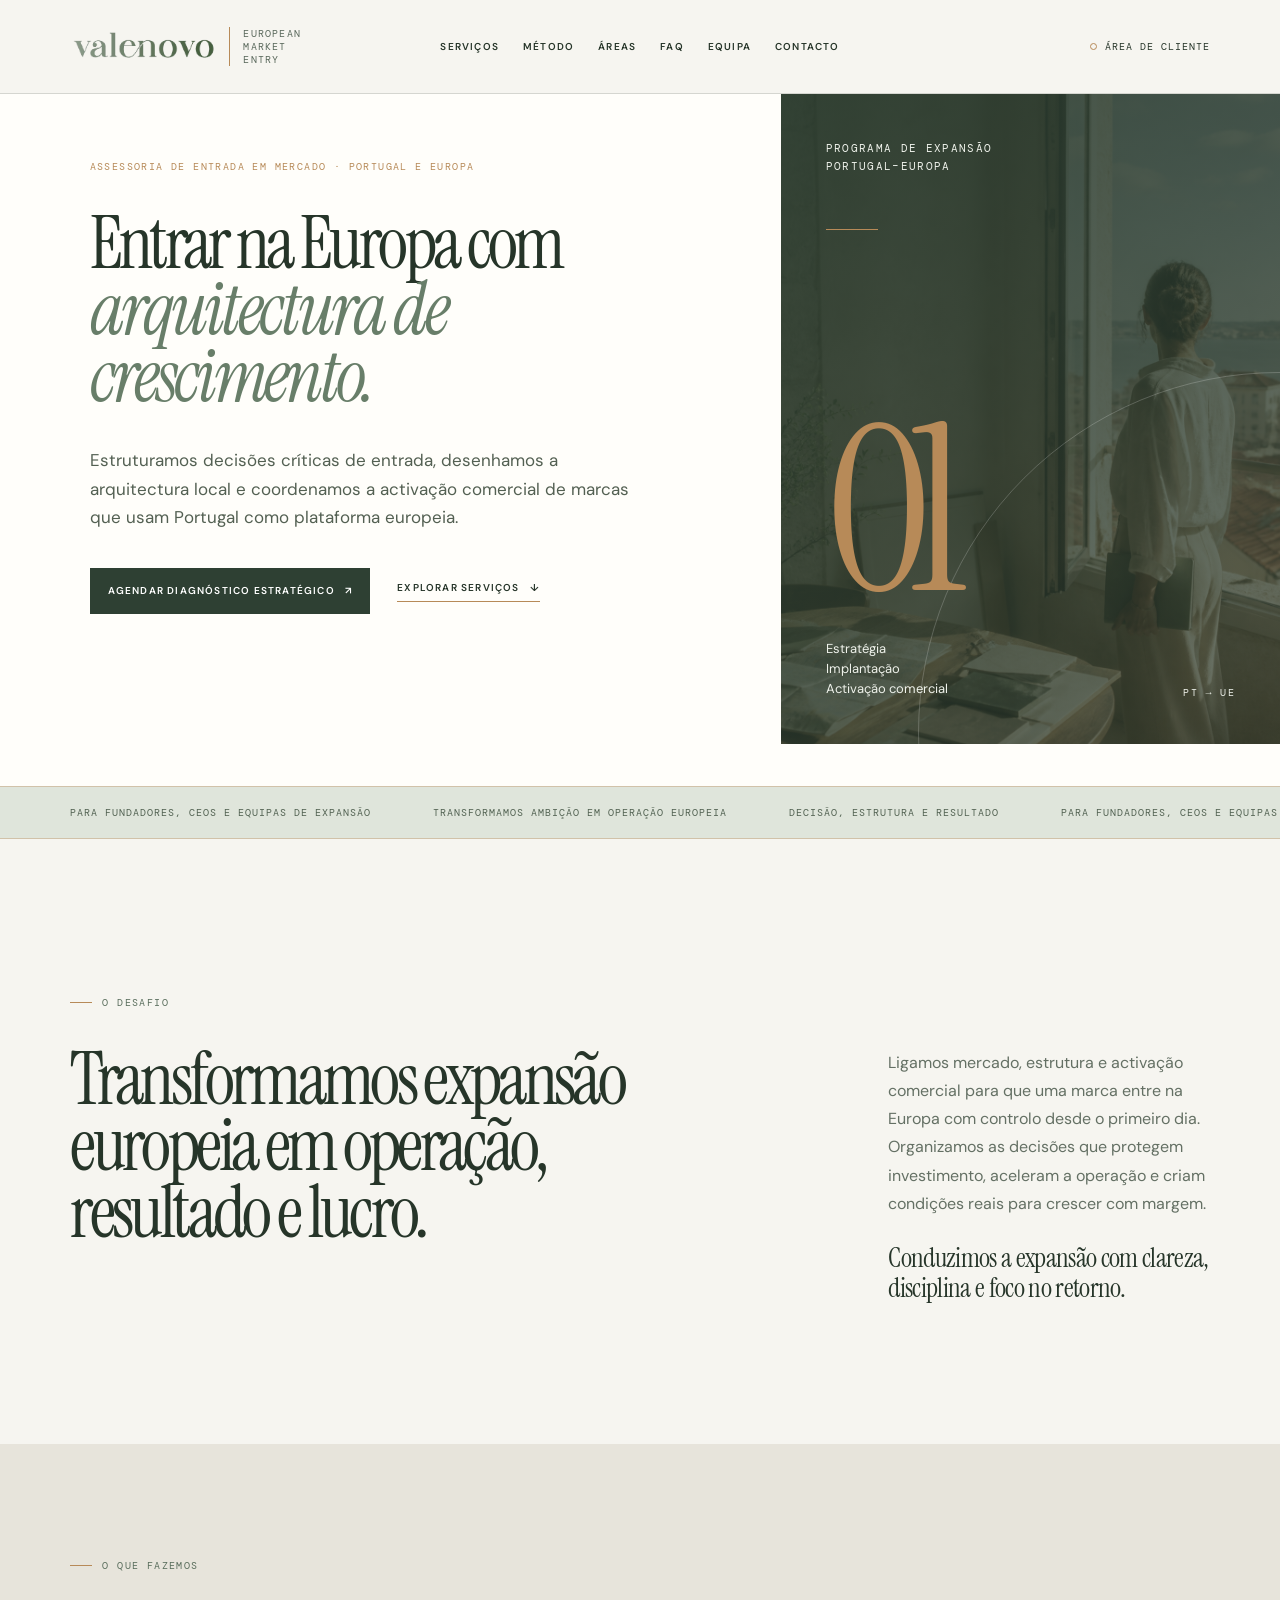
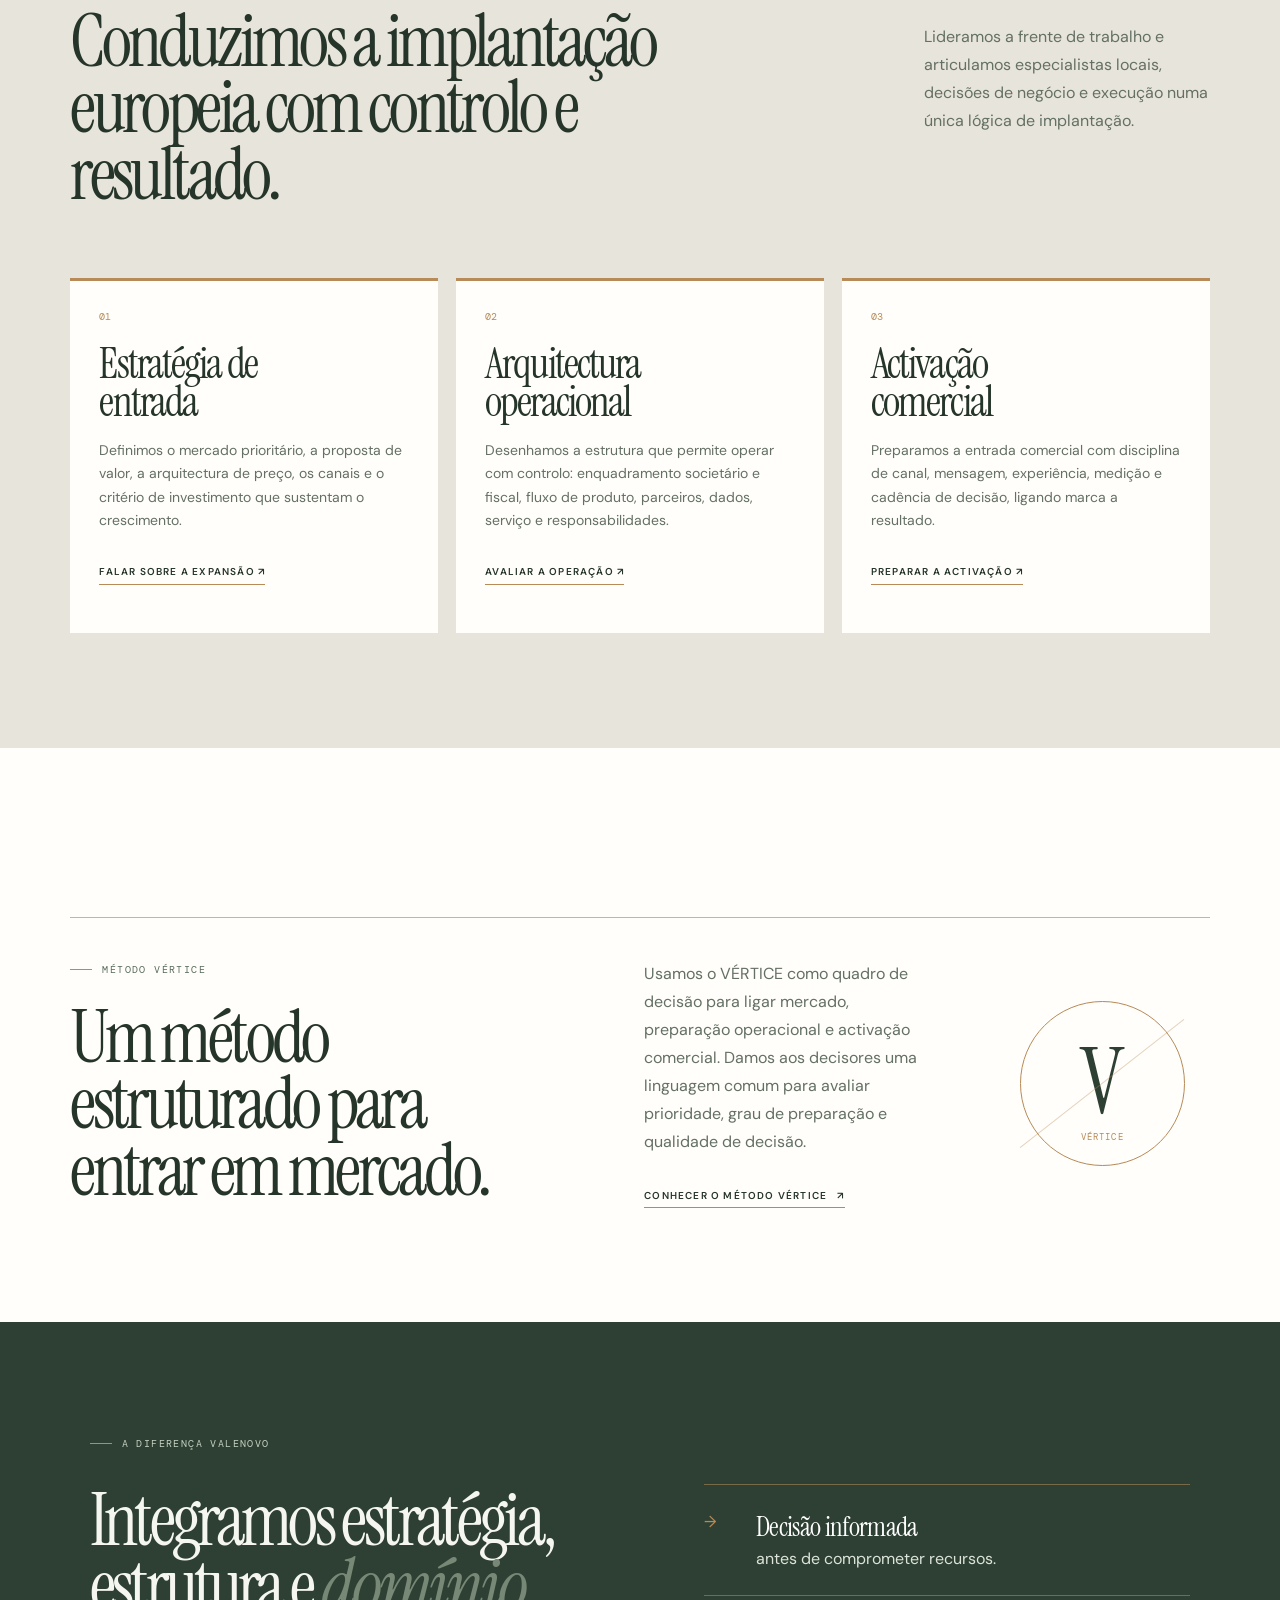
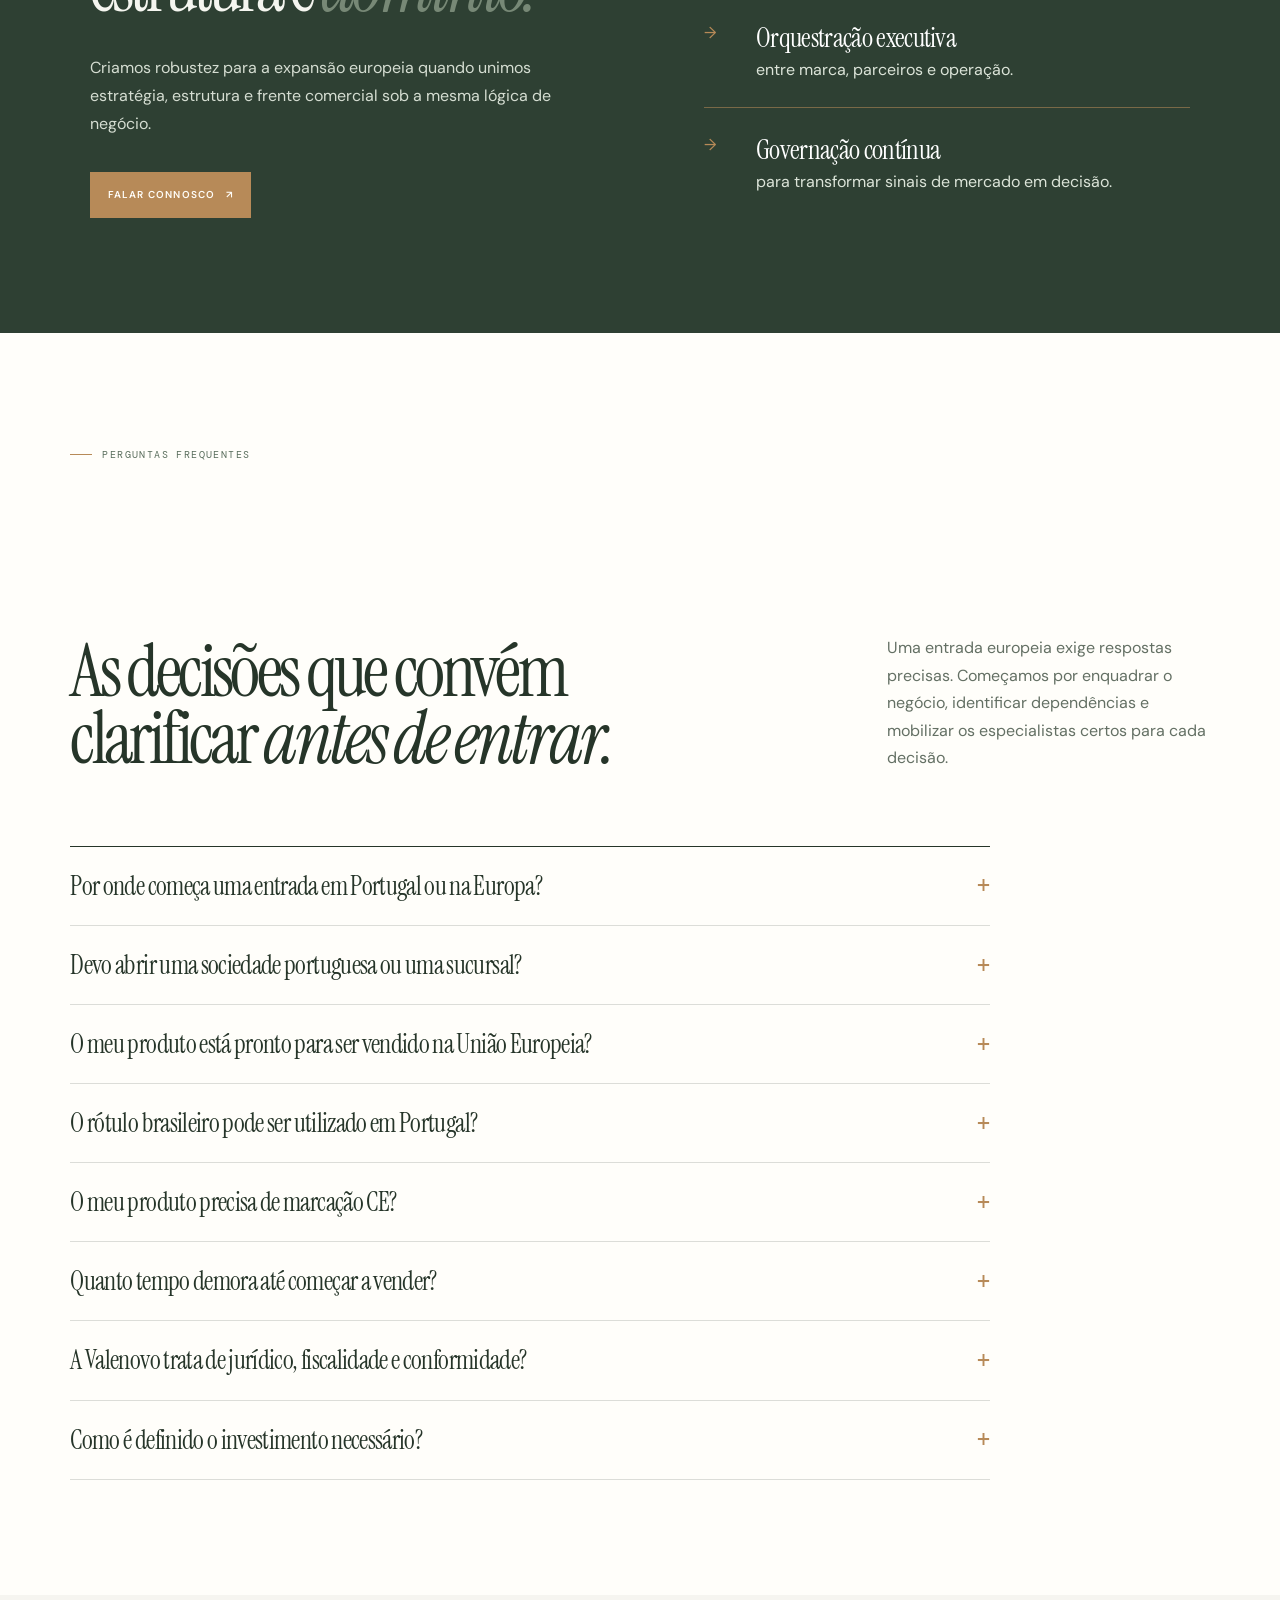
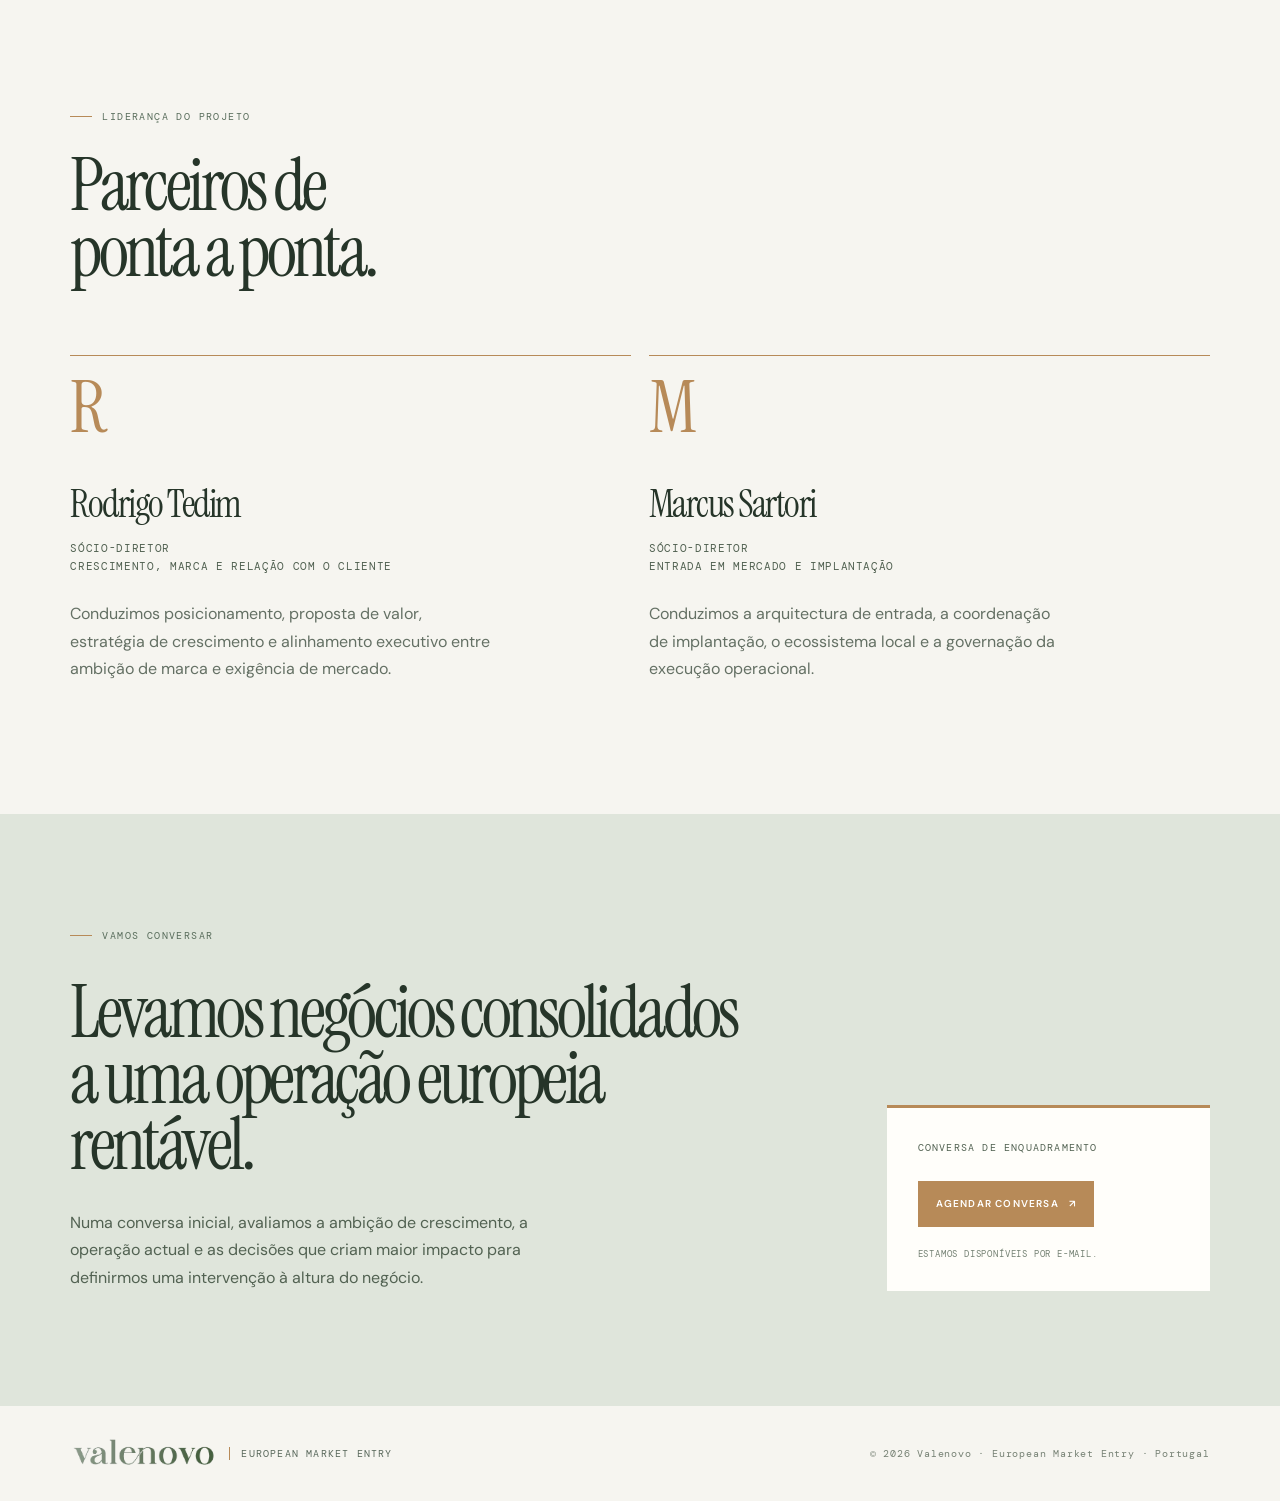
==== commit 80b589c6: "Reposition Vertice as Valenovo work framework" ====
--- a/valenovo-site/index.html
+++ b/valenovo-site/index.html
@@ -60,7 +60,7 @@
       </section>
 
       <section class="programme section" id="processo">
-        <div class="method-teaser"><div><p class="eyebrow">Método VÉRTICE™</p><h2>Aplicamos uma arquitectura própria à entrada em mercado.</h2></div><div><p>Usamos o VÉRTICE™ como sistema de controlo para ligar decisão de mercado, preparação operacional e activação comercial. Damos aos decisores uma linguagem comum para avaliar prioridade, grau de preparação e qualidade de decisão.</p><a class="quiet-link" href="vertice.html">Conhecer o Método VÉRTICE™ <span>↗︎</span></a></div><div class="method-mark" aria-hidden="true"><span>V</span><small>VÉRTICE™</small><i></i></div></div>
+        <div class="method-teaser"><div><p class="eyebrow">Método VÉRTICE</p><h2>Um método estruturado para entrar em mercado.</h2></div><div><p>Usamos o VÉRTICE como quadro de decisão para ligar mercado, preparação operacional e activação comercial. Damos aos decisores uma linguagem comum para avaliar prioridade, grau de preparação e qualidade de decisão.</p><a class="quiet-link" href="vertice.html">Conhecer o Método VÉRTICE <span>↗︎</span></a></div><div class="method-mark" aria-hidden="true"><span>V</span><small>VÉRTICE</small><i></i></div></div>
       </section>
 
       <section class="why">
--- a/valenovo-site/styles.css
+++ b/valenovo-site/styles.css
@@ -437,7 +437,7 @@
   padding: 25px 0;
   cursor: pointer;
   list-style: none;
-  font: 31px/1 var(--serif);
+  font: 26px/1.08 var(--serif);
   letter-spacing: -0.025em;
 }
 .faq-list summary::-webkit-details-marker { display: none; }
@@ -701,7 +701,7 @@
   }
   .faq-list summary {
     padding: 21px 0;
-    font-size: 27px;
+    font-size: 22px;
   }
   .faq-list p {
     margin-right: 0;
--- a/valenovo-site/gold-accents.css
+++ b/valenovo-site/gold-accents.css
@@ -43,7 +43,7 @@
 .hero-video { position: absolute; inset: 0; z-index: -2; width: 100%; height: 100%; object-fit: cover; filter: saturate(.82) contrast(.96) brightness(.84); }
 .hero-video-overlay { position: absolute; inset: 0; z-index: -1; background: linear-gradient(135deg, rgba(46,64,51,.91) 0%, rgba(46,64,51,.76) 48%, rgba(46,64,51,.58) 100%); }
 
-/* VÉRTICE™: a proprietary decision architecture, expressed as a system rather than a delivery timetable. */
+/* VÉRTICE: a decision framework expressed as a system rather than a delivery timetable. */
 .programme-head > p:last-child { align-self: end; margin: 0; color: var(--muted); line-height: 1.75; }
 .method-graphic { position: relative; display: grid; grid-template-columns: repeat(2, minmax(0, 1fr)); gap: 18px; min-height: 640px; margin-top: 78px; padding: 32px; isolation: isolate; background: linear-gradient(135deg, #f1f2ec, #e4e8df); overflow: hidden; }
 .method-orbit { position: absolute; border: 1px solid rgba(183,138,88,.52); border-radius: 50%; pointer-events: none; }
@@ -55,7 +55,7 @@
 .method-node span { font: 10px var(--mono); letter-spacing: .1em; color: var(--gold); }.method-node h3 { margin: 40px 0 9px; font: 30px/1 var(--serif); letter-spacing: -.035em; }.method-node p { margin: 0; color: var(--muted); font-size: 13px; line-height: 1.65; }.method-note { max-width: 780px; margin: 27px 0 0; color: var(--muted); font-size: 13px; line-height: 1.7; }
 @media(max-width:820px) { .programme-head > p:last-child { margin: 0; }.method-graphic { min-height: auto; grid-template-columns: 1fr; padding: 18px; margin-top: 48px; gap: 14px; }.method-orbit { display: none; }.method-core { position: relative; top: auto; left: auto; transform: none; justify-self: center; width: 158px; height: 158px; margin: 16px 0; }.method-node,.node-two,.node-three,.node-four { max-width: none; justify-self: stretch; align-self: auto; }.method-node h3 { margin-top: 25px; } }
 
-/* Home teaser and dedicated VÉRTICE™ page */
+/* Home teaser and dedicated VÉRTICE page */
 .method-teaser { display: grid; grid-template-columns: 1.05fr .62fr 190px; gap: 7vw; align-items: center; margin-top: 54px; padding: 42px 0 0; border-top: 1px solid rgba(183,138,88,.65); }.method-teaser h2 { max-width: 650px; margin: 29px 0 0; }.method-teaser > div:nth-child(2) p { margin: 0 0 25px; color: var(--muted); line-height: 1.75; }.method-mark { position: relative; display: grid; width: 165px; height: 165px; align-items: center; justify-items: center; border: 1px solid var(--gold); border-radius: 50%; }.method-mark span { font: 92px/.7 var(--serif); color: var(--forest); }.method-mark small { position: absolute; bottom: 22px; font: 9px var(--mono); letter-spacing: .13em; color: var(--gold); }.method-mark i { position: absolute; width: 208px; border-top: 1px solid rgba(183,138,88,.38); transform: rotate(-38deg); }
 .vertice-hero { position:relative; isolation:isolate; overflow:hidden; min-height:680px; display:grid; grid-template-columns:1fr .62fr; gap:8vw; padding:clamp(90px,12vw,165px) clamp(25px,7vw,110px) 85px; background:var(--forest); color:#fffefa; }.vertice-video { position:absolute; z-index:-2; inset:0; width:100%; height:100%; object-fit:cover; filter:saturate(.62) contrast(.94) brightness(.52); }.vertice-video-overlay { position:absolute; z-index:-1; inset:0; background:linear-gradient(100deg,rgba(16,34,25,.96) 0%,rgba(20,43,31,.89) 44%,rgba(18,37,28,.76) 100%); }.vertice-hero-content { position:relative; }.vertice-hero .eyebrow { color:var(--gold); }.vertice-hero h1 { margin:38px 0 0; font:clamp(50px,5.7vw,90px)/.91 var(--serif); letter-spacing:-.05em; text-align:left; }.vertice-hero h1 em { display:inline-block; margin-top:.13em; color:var(--gold); }.vertice-hero-content > p:last-child { max-width:470px; margin:42px 0 0; color:#d4ddd1; font-size:17px; line-height:1.7; }.vertice-hero-note { position:relative; align-self:end; padding:27px 0; border-top:1px solid rgba(183,138,88,.7); border-bottom:1px solid rgba(183,138,88,.35); }.vertice-hero-note span { font:10px var(--mono); letter-spacing:.12em; color:var(--gold); }.vertice-hero-note p { margin:26px 0 0; color:#e0e6dc; line-height:1.7; }.vertice-intro { display:grid; grid-template-columns:.52fr 1.2fr; gap:11vw; background:var(--paper); }.vertice-intro h2 { max-width:810px; margin:0; font:clamp(50px,5.7vw,90px)/.91 var(--serif); letter-spacing:-.05em; text-align:left; }.vertice-intro div > p { max-width:630px; margin:34px 0 0; color:var(--muted); line-height:1.8; }.vertice-system { background:var(--white); }.vertice-principles { background:var(--sand); }.principles-grid { display:grid; grid-template-columns:repeat(3,1fr); gap:18px; margin-top:68px; }.principles-grid article { min-height:260px; padding:27px; background:var(--white); border-top:2px solid var(--gold); }.principles-grid span { font:10px var(--mono); letter-spacing:.1em; color:var(--gold); }.principles-grid h3 { margin:48px 0 13px; font:31px/1 var(--serif); letter-spacing:-.035em; }.principles-grid p { margin:0; color:var(--muted); font-size:13px; line-height:1.7; }
 .vertice-system .programme-head h2 { font:clamp(50px,5.7vw,90px)/.91 var(--serif); letter-spacing:-.05em; text-align:left; }
